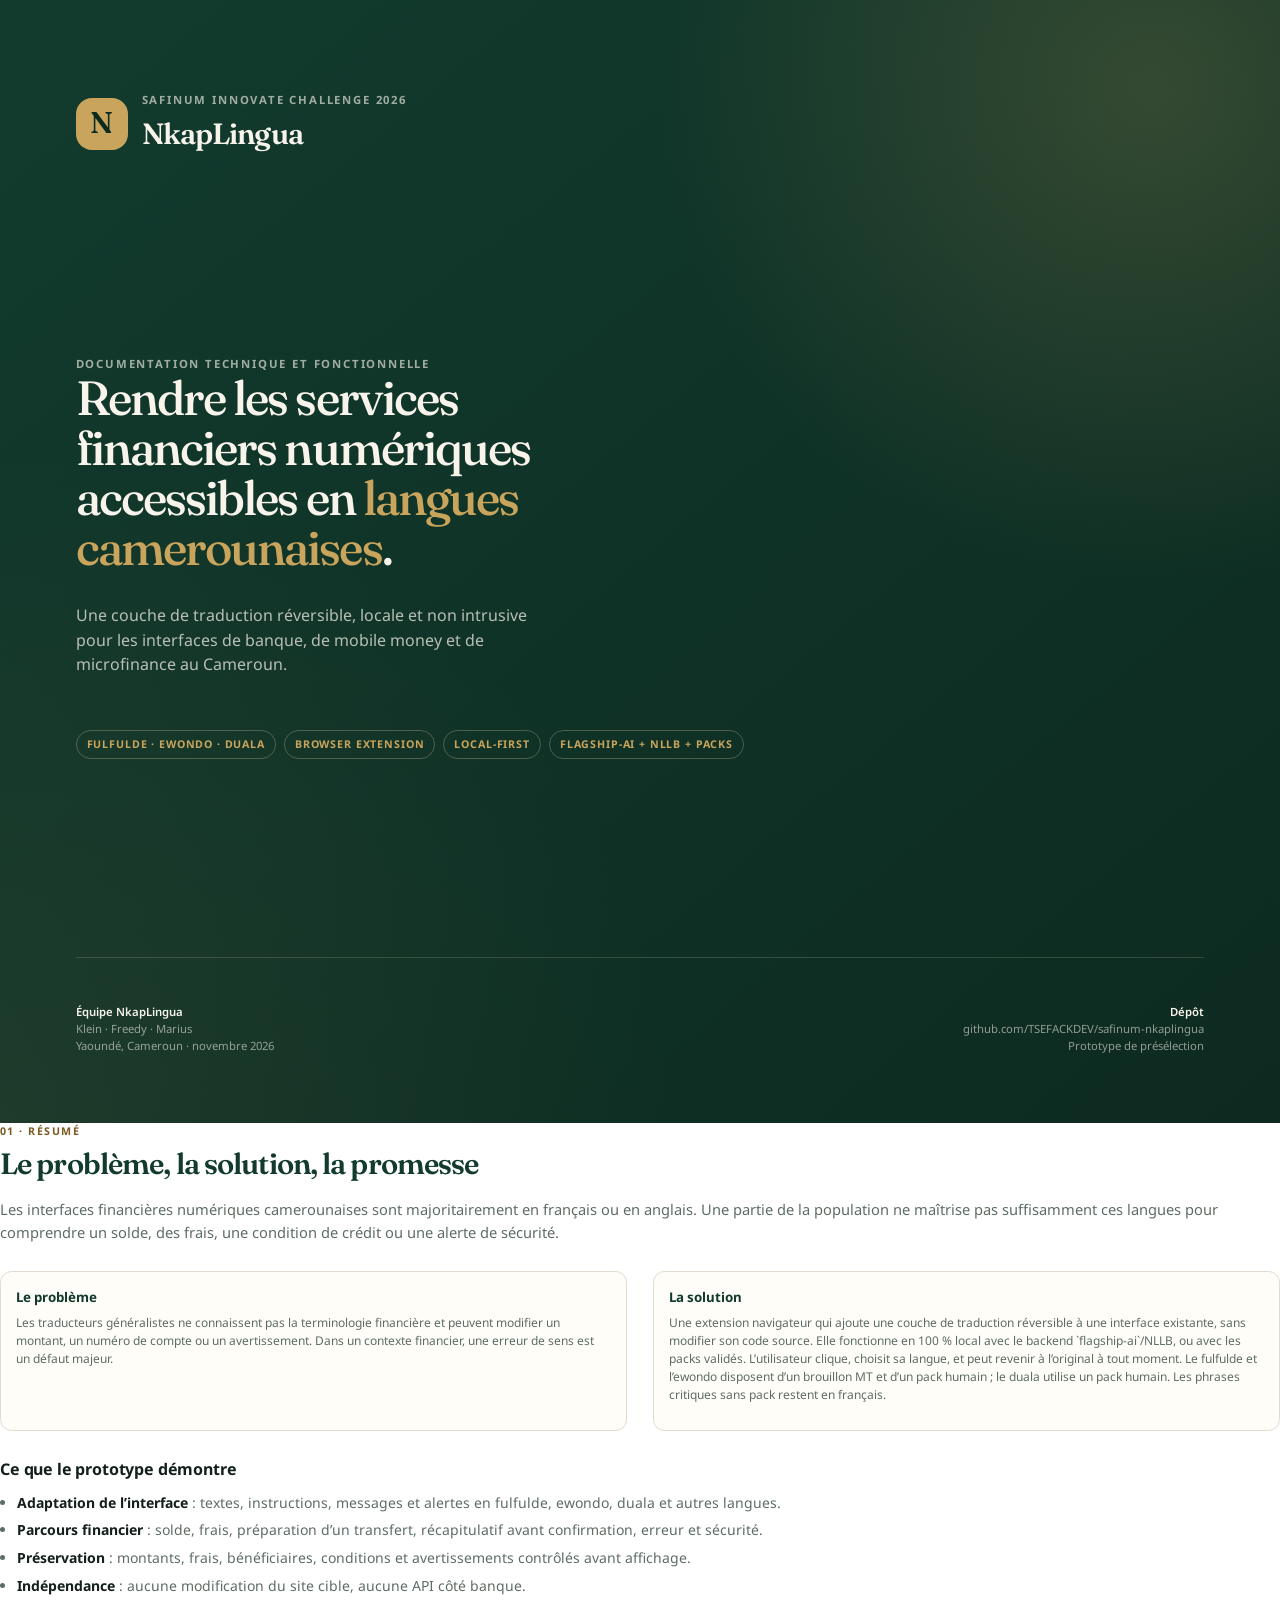
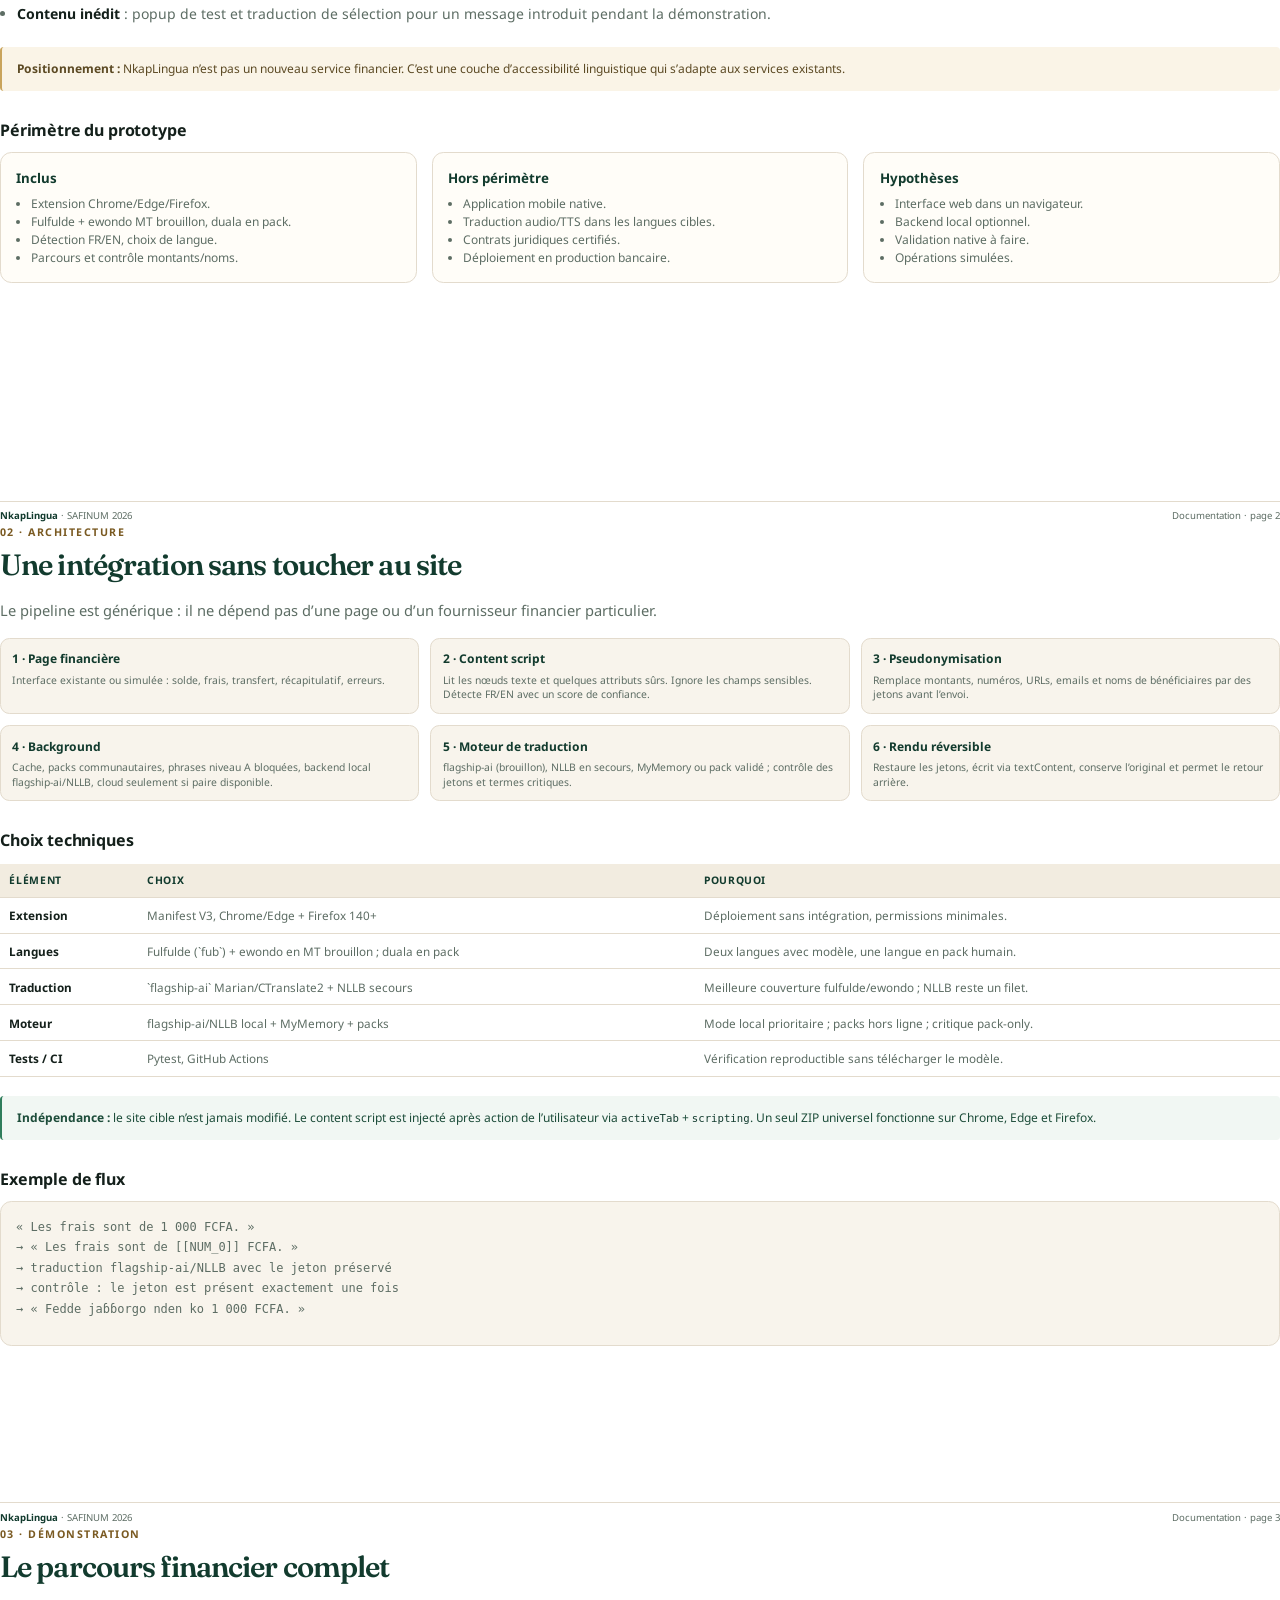
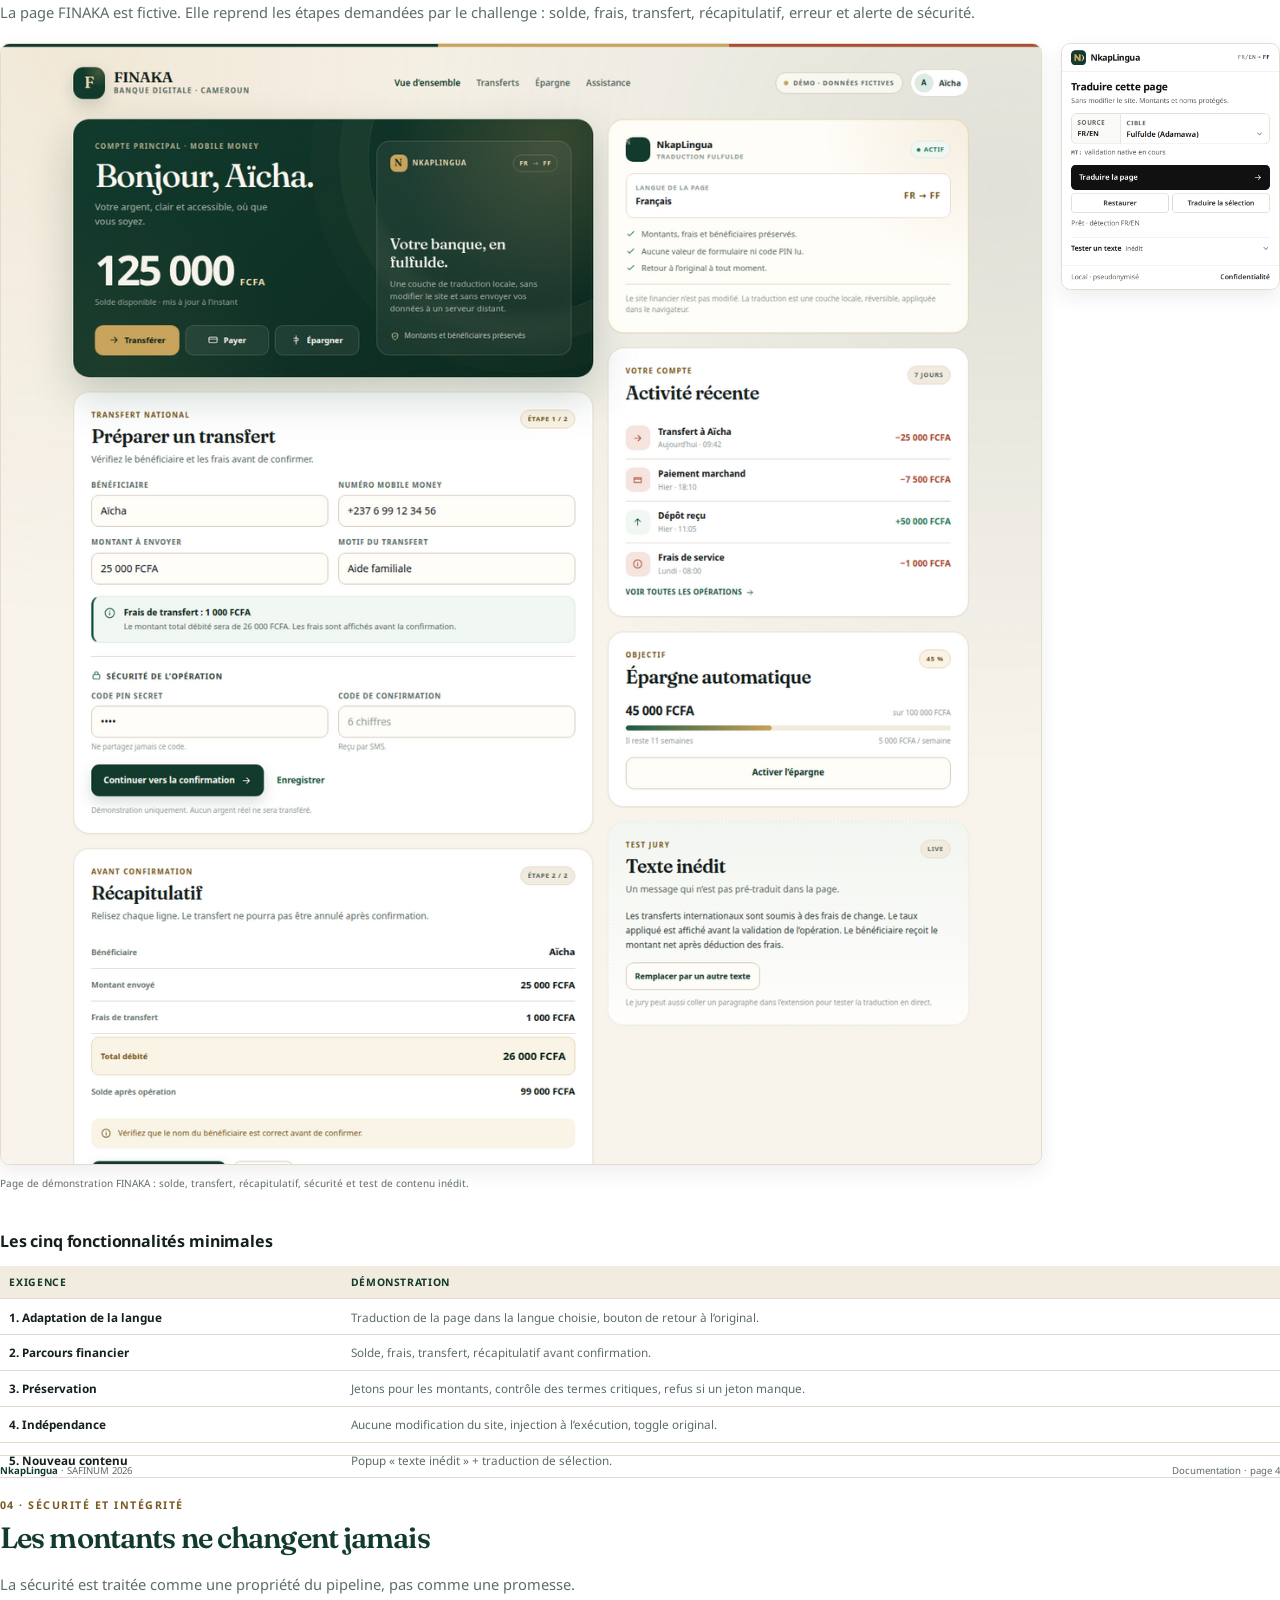
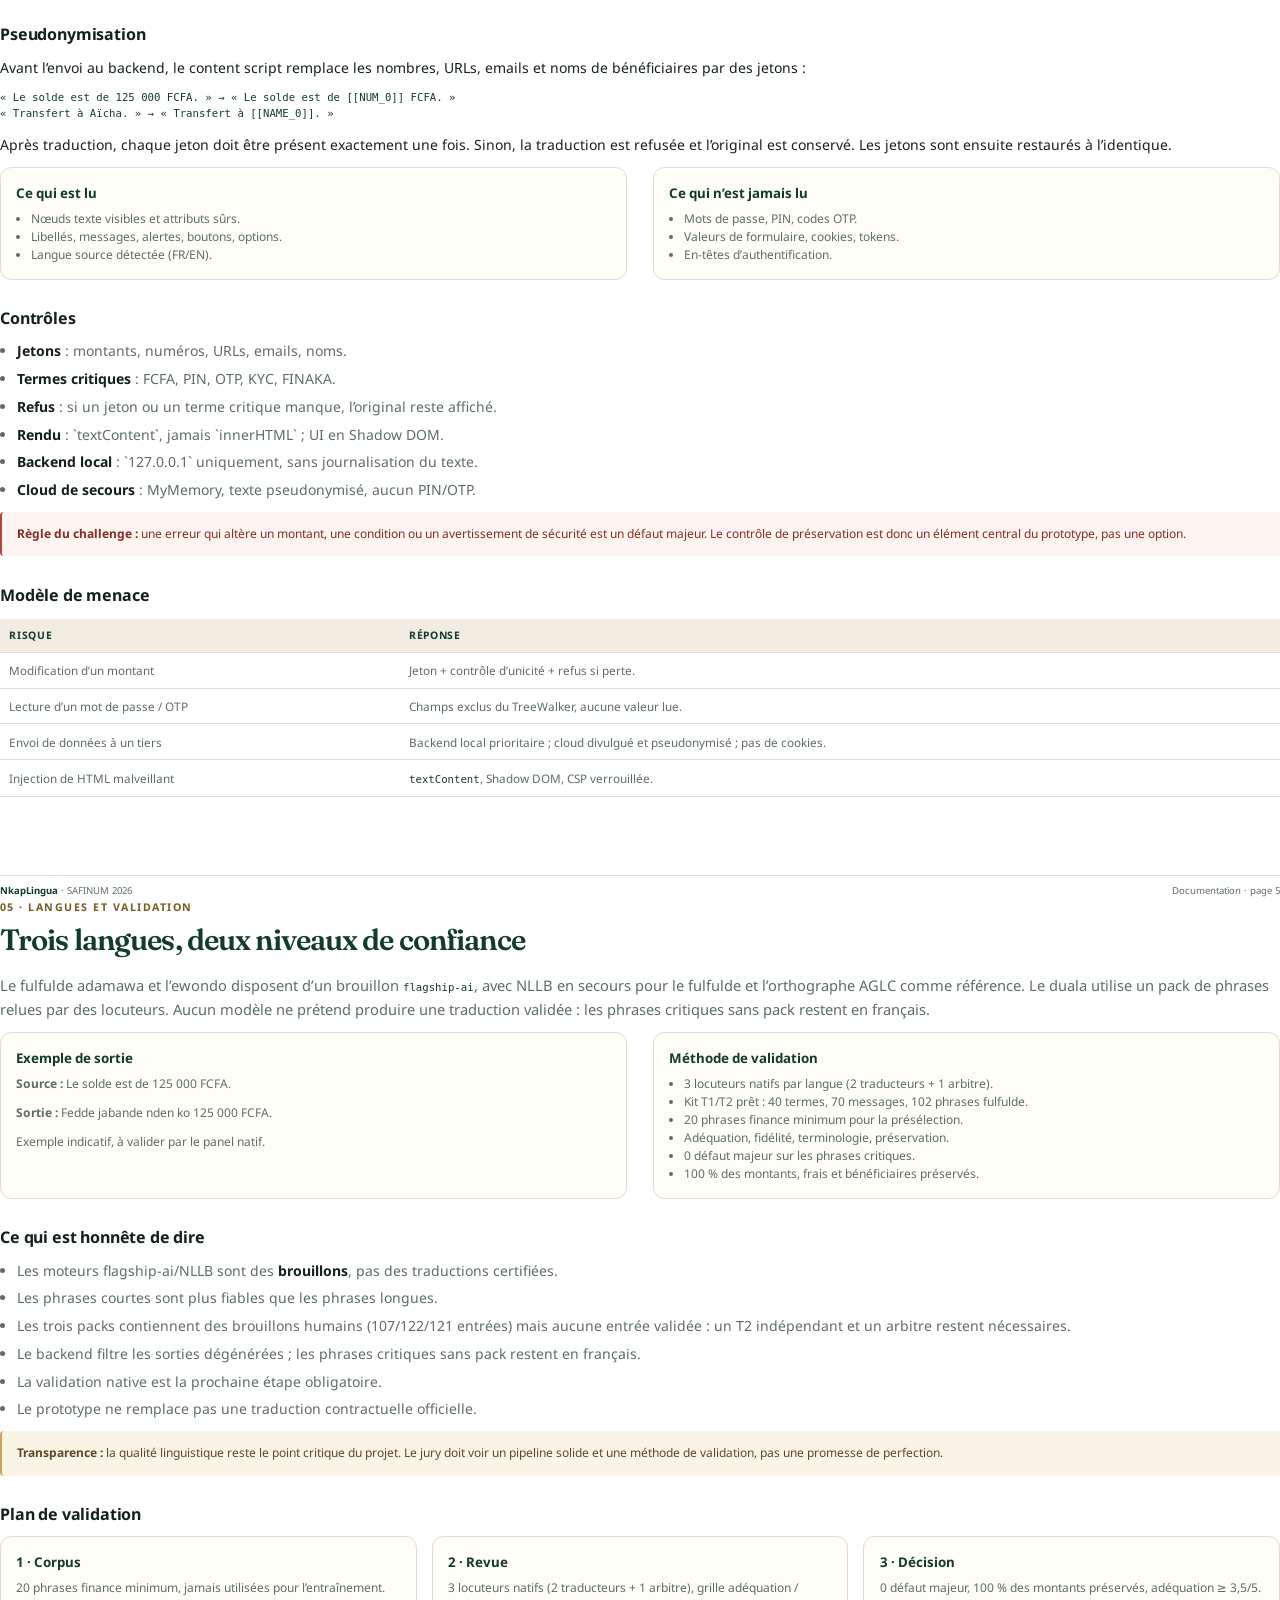
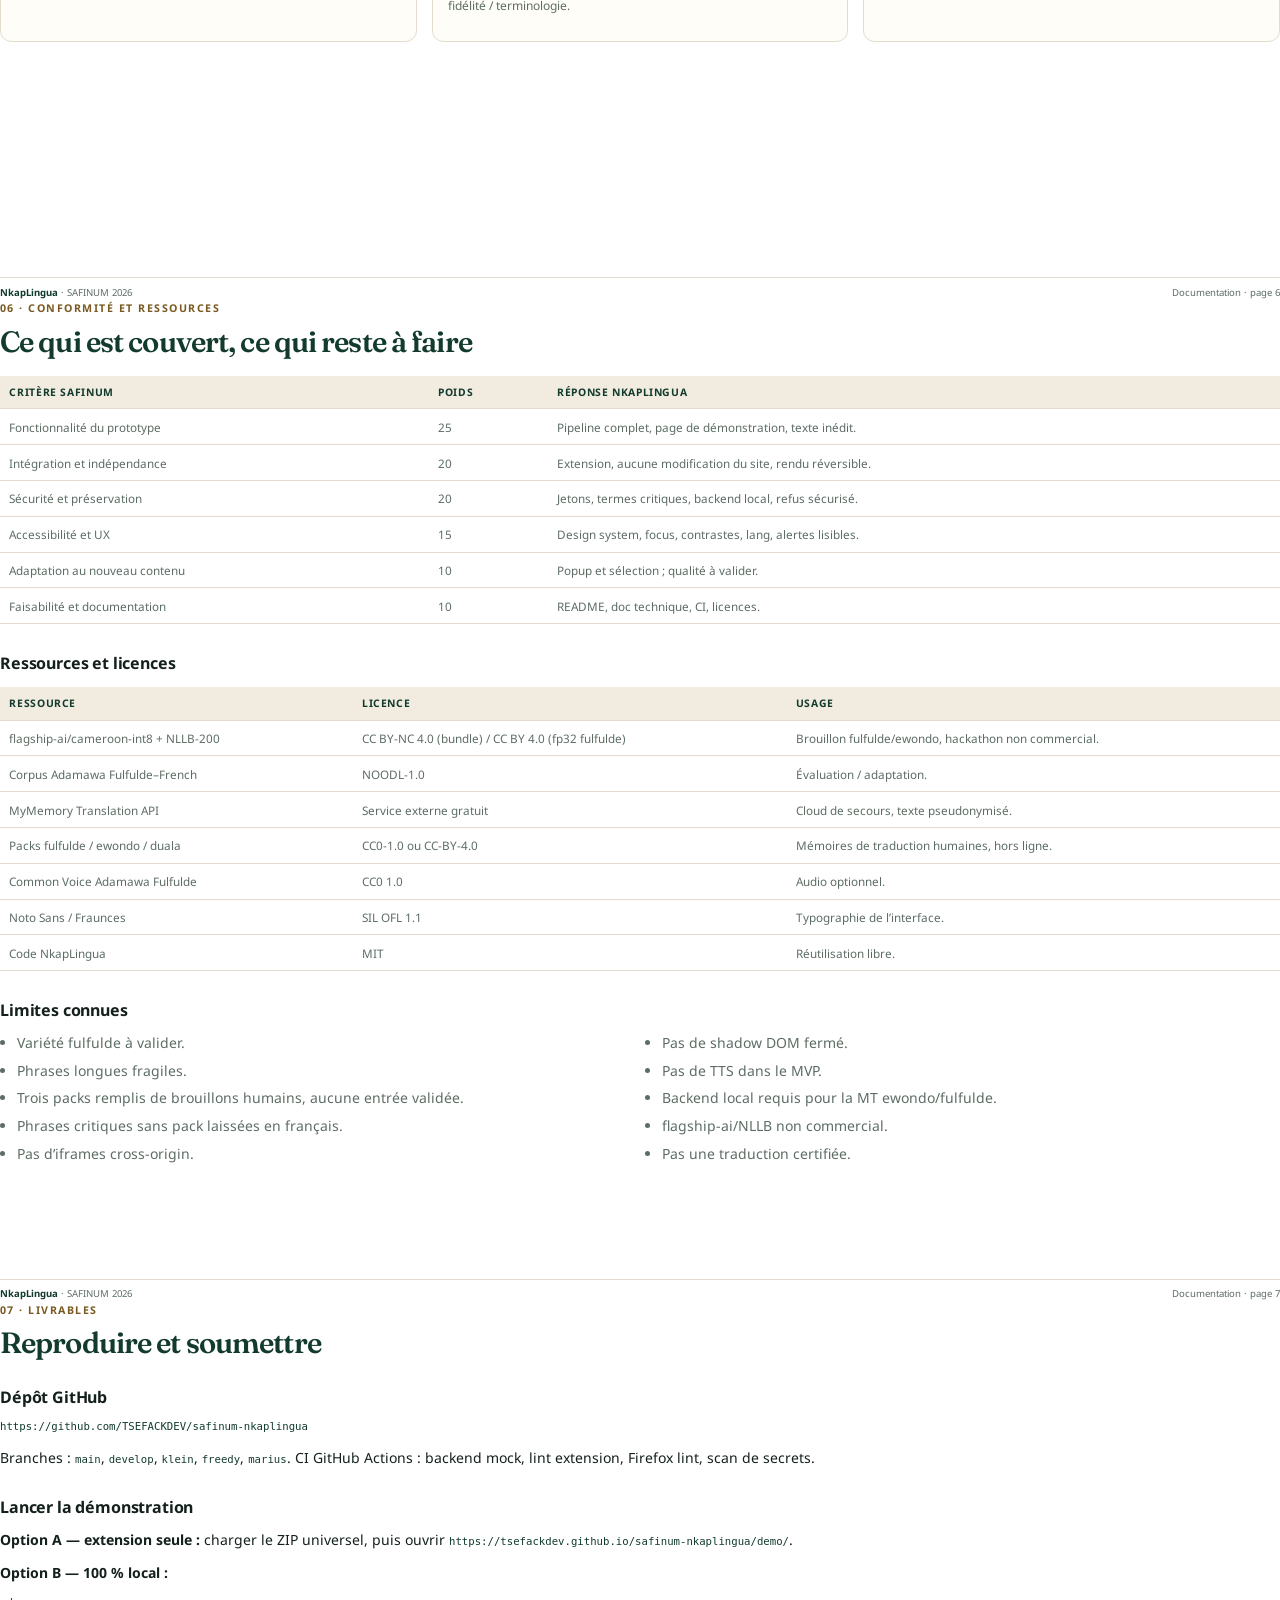
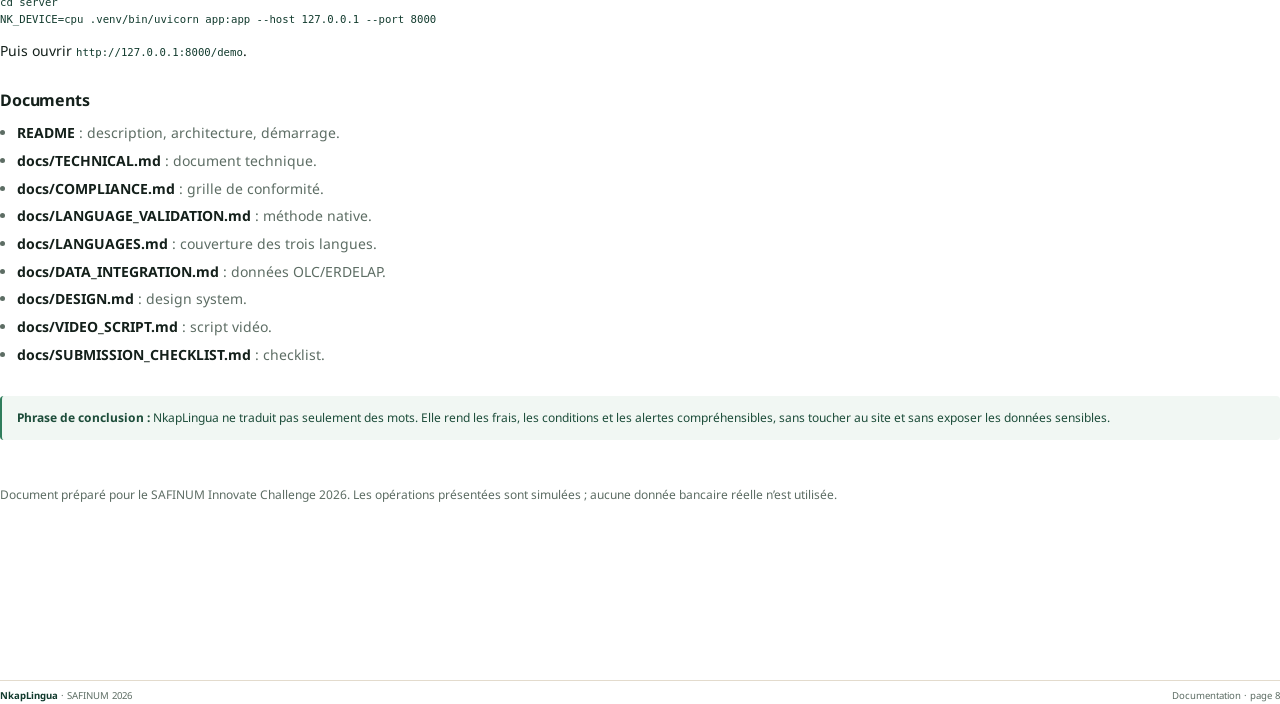
==== docs/SUBMISSION_DOCUMENT.html @ d0e52dbc "feat(K2): audit des relectures natives et packs humains non validés" ====
<!doctype html>
<html lang="fr">
  <head>
    <meta charset="utf-8" />
    <title>NkapLingua — Documentation SAFINUM 2026</title>
    <style>
      @font-face {
        font-family: "Noto Sans";
        src: url("../demo/fonts/noto-sans-latin.woff2") format("woff2");
        font-weight: 400 700;
        font-style: normal;
      }
      @font-face {
        font-family: "Noto Sans";
        src: url("../demo/fonts/noto-sans-latin-ext.woff2") format("woff2");
        font-weight: 400 700;
        font-style: normal;
        unicode-range: U+0100-02BA, U+02BD-02C5, U+02C7-02CC, U+02CE-02D7,
          U+02DD-02FF, U+0304, U+0308, U+0329, U+1D00-1DBF, U+1E00-1E9F,
          U+1EF2-1EFF, U+2020, U+20A0-20AB, U+20AD-20C4, U+2113, U+2C60-2C7F,
          U+A720-A7FF;
      }
      @font-face {
        font-family: "Fraunces";
        src: url("../demo/fonts/fraunces-latin.woff2") format("woff2");
        font-weight: 500 600;
        font-style: normal;
      }

      :root {
        --forest: #123b2e;
        --forest-deep: #0d2a20;
        --gold: #c9a45c;
        --gold-dark: #7a5a22;
        --ink: #14201b;
        --muted: #5d6d64;
        --line: #e3dbcd;
        --canvas: #f8f4ec;
        --sand: #f2ece0;
        --danger: #b4453a;
        --success: #2f7d5b;
      }

      * {
        box-sizing: border-box;
      }

      html {
        -webkit-print-color-adjust: exact;
        print-color-adjust: exact;
      }

      body {
        margin: 0;
        background: #fff;
        color: var(--ink);
        font: 10.5pt/1.55 "Noto Sans", "DejaVu Sans", sans-serif;
      }

      @page {
        size: A4;
        margin: 15mm 14mm 16mm;
      }

      @page :first {
        margin: 0;
      }

      .page {
        position: relative;
        min-height: 265mm;
        break-after: page;
      }

      .page:last-child {
        break-after: auto;
      }

      .cover {
        display: flex;
        flex-direction: column;
        justify-content: space-between;
        min-height: 297mm;
        margin: 0;
        padding: 24mm 20mm 18mm;
        background:
          radial-gradient(circle at 90% 8%, rgba(201, 164, 92, 0.2), transparent 32%),
          radial-gradient(circle at 0% 100%, rgba(201, 164, 92, 0.08), transparent 40%),
          linear-gradient(140deg, var(--forest) 0%, var(--forest-deep) 100%);
        color: #f8f4ec;
      }

      .cover-top {
        display: flex;
        align-items: center;
        gap: 14px;
      }

      .mark {
        display: grid;
        place-items: center;
        width: 52px;
        height: 52px;
        border-radius: 16px;
        background: var(--gold);
        color: var(--forest-deep);
        font-family: "Fraunces", Georgia, serif;
        font-size: 30px;
        font-weight: 600;
      }

      .cover-kicker {
        margin: 0;
        color: rgba(248, 244, 236, 0.62);
        font-size: 8.5pt;
        font-weight: 700;
        letter-spacing: 0.16em;
        text-transform: uppercase;
      }

      .cover-brand {
        margin: 3px 0 0;
        font-family: "Fraunces", Georgia, serif;
        font-size: 22pt;
        font-weight: 600;
        letter-spacing: -0.03em;
      }

      .cover h1 {
        max-width: 150mm;
        margin: 0;
        font-family: "Fraunces", Georgia, serif;
        font-size: 36pt;
        font-weight: 500;
        letter-spacing: -0.04em;
        line-height: 1.04;
      }

      .cover h1 span {
        color: var(--gold);
      }

      .cover-lede {
        max-width: 125mm;
        margin: 8mm 0 0;
        color: rgba(248, 244, 236, 0.72);
        font-size: 12pt;
        line-height: 1.55;
      }

      .cover-meta {
        display: flex;
        flex-wrap: wrap;
        gap: 8px;
        margin-top: 14mm;
      }

      .cover-pill {
        border: 1px solid rgba(232, 213, 173, 0.28);
        border-radius: 999px;
        padding: 5px 10px;
        color: var(--gold);
        font-size: 8pt;
        font-weight: 700;
        letter-spacing: 0.08em;
        text-transform: uppercase;
      }

      .cover-bottom {
        display: flex;
        align-items: flex-end;
        justify-content: space-between;
        gap: 20px;
        padding-top: 12mm;
        border-top: 1px solid rgba(232, 213, 173, 0.18);
      }

      .cover-bottom p {
        margin: 0;
        color: rgba(248, 244, 236, 0.56);
        font-size: 8.5pt;
        line-height: 1.5;
      }

      .cover-bottom strong {
        color: #f8f4ec;
        font-weight: 600;
      }

      h2 {
        margin: 0 0 5mm;
        color: var(--forest);
        font-family: "Fraunces", Georgia, serif;
        font-size: 22pt;
        font-weight: 600;
        letter-spacing: -0.03em;
        line-height: 1.1;
      }

      h3 {
        margin: 7mm 0 2.5mm;
        color: var(--ink);
        font-size: 12pt;
        font-weight: 700;
        letter-spacing: -0.01em;
      }

      h3:first-child {
        margin-top: 0;
      }

      p {
        margin: 0 0 3mm;
      }

      .lede {
        color: var(--muted);
        font-size: 11pt;
        line-height: 1.6;
      }

      .eyebrow {
        margin: 0 0 2mm;
        color: var(--gold-dark);
        font-size: 8pt;
        font-weight: 800;
        letter-spacing: 0.14em;
        text-transform: uppercase;
      }

      .rule {
        height: 1px;
        margin: 5mm 0;
        background: var(--line);
      }

      .grid-2 {
        display: grid;
        grid-template-columns: 1fr 1fr;
        gap: 7mm;
      }

      .grid-3 {
        display: grid;
        grid-template-columns: repeat(3, 1fr);
        gap: 4mm;
      }

      .card {
        border: 1px solid var(--line);
        border-radius: 3mm;
        padding: 4mm;
        background: #fffdf8;
      }

      .card-soft {
        background: var(--canvas);
      }

      .card h4 {
        margin: 0 0 1.5mm;
        color: var(--forest);
        font-size: 10pt;
        font-weight: 700;
      }

      .card p,
      .card li {
        color: var(--muted);
        font-size: 9pt;
        line-height: 1.5;
      }

      .card ul {
        margin: 0;
        padding-left: 4mm;
      }

      .stat {
        border-left: 2px solid var(--gold);
        padding-left: 3mm;
      }

      .stat strong {
        display: block;
        color: var(--forest);
        font-size: 18pt;
        letter-spacing: -0.03em;
        line-height: 1.1;
      }

      .stat span {
        color: var(--muted);
        font-size: 8.5pt;
      }

      ul.clean {
        margin: 0 0 3mm;
        padding-left: 4.5mm;
      }

      ul.clean li {
        margin-bottom: 1.6mm;
        color: var(--muted);
      }

      ul.clean li strong {
        color: var(--ink);
      }

      table {
        width: 100%;
        border-collapse: collapse;
        margin: 3mm 0 5mm;
        font-size: 8.8pt;
      }

      th,
      td {
        padding: 2.2mm 2.5mm;
        border-bottom: 1px solid var(--line);
        text-align: left;
        vertical-align: top;
      }

      th {
        color: var(--forest);
        font-size: 7.8pt;
        font-weight: 800;
        letter-spacing: 0.06em;
        text-transform: uppercase;
        background: var(--sand);
      }

      td {
        color: var(--muted);
      }

      td strong {
        color: var(--ink);
      }

      .tag {
        display: inline-block;
        border: 1px solid var(--line);
        border-radius: 999px;
        padding: 1mm 2.5mm;
        background: var(--canvas);
        color: var(--muted);
        font-size: 7.5pt;
        font-weight: 700;
        letter-spacing: 0.05em;
        text-transform: uppercase;
      }

      .callout {
        border-left: 2.5px solid var(--gold);
        border-radius: 1mm;
        padding: 3.5mm 4mm;
        background: #faf4e7;
        color: #5c4a24;
        font-size: 9pt;
        line-height: 1.5;
      }

      .callout-danger {
        border-left-color: var(--danger);
        background: #fdf3f1;
        color: #7f2e24;
      }

      .callout-success {
        border-left-color: var(--success);
        background: #f1f7f3;
        color: #1d4d3a;
      }

      .screenshot {
        width: 100%;
        border: 1px solid var(--line);
        border-radius: 2.5mm;
        box-shadow: 0 2mm 5mm rgba(20, 32, 27, 0.08);
      }

      .screenshot-small {
        width: 58mm;
        border: 1px solid var(--line);
        border-radius: 2.5mm;
        box-shadow: 0 2mm 5mm rgba(20, 32, 27, 0.08);
      }

      .figure-row {
        display: flex;
        align-items: flex-start;
        gap: 5mm;
      }

      .figure-caption {
        margin-top: 1.5mm;
        color: var(--muted);
        font-size: 7.5pt;
      }

      .diagram {
        display: grid;
        grid-template-columns: 1fr 1fr 1fr;
        gap: 3mm;
        margin: 4mm 0;
      }

      .diagram-box {
        border: 1px solid var(--line);
        border-radius: 2.5mm;
        padding: 3mm;
        background: var(--canvas);
      }

      .diagram-box strong {
        display: block;
        color: var(--forest);
        font-size: 9pt;
      }

      .diagram-box span {
        display: block;
        margin-top: 1mm;
        color: var(--muted);
        font-size: 7.8pt;
        line-height: 1.4;
      }

      .page-footer {
        position: absolute;
        right: 0;
        bottom: 0;
        left: 0;
        display: flex;
        justify-content: space-between;
        gap: 10mm;
        border-top: 1px solid var(--line);
        padding-top: 2mm;
        color: var(--muted);
        font-size: 7.2pt;
      }

      .page-footer strong {
        color: var(--forest);
      }

      .mono {
        font-family: "DejaVu Sans Mono", monospace;
        font-size: 8pt;
        color: var(--forest);
      }

      .no-break {
        break-inside: avoid;
      }

      .two-col-list {
        columns: 2;
        column-gap: 7mm;
      }

      .two-col-list li {
        break-inside: avoid;
      }

      @media print {
        a {
          color: inherit;
          text-decoration: none;
        }
      }
    </style>
  </head>
  <body>
    <!-- Cover -->
    <section class="page cover">
      <div>
        <div class="cover-top">
          <span class="mark">N</span>
          <div>
            <p class="cover-kicker">SAFINUM Innovate Challenge 2026</p>
            <p class="cover-brand">NkapLingua</p>
          </div>
        </div>
      </div>

      <div>
        <p class="cover-kicker">Documentation technique et fonctionnelle</p>
        <h1>
          Rendre les services financiers numériques accessibles en
          <span>langues camerounaises</span>.
        </h1>
        <p class="cover-lede">
          Une couche de traduction réversible, locale et non intrusive pour les
          interfaces de banque, de mobile money et de microfinance au Cameroun.
        </p>
        <div class="cover-meta">
          <span class="cover-pill">Fulfulde · ewondo · duala</span>
          <span class="cover-pill">Browser extension</span>
          <span class="cover-pill">Local-first</span>
          <span class="cover-pill">flagship-ai + NLLB + packs</span>
        </div>
      </div>

      <div class="cover-bottom">
        <p>
          <strong>Équipe NkapLingua</strong><br />
          Klein · Freedy · Marius<br />
          Yaoundé, Cameroun · novembre 2026
        </p>
        <p style="text-align: right">
          <strong>Dépôt</strong><br />
          github.com/TSEFACKDEV/safinum-nkaplingua<br />
          Prototype de présélection
        </p>
      </div>
    </section>

    <!-- 1. Résumé -->
    <section class="page">
      <p class="eyebrow">01 · Résumé</p>
      <h2>Le problème, la solution, la promesse</h2>
      <p class="lede">
        Les interfaces financières numériques camerounaises sont majoritairement
        en français ou en anglais. Une partie de la population ne maîtrise pas
        suffisamment ces langues pour comprendre un solde, des frais, une
        condition de crédit ou une alerte de sécurité.
      </p>

      <div class="grid-2" style="margin-top: 7mm">
        <div class="card">
          <h4>Le problème</h4>
          <p>
            Les traducteurs généralistes ne connaissent pas la terminologie
            financière et peuvent modifier un montant, un numéro de compte ou un
            avertissement. Dans un contexte financier, une erreur de sens est un
            défaut majeur.
          </p>
        </div>
        <div class="card">
          <h4>La solution</h4>
          <p>
            Une extension navigateur qui ajoute une couche de traduction
            réversible à une interface existante, sans modifier son code source.
            Elle fonctionne en 100 % local avec le backend `flagship-ai`/NLLB,
            ou avec les packs validés. L’utilisateur clique, choisit sa langue,
            et peut revenir à l’original à tout moment. Le fulfulde et l’ewondo
            disposent d’un brouillon MT et d’un pack humain ; le duala utilise un pack humain.
            Les phrases critiques sans pack restent en français.
          </p>
        </div>
      </div>

      <h3>Ce que le prototype démontre</h3>
      <ul class="clean">
        <li>
          <strong>Adaptation de l’interface</strong> : textes, instructions,
          messages et alertes en fulfulde, ewondo, duala et autres langues.
        </li>
        <li>
          <strong>Parcours financier</strong> : solde, frais, préparation d’un
          transfert, récapitulatif avant confirmation, erreur et sécurité.
        </li>
        <li>
          <strong>Préservation</strong> : montants, frais, bénéficiaires,
          conditions et avertissements contrôlés avant affichage.
        </li>
        <li>
          <strong>Indépendance</strong> : aucune modification du site cible,
          aucune API côté banque.
        </li>
        <li>
          <strong>Contenu inédit</strong> : popup de test et traduction de
          sélection pour un message introduit pendant la démonstration.
        </li>
      </ul>

      <div class="callout" style="margin-top: 6mm">
        <strong>Positionnement :</strong> NkapLingua n’est pas un nouveau service
        financier. C’est une couche d’accessibilité linguistique qui s’adapte aux
        services existants.
      </div>

      <h3>Périmètre du prototype</h3>
      <div class="grid-3">
        <div class="card">
          <h4>Inclus</h4>
          <ul>
            <li>Extension Chrome/Edge/Firefox.</li>
            <li>Fulfulde + ewondo MT brouillon, duala en pack.</li>
            <li>Détection FR/EN, choix de langue.</li>
            <li>Parcours et contrôle montants/noms.</li>
          </ul>
        </div>
        <div class="card">
          <h4>Hors périmètre</h4>
          <ul>
            <li>Application mobile native.</li>
            <li>Traduction audio/TTS dans les langues cibles.</li>
            <li>Contrats juridiques certifiés.</li>
            <li>Déploiement en production bancaire.</li>
          </ul>
        </div>
        <div class="card">
          <h4>Hypothèses</h4>
          <ul>
            <li>Interface web dans un navigateur.</li>
            <li>Backend local optionnel.</li>
            <li>Validation native à faire.</li>
            <li>Opérations simulées.</li>
          </ul>
        </div>
      </div>

      <div class="page-footer">
        <span><strong>NkapLingua</strong> · SAFINUM 2026</span>
        <span>Documentation · page 2</span>
      </div>
    </section>

    <!-- 2. Architecture -->
    <section class="page">
      <p class="eyebrow">02 · Architecture</p>
      <h2>Une intégration sans toucher au site</h2>
      <p class="lede">
        Le pipeline est générique : il ne dépend pas d’une page ou d’un
        fournisseur financier particulier.
      </p>

      <div class="diagram">
        <div class="diagram-box">
          <strong>1 · Page financière</strong>
          <span>
            Interface existante ou simulée : solde, frais, transfert,
            récapitulatif, erreurs.
          </span>
        </div>
        <div class="diagram-box">
          <strong>2 · Content script</strong>
          <span>
            Lit les nœuds texte et quelques attributs sûrs. Ignore les champs
            sensibles. Détecte FR/EN avec un score de confiance.
          </span>
        </div>
        <div class="diagram-box">
          <strong>3 · Pseudonymisation</strong>
          <span>
            Remplace montants, numéros, URLs, emails et noms de bénéficiaires
            par des jetons avant l’envoi.
          </span>
        </div>
        <div class="diagram-box">
          <strong>4 · Background</strong>
          <span>
            Cache, packs communautaires, phrases niveau A bloquées, backend
            local flagship-ai/NLLB, cloud seulement si paire disponible.
          </span>
        </div>
        <div class="diagram-box">
          <strong>5 · Moteur de traduction</strong>
          <span>
            flagship-ai (brouillon), NLLB en secours, MyMemory ou pack validé ;
            contrôle des jetons et termes critiques.
          </span>
        </div>
        <div class="diagram-box">
          <strong>6 · Rendu réversible</strong>
          <span>
            Restaure les jetons, écrit via textContent, conserve l’original et
            permet le retour arrière.
          </span>
        </div>
      </div>

      <h3>Choix techniques</h3>
      <table>
        <tr>
          <th>Élément</th>
          <th>Choix</th>
          <th>Pourquoi</th>
        </tr>
        <tr>
          <td><strong>Extension</strong></td>
          <td>Manifest V3, Chrome/Edge + Firefox 140+</td>
          <td>Déploiement sans intégration, permissions minimales.</td>
        </tr>
        <tr>
          <td><strong>Langues</strong></td>
          <td>Fulfulde (`fub`) + ewondo en MT brouillon ; duala en pack</td>
          <td>Deux langues avec modèle, une langue en pack humain.</td>
        </tr>
        <tr>
          <td><strong>Traduction</strong></td>
          <td>`flagship-ai` Marian/CTranslate2 + NLLB secours</td>
          <td>Meilleure couverture fulfulde/ewondo ; NLLB reste un filet.</td>
        </tr>
        <tr>
          <td><strong>Moteur</strong></td>
          <td>flagship-ai/NLLB local + MyMemory + packs</td>
          <td>Mode local prioritaire ; packs hors ligne ; critique pack-only.</td>
        </tr>
        <tr>
          <td><strong>Tests / CI</strong></td>
          <td>Pytest, GitHub Actions</td>
          <td>Vérification reproductible sans télécharger le modèle.</td>
        </tr>
      </table>

      <div class="callout callout-success">
        <strong>Indépendance :</strong> le site cible n’est jamais modifié. Le
        content script est injecté après action de l’utilisateur via
        <span class="mono">activeTab</span> + <span class="mono">scripting</span>.
        Un seul ZIP universel fonctionne sur Chrome, Edge et Firefox.
      </div>

      <h3>Exemple de flux</h3>
      <div class="card card-soft">
        <p class="mono" style="line-height: 1.7">
          « Les frais sont de 1 000 FCFA. »<br />
          → « Les frais sont de [[NUM_0]] FCFA. »<br />
          → traduction flagship-ai/NLLB avec le jeton préservé<br />
          → contrôle : le jeton est présent exactement une fois<br />
          → « Fedde jaɓɓorgo nden ko 1 000 FCFA. »
        </p>
      </div>


      <div class="page-footer">
        <span><strong>NkapLingua</strong> · SAFINUM 2026</span>
        <span>Documentation · page 3</span>
      </div>
    </section>

    <!-- 3. Démonstration -->
    <section class="page">
      <p class="eyebrow">03 · Démonstration</p>
      <h2>Le parcours financier complet</h2>
      <p class="lede">
        La page FINAKA est fictive. Elle reprend les étapes demandées par le
        challenge : solde, frais, transfert, récapitulatif, erreur et alerte de
        sécurité.
      </p>

      <div class="figure-row" style="margin-top: 5mm">
        <div style="flex: 1">
          <img class="screenshot" src="assets/demo-overview.png" alt="Aperçu de la page FINAKA" />
          <p class="figure-caption">
            Page de démonstration FINAKA : solde, transfert, récapitulatif,
            sécurité et test de contenu inédit.
          </p>
        </div>
        <img class="screenshot-small" src="assets/popup.png" alt="Popup NkapLingua" />
      </div>

      <h3>Les cinq fonctionnalités minimales</h3>
      <table>
        <tr>
          <th>Exigence</th>
          <th>Démonstration</th>
        </tr>
        <tr>
          <td><strong>1. Adaptation de la langue</strong></td>
          <td>Traduction de la page dans la langue choisie, bouton de retour à l’original.</td>
        </tr>
        <tr>
          <td><strong>2. Parcours financier</strong></td>
          <td>Solde, frais, transfert, récapitulatif avant confirmation.</td>
        </tr>
        <tr>
          <td><strong>3. Préservation</strong></td>
          <td>Jetons pour les montants, contrôle des termes critiques, refus si un jeton manque.</td>
        </tr>
        <tr>
          <td><strong>4. Indépendance</strong></td>
          <td>Aucune modification du site, injection à l’exécution, toggle original.</td>
        </tr>
        <tr>
          <td><strong>5. Nouveau contenu</strong></td>
          <td>Popup « texte inédit » + traduction de sélection.</td>
        </tr>
      </table>


      <div class="page-footer">
        <span><strong>NkapLingua</strong> · SAFINUM 2026</span>
        <span>Documentation · page 4</span>
      </div>
    </section>

    <!-- 4. Sécurité -->
    <section class="page">
      <p class="eyebrow">04 · Sécurité et intégrité</p>
      <h2>Les montants ne changent jamais</h2>
      <p class="lede">
        La sécurité est traitée comme une propriété du pipeline, pas comme une
        promesse.
      </p>

      <h3>Pseudonymisation</h3>
      <p>
        Avant l’envoi au backend, le content script remplace les nombres, URLs,
        emails et noms de bénéficiaires par des jetons :
      </p>
      <p class="mono">
        « Le solde est de 125 000 FCFA. » → « Le solde est de [[NUM_0]] FCFA. »<br />
        « Transfert à Aïcha. » → « Transfert à [[NAME_0]]. »
      </p>
      <p>
        Après traduction, chaque jeton doit être présent exactement une fois.
        Sinon, la traduction est refusée et l’original est conservé. Les jetons
        sont ensuite restaurés à l’identique.
      </p>

      <div class="grid-2">
        <div class="card">
          <h4>Ce qui est lu</h4>
          <ul>
            <li>Nœuds texte visibles et attributs sûrs.</li>
            <li>Libellés, messages, alertes, boutons, options.</li>
            <li>Langue source détectée (FR/EN).</li>
          </ul>
        </div>
        <div class="card">
          <h4>Ce qui n’est jamais lu</h4>
          <ul>
            <li>Mots de passe, PIN, codes OTP.</li>
            <li>Valeurs de formulaire, cookies, tokens.</li>
            <li>En-têtes d’authentification.</li>
          </ul>
        </div>
      </div>

      <h3>Contrôles</h3>
      <ul class="clean">
        <li><strong>Jetons</strong> : montants, numéros, URLs, emails, noms.</li>
        <li><strong>Termes critiques</strong> : FCFA, PIN, OTP, KYC, FINAKA.</li>
        <li><strong>Refus</strong> : si un jeton ou un terme critique manque, l’original reste affiché.</li>
        <li><strong>Rendu</strong> : `textContent`, jamais `innerHTML` ; UI en Shadow DOM.</li>
        <li><strong>Backend local</strong> : `127.0.0.1` uniquement, sans journalisation du texte.</li>
        <li><strong>Cloud de secours</strong> : MyMemory, texte pseudonymisé, aucun PIN/OTP.</li>
      </ul>

      <div class="callout callout-danger">
        <strong>Règle du challenge :</strong> une erreur qui altère un montant,
        une condition ou un avertissement de sécurité est un défaut majeur. Le
        contrôle de préservation est donc un élément central du prototype, pas
        une option.
      </div>

      <h3>Modèle de menace</h3>
      <table>
        <tr>
          <th>Risque</th>
          <th>Réponse</th>
        </tr>
        <tr>
          <td>Modification d’un montant</td>
          <td>Jeton + contrôle d’unicité + refus si perte.</td>
        </tr>
        <tr>
          <td>Lecture d’un mot de passe / OTP</td>
          <td>Champs exclus du TreeWalker, aucune valeur lue.</td>
        </tr>
        <tr>
          <td>Envoi de données à un tiers</td>
          <td>Backend local prioritaire ; cloud divulgué et pseudonymisé ; pas de cookies.</td>
        </tr>
        <tr>
          <td>Injection de HTML malveillant</td>
          <td><span class="mono">textContent</span>, Shadow DOM, CSP verrouillée.</td>
        </tr>
      </table>

      <div class="page-footer">
        <span><strong>NkapLingua</strong> · SAFINUM 2026</span>
        <span>Documentation · page 5</span>
      </div>
    </section>

    <!-- 5. Langue -->
    <section class="page">
      <p class="eyebrow">05 · Langues et validation</p>
      <h2>Trois langues, deux niveaux de confiance</h2>
      <p class="lede">
        Le fulfulde adamawa et l’ewondo disposent d’un brouillon
        <span class="mono">flagship-ai</span>, avec NLLB en secours pour le
        fulfulde et l’orthographe AGLC comme référence. Le duala utilise un pack
        de phrases relues par des locuteurs. Aucun modèle ne prétend produire une
        traduction validée : les phrases critiques sans pack
        restent en français.
      </p>

      <div class="grid-2">
        <div class="card">
          <h4>Exemple de sortie</h4>
          <p><strong>Source :</strong> Le solde est de 125 000 FCFA.</p>
          <p><strong>Sortie :</strong> Fedde jaɓande nden ko 125 000 FCFA.</p>
          <p class="figure-caption">
            Exemple indicatif, à valider par le panel natif.
          </p>
        </div>
        <div class="card">
          <h4>Méthode de validation</h4>
          <ul>
            <li>3 locuteurs natifs par langue (2 traducteurs + 1 arbitre).</li>
            <li>Kit T1/T2 prêt : 40 termes, 70 messages, 102 phrases fulfulde.</li>
            <li>20 phrases finance minimum pour la présélection.</li>
            <li>Adéquation, fidélité, terminologie, préservation.</li>
            <li>0 défaut majeur sur les phrases critiques.</li>
            <li>100 % des montants, frais et bénéficiaires préservés.</li>
          </ul>
        </div>
      </div>

      <h3>Ce qui est honnête de dire</h3>
      <ul class="clean">
        <li>Les moteurs flagship-ai/NLLB sont des <strong>brouillons</strong>, pas des traductions certifiées.</li>
        <li>Les phrases courtes sont plus fiables que les phrases longues.</li>
        <li>Les trois packs contiennent des brouillons humains (107/122/121 entrées) mais aucune entrée validée : un T2 indépendant et un arbitre restent nécessaires.</li>
        <li>Le backend filtre les sorties dégénérées ; les phrases critiques sans pack restent en français.</li>
        <li>La validation native est la prochaine étape obligatoire.</li>
        <li>Le prototype ne remplace pas une traduction contractuelle officielle.</li>
      </ul>

      <div class="callout">
        <strong>Transparence :</strong> la qualité linguistique reste le point
        critique du projet. Le jury doit voir un pipeline solide et une méthode
        de validation, pas une promesse de perfection.
      </div>

      <h3>Plan de validation</h3>
      <div class="grid-3">
        <div class="card">
          <h4>1 · Corpus</h4>
          <p>20 phrases finance minimum, jamais utilisées pour l’entraînement.</p>
        </div>
        <div class="card">
          <h4>2 · Revue</h4>
          <p>3 locuteurs natifs (2 traducteurs + 1 arbitre), grille adéquation / fidélité / terminologie.</p>
        </div>
        <div class="card">
          <h4>3 · Décision</h4>
          <p>0 défaut majeur, 100 % des montants préservés, adéquation ≥ 3,5/5.</p>
        </div>
      </div>

      <div class="page-footer">
        <span><strong>NkapLingua</strong> · SAFINUM 2026</span>
        <span>Documentation · page 6</span>
      </div>
    </section>

    <!-- 6. Conformité / licences -->
    <section class="page">
      <p class="eyebrow">06 · Conformité et ressources</p>
      <h2>Ce qui est couvert, ce qui reste à faire</h2>

      <table>
        <tr>
          <th>Critère SAFINUM</th>
          <th>Poids</th>
          <th>Réponse NkapLingua</th>
        </tr>
        <tr>
          <td>Fonctionnalité du prototype</td>
          <td>25</td>
          <td>Pipeline complet, page de démonstration, texte inédit.</td>
        </tr>
        <tr>
          <td>Intégration et indépendance</td>
          <td>20</td>
          <td>Extension, aucune modification du site, rendu réversible.</td>
        </tr>
        <tr>
          <td>Sécurité et préservation</td>
          <td>20</td>
          <td>Jetons, termes critiques, backend local, refus sécurisé.</td>
        </tr>
        <tr>
          <td>Accessibilité et UX</td>
          <td>15</td>
          <td>Design system, focus, contrastes, lang, alertes lisibles.</td>
        </tr>
        <tr>
          <td>Adaptation au nouveau contenu</td>
          <td>10</td>
          <td>Popup et sélection ; qualité à valider.</td>
        </tr>
        <tr>
          <td>Faisabilité et documentation</td>
          <td>10</td>
          <td>README, doc technique, CI, licences.</td>
        </tr>
      </table>

      <h3>Ressources et licences</h3>
      <table>
        <tr>
          <th>Ressource</th>
          <th>Licence</th>
          <th>Usage</th>
        </tr>
        <tr>
          <td>flagship-ai/cameroon-int8 + NLLB-200</td>
          <td>CC BY-NC 4.0 (bundle) / CC BY 4.0 (fp32 fulfulde)</td>
          <td>Brouillon fulfulde/ewondo, hackathon non commercial.</td>
        </tr>
        <tr>
          <td>Corpus Adamawa Fulfulde–French</td>
          <td>NOODL-1.0</td>
          <td>Évaluation / adaptation.</td>
        </tr>
        <tr>
          <td>MyMemory Translation API</td>
          <td>Service externe gratuit</td>
          <td>Cloud de secours, texte pseudonymisé.</td>
        </tr>
        <tr>
          <td>Packs fulfulde / ewondo / duala</td>
          <td>CC0-1.0 ou CC-BY-4.0</td>
          <td>Mémoires de traduction humaines, hors ligne.</td>
        </tr>
        <tr>
          <td>Common Voice Adamawa Fulfulde</td>
          <td>CC0 1.0</td>
          <td>Audio optionnel.</td>
        </tr>
        <tr>
          <td>Noto Sans / Fraunces</td>
          <td>SIL OFL 1.1</td>
          <td>Typographie de l’interface.</td>
        </tr>
        <tr>
          <td>Code NkapLingua</td>
          <td>MIT</td>
          <td>Réutilisation libre.</td>
        </tr>
      </table>

      <h3>Limites connues</h3>
      <ul class="clean two-col-list">
        <li>Variété fulfulde à valider.</li>
        <li>Phrases longues fragiles.</li>
        <li>Trois packs remplis de brouillons humains, aucune entrée validée.</li>
        <li>Phrases critiques sans pack laissées en français.</li>
        <li>Pas d’iframes cross-origin.</li>
        <li>Pas de shadow DOM fermé.</li>
        <li>Pas de TTS dans le MVP.</li>
        <li>Backend local requis pour la MT ewondo/fulfulde.</li>
        <li>flagship-ai/NLLB non commercial.</li>
        <li>Pas une traduction certifiée.</li>
      </ul>

      <div class="page-footer">
        <span><strong>NkapLingua</strong> · SAFINUM 2026</span>
        <span>Documentation · page 7</span>
      </div>
    </section>

    <!-- 7. Livrables -->
    <section class="page">
      <p class="eyebrow">07 · Livrables</p>
      <h2>Reproduire et soumettre</h2>

      <h3>Dépôt GitHub</h3>
      <p class="mono">https://github.com/TSEFACKDEV/safinum-nkaplingua</p>
      <p>
        Branches : <span class="mono">main</span>,
        <span class="mono">develop</span>, <span class="mono">klein</span>,
        <span class="mono">freedy</span>, <span class="mono">marius</span>.
        CI GitHub Actions : backend mock, lint extension, Firefox lint, scan de
        secrets.
      </p>

      <h3>Lancer la démonstration</h3>
      <p>
        <strong>Option A — extension seule :</strong> charger le ZIP universel,
        puis ouvrir
        <span class="mono">https://tsefackdev.github.io/safinum-nkaplingua/demo/</span>.
      </p>
      <p>
        <strong>Option B — 100 % local :</strong>
      </p>
      <p class="mono">
        cd server<br />
        NK_DEVICE=cpu .venv/bin/uvicorn app:app --host 127.0.0.1 --port 8000
      </p>
      <p>
        Puis ouvrir <span class="mono">http://127.0.0.1:8000/demo</span>.
      </p>

      <h3>Documents</h3>
      <ul class="clean">
        <li><strong>README</strong> : description, architecture, démarrage.</li>
        <li><strong>docs/TECHNICAL.md</strong> : document technique.</li>
        <li><strong>docs/COMPLIANCE.md</strong> : grille de conformité.</li>
        <li><strong>docs/LANGUAGE_VALIDATION.md</strong> : méthode native.</li>
        <li><strong>docs/LANGUAGES.md</strong> : couverture des trois langues.</li>
        <li><strong>docs/DATA_INTEGRATION.md</strong> : données OLC/ERDELAP.</li>
        <li><strong>docs/DESIGN.md</strong> : design system.</li>
        <li><strong>docs/VIDEO_SCRIPT.md</strong> : script vidéo.</li>
        <li><strong>docs/SUBMISSION_CHECKLIST.md</strong> : checklist.</li>
      </ul>

      <div class="callout callout-success" style="margin-top: 8mm">
        <strong>Phrase de conclusion :</strong> NkapLingua ne traduit pas
        seulement des mots. Elle rend les frais, les conditions et les alertes
        compréhensibles, sans toucher au site et sans exposer les données
        sensibles.
      </div>

      <p style="margin-top: 12mm; color: var(--muted); font-size: 9pt">
        Document préparé pour le SAFINUM Innovate Challenge 2026. Les opérations
        présentées sont simulées ; aucune donnée bancaire réelle n’est utilisée.
      </p>

      <div class="page-footer">
        <span><strong>NkapLingua</strong> · SAFINUM 2026</span>
        <span>Documentation · page 8</span>
      </div>
    </section>
  </body>
</html>
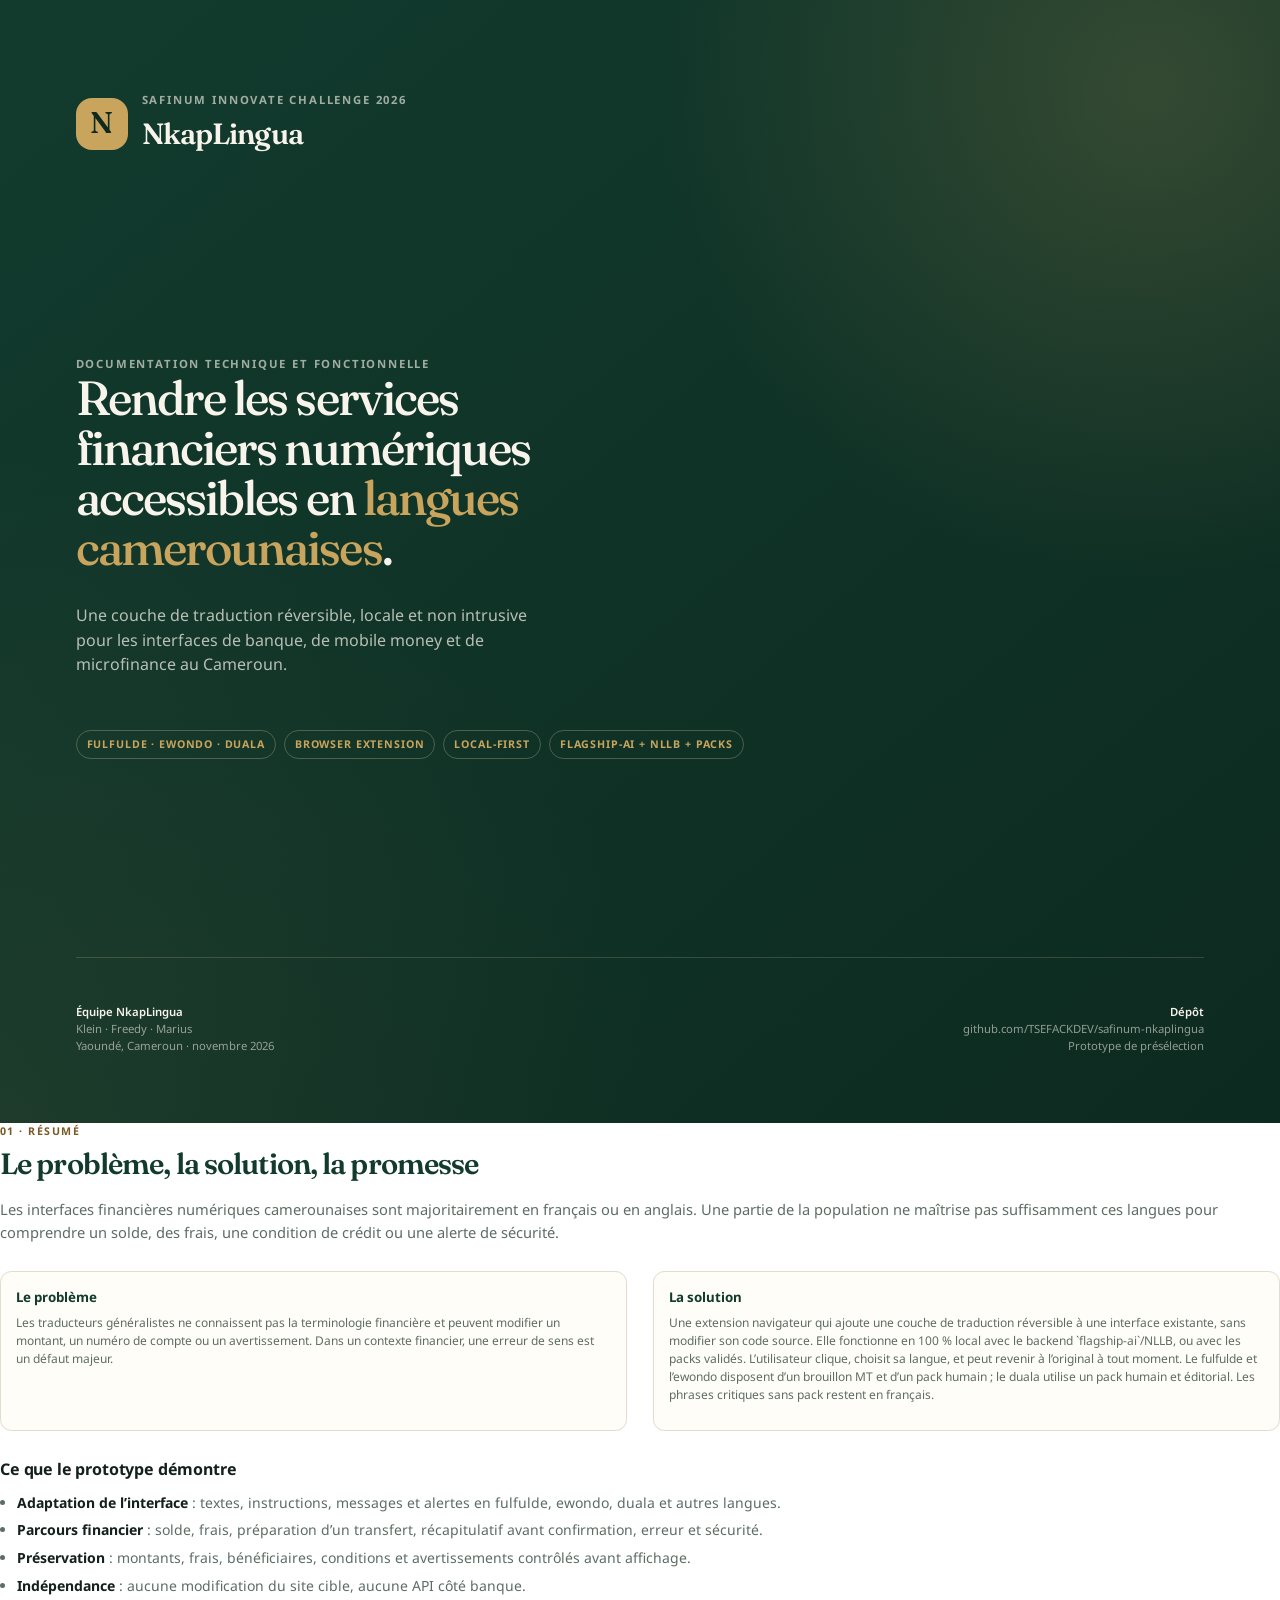
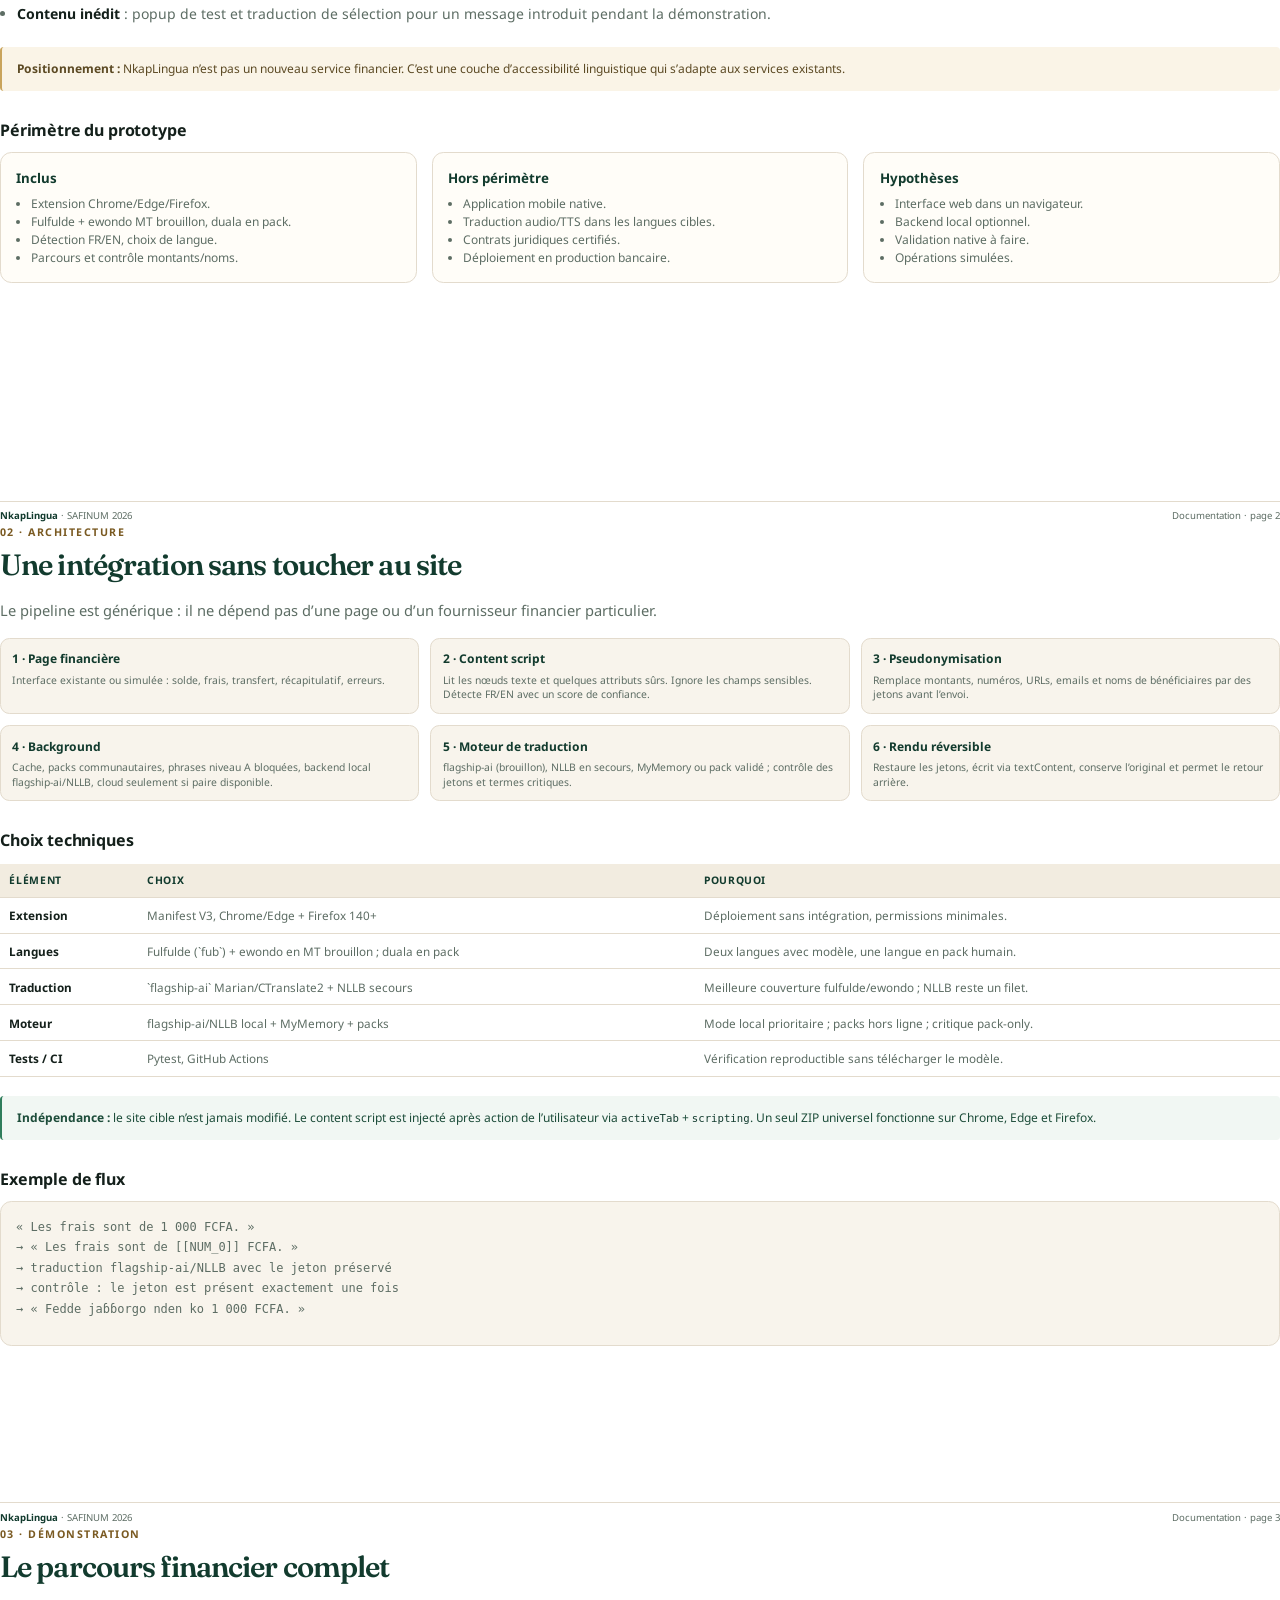
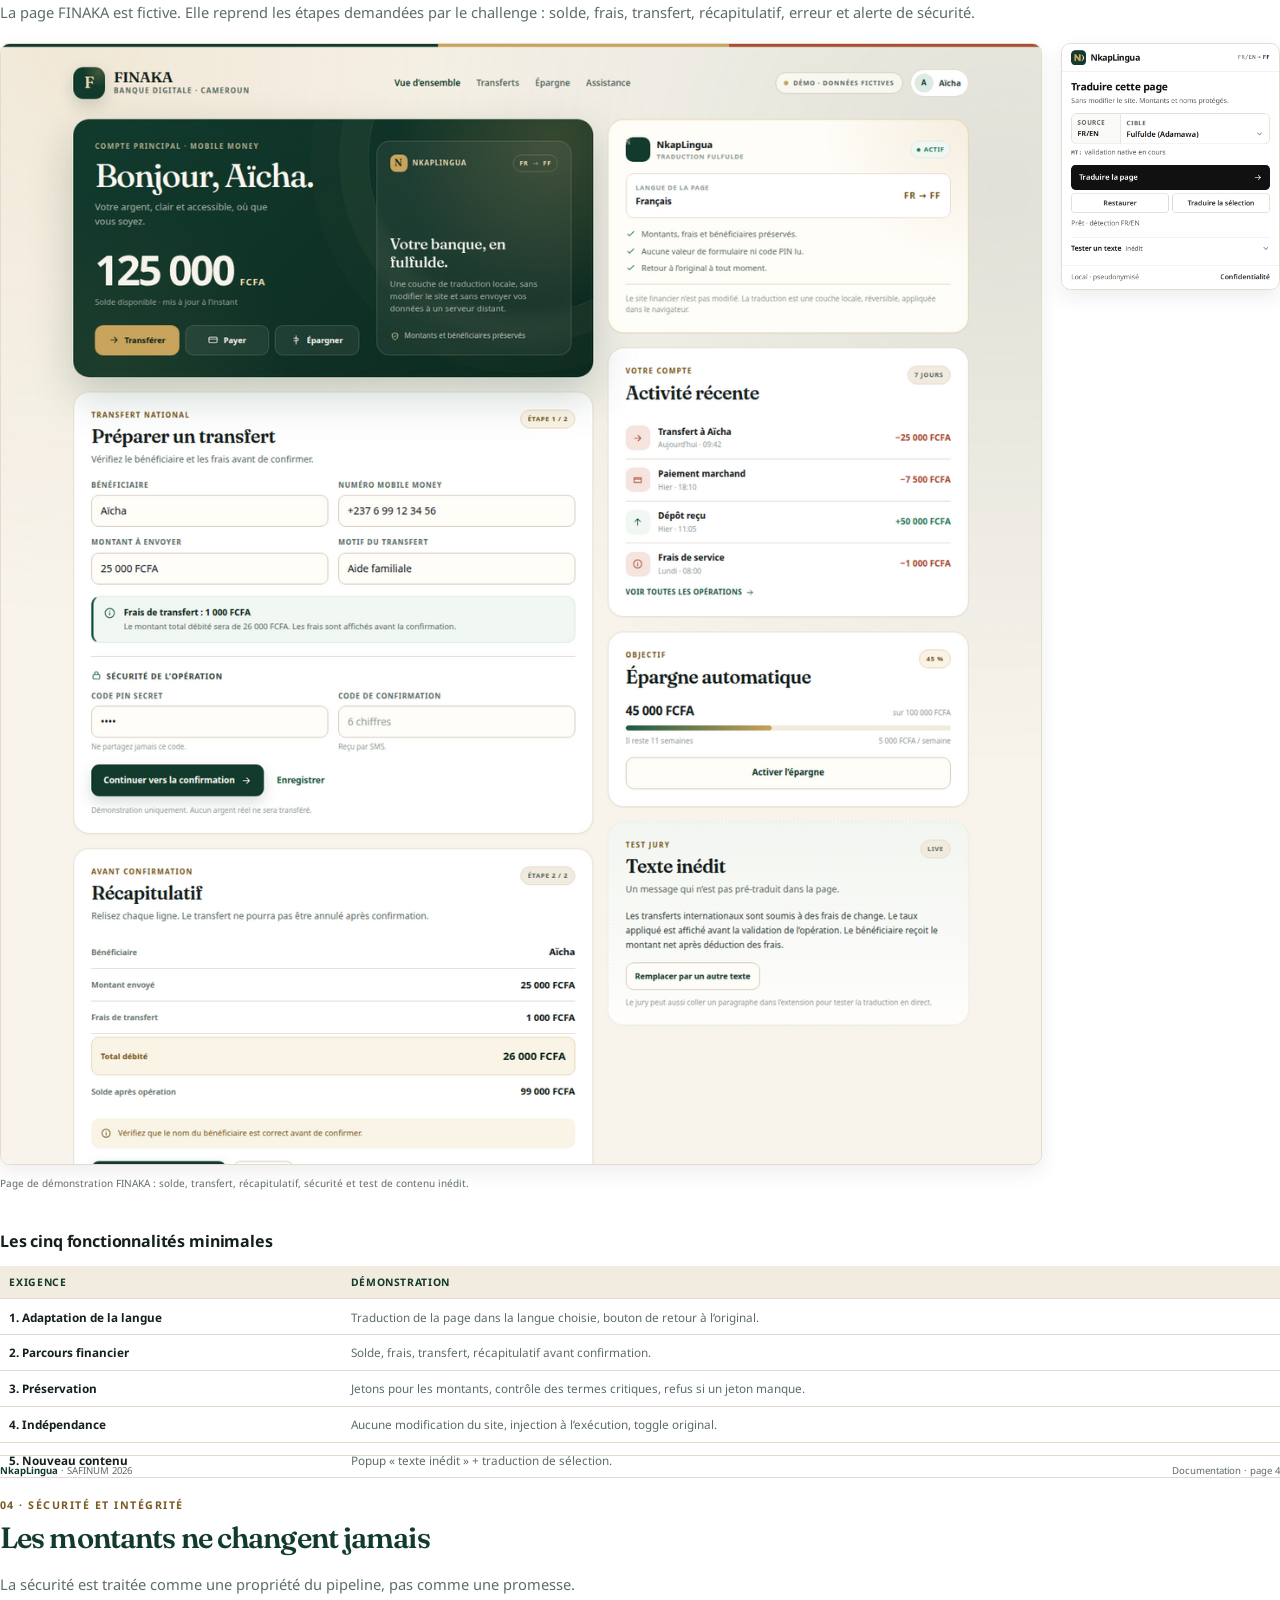
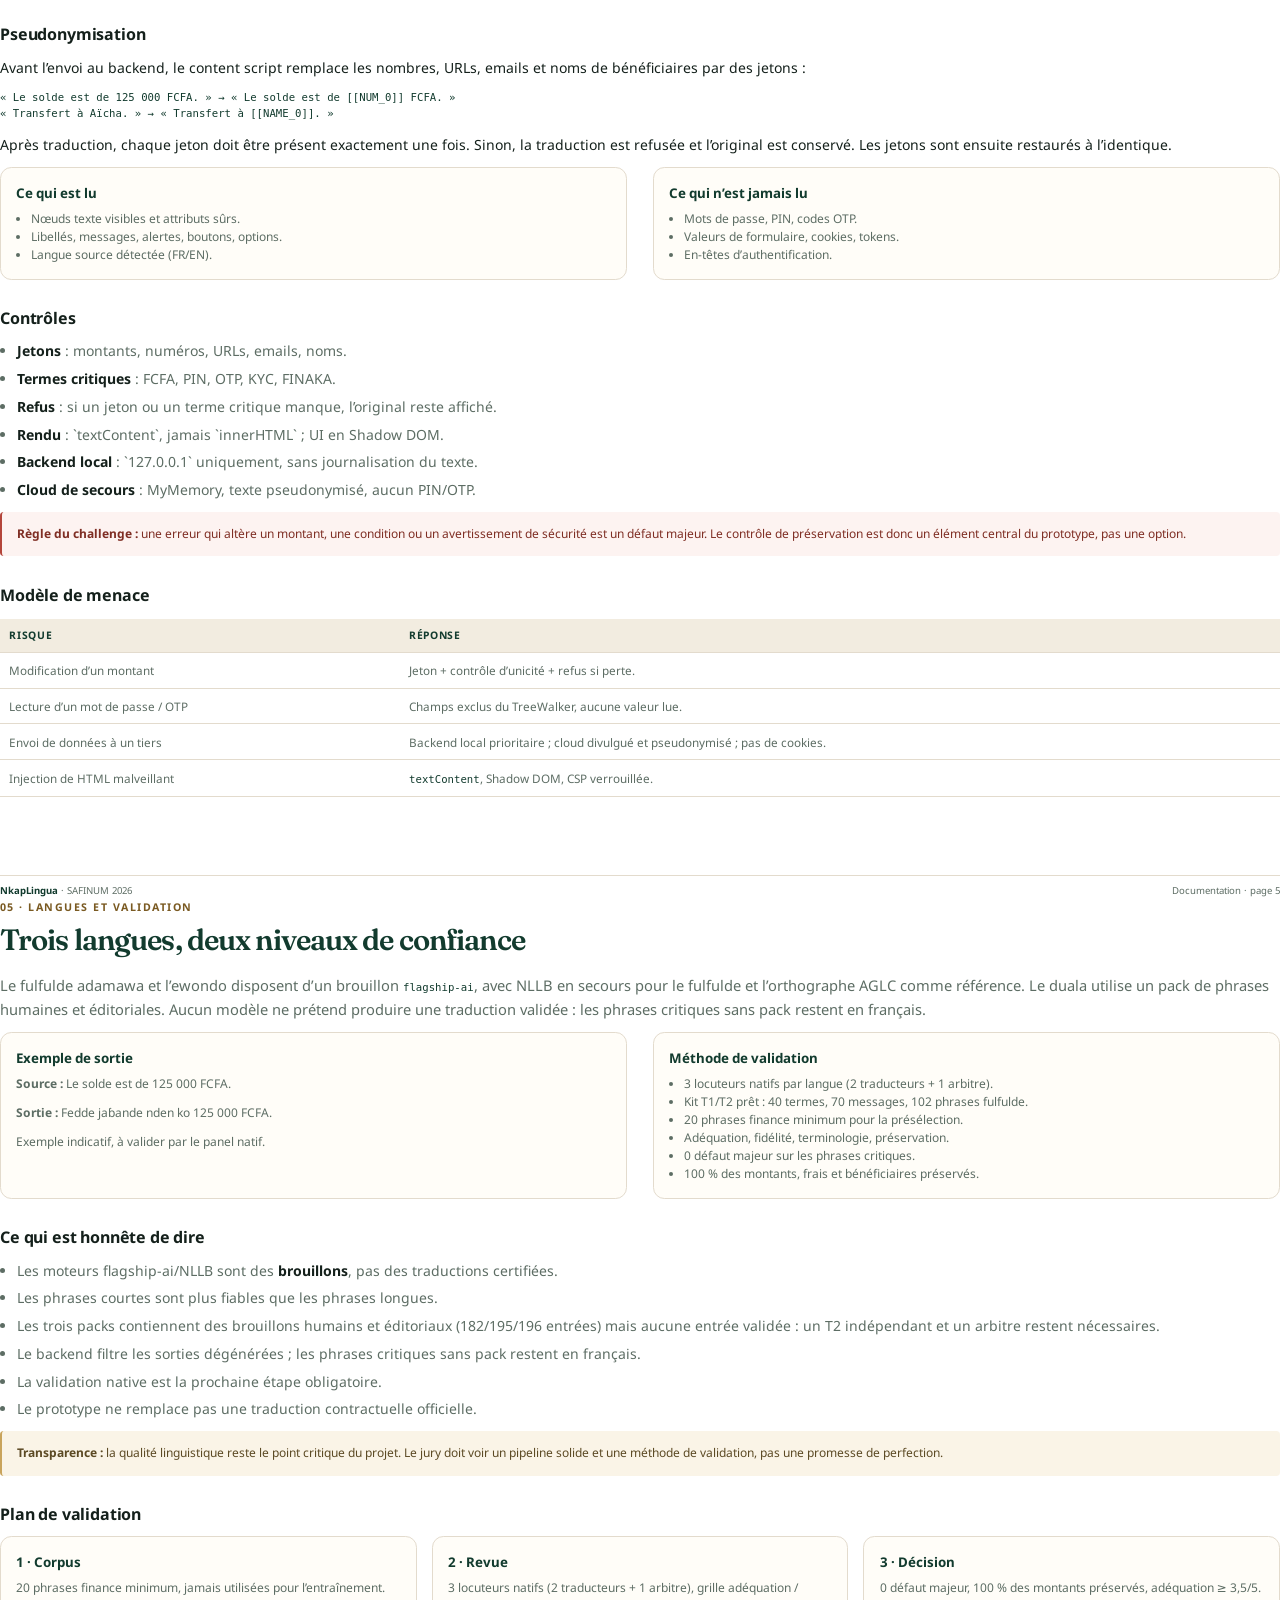
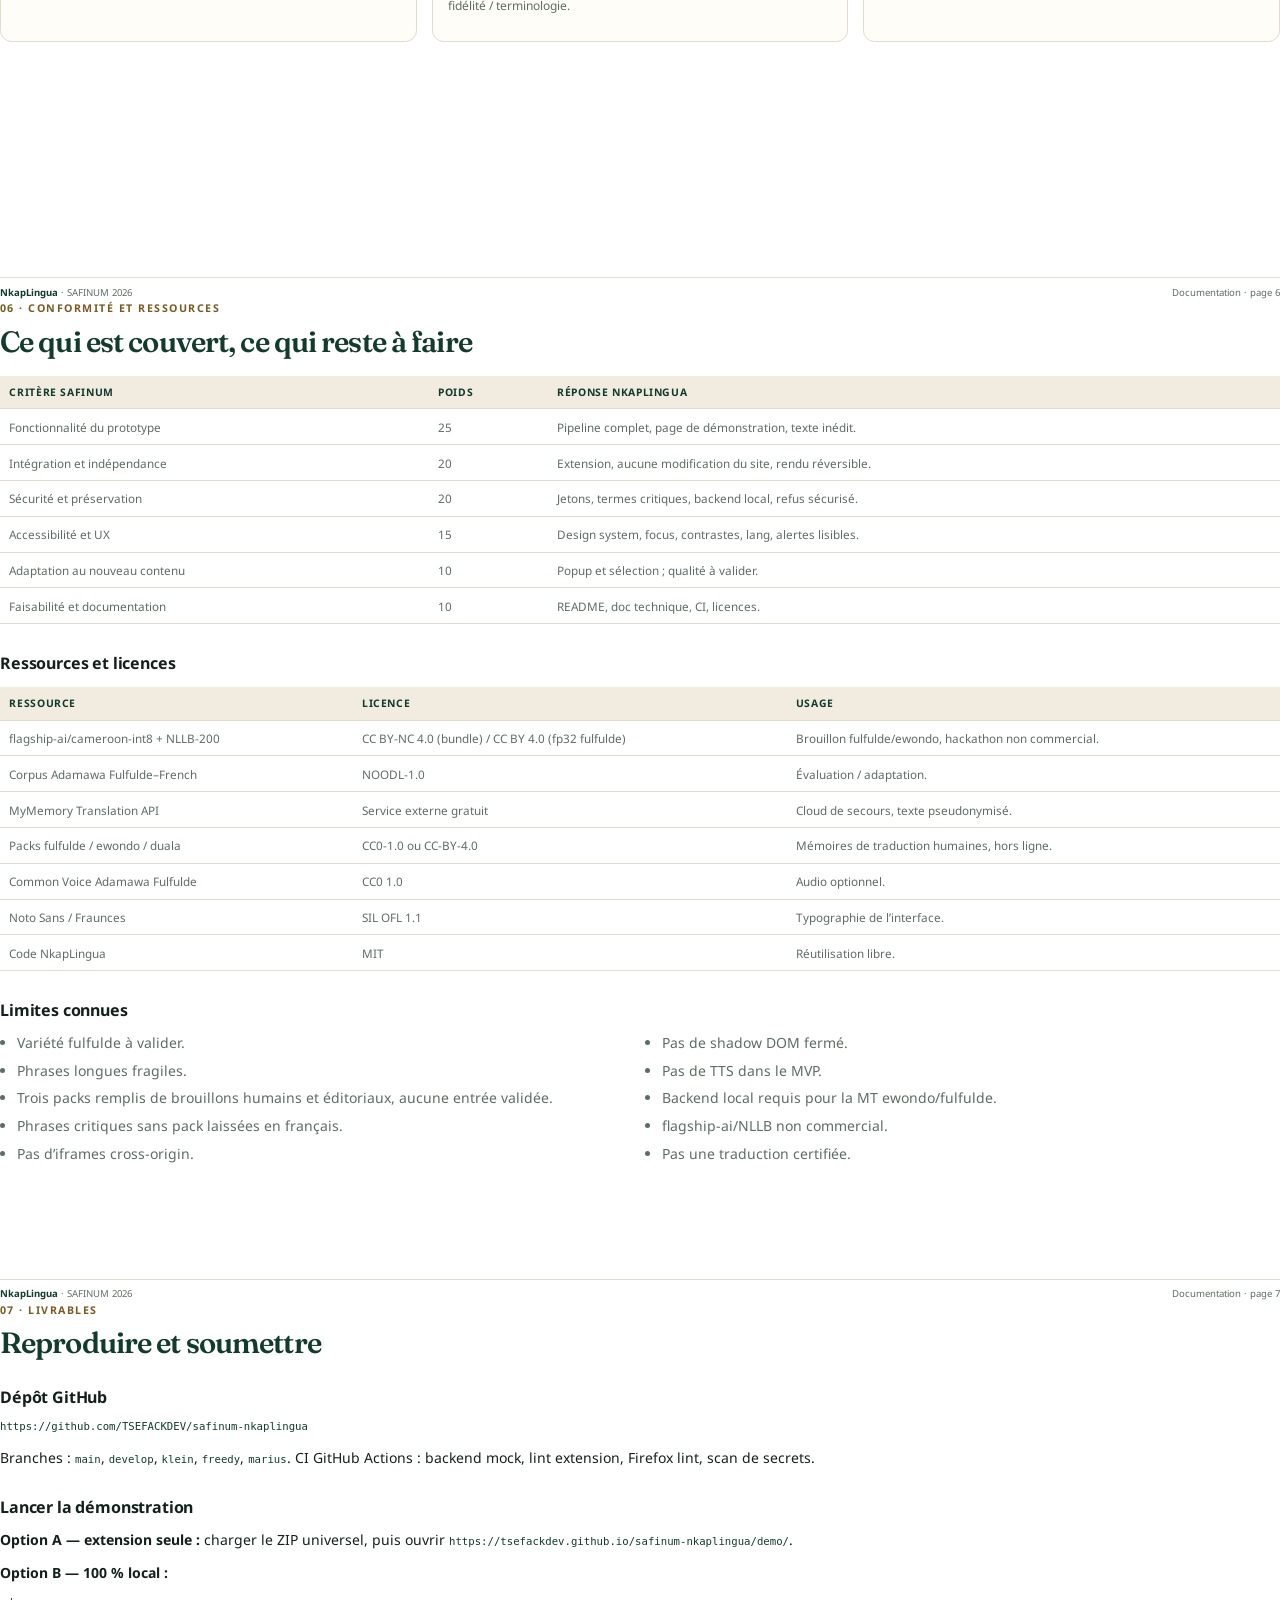
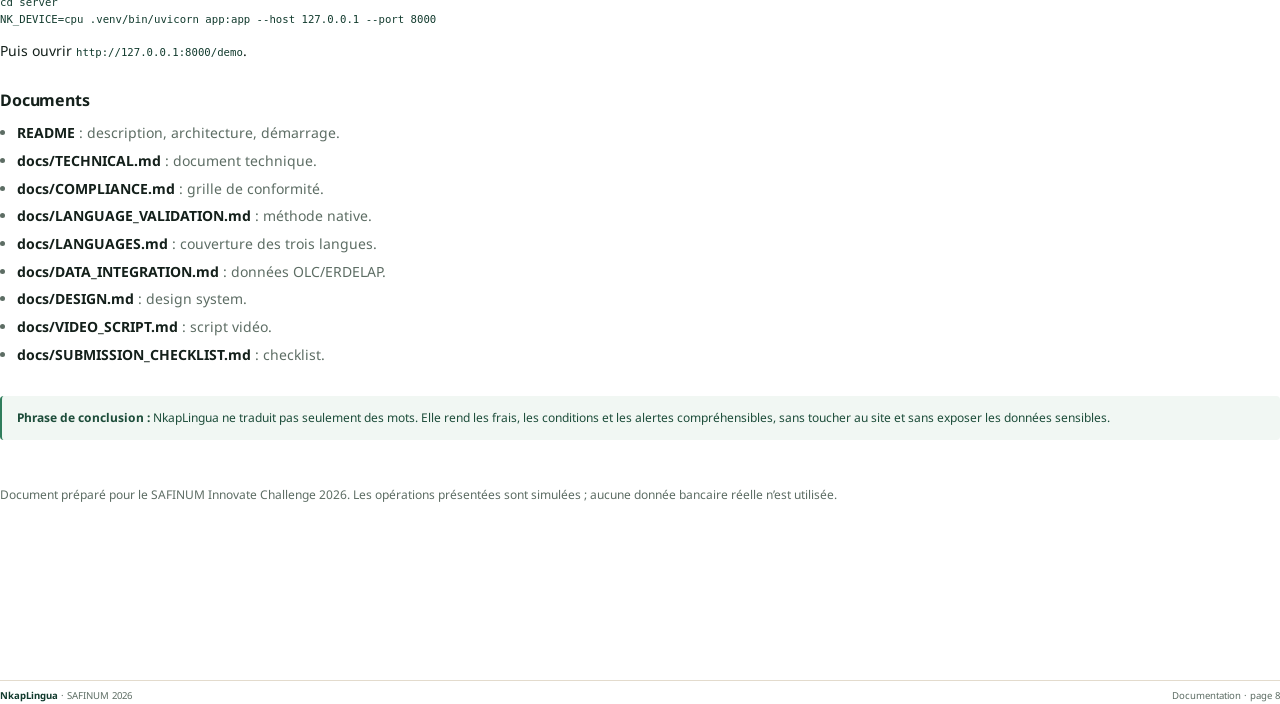
==== commit afdbf39a: "fix(K2): préservation, titre FR/EN, taxonomie et mémoire bilingue" ====
--- a/docs/SUBMISSION_DOCUMENT.html
+++ b/docs/SUBMISSION_DOCUMENT.html
@@ -548,7 +548,7 @@
             Elle fonctionne en 100 % local avec le backend `flagship-ai`/NLLB,
             ou avec les packs validés. L’utilisateur clique, choisit sa langue,
             et peut revenir à l’original à tout moment. Le fulfulde et l’ewondo
-            disposent d’un brouillon MT et d’un pack humain ; le duala utilise un pack humain.
+            disposent d’un brouillon MT et d’un pack humain ; le duala utilise un pack humain et éditorial.
             Les phrases critiques sans pack restent en français.
           </p>
         </div>
@@ -888,7 +888,7 @@
         Le fulfulde adamawa et l’ewondo disposent d’un brouillon
         <span class="mono">flagship-ai</span>, avec NLLB en secours pour le
         fulfulde et l’orthographe AGLC comme référence. Le duala utilise un pack
-        de phrases relues par des locuteurs. Aucun modèle ne prétend produire une
+        de phrases humaines et éditoriales. Aucun modèle ne prétend produire une
         traduction validée : les phrases critiques sans pack
         restent en français.
       </p>
@@ -919,7 +919,7 @@
       <ul class="clean">
         <li>Les moteurs flagship-ai/NLLB sont des <strong>brouillons</strong>, pas des traductions certifiées.</li>
         <li>Les phrases courtes sont plus fiables que les phrases longues.</li>
-        <li>Les trois packs contiennent des brouillons humains (107/122/121 entrées) mais aucune entrée validée : un T2 indépendant et un arbitre restent nécessaires.</li>
+        <li>Les trois packs contiennent des brouillons humains et éditoriaux (182/195/196 entrées) mais aucune entrée validée : un T2 indépendant et un arbitre restent nécessaires.</li>
         <li>Le backend filtre les sorties dégénérées ; les phrases critiques sans pack restent en français.</li>
         <li>La validation native est la prochaine étape obligatoire.</li>
         <li>Le prototype ne remplace pas une traduction contractuelle officielle.</li>
@@ -1044,7 +1044,7 @@
       <ul class="clean two-col-list">
         <li>Variété fulfulde à valider.</li>
         <li>Phrases longues fragiles.</li>
-        <li>Trois packs remplis de brouillons humains, aucune entrée validée.</li>
+        <li>Trois packs remplis de brouillons humains et éditoriaux, aucune entrée validée.</li>
         <li>Phrases critiques sans pack laissées en français.</li>
         <li>Pas d’iframes cross-origin.</li>
         <li>Pas de shadow DOM fermé.</li>
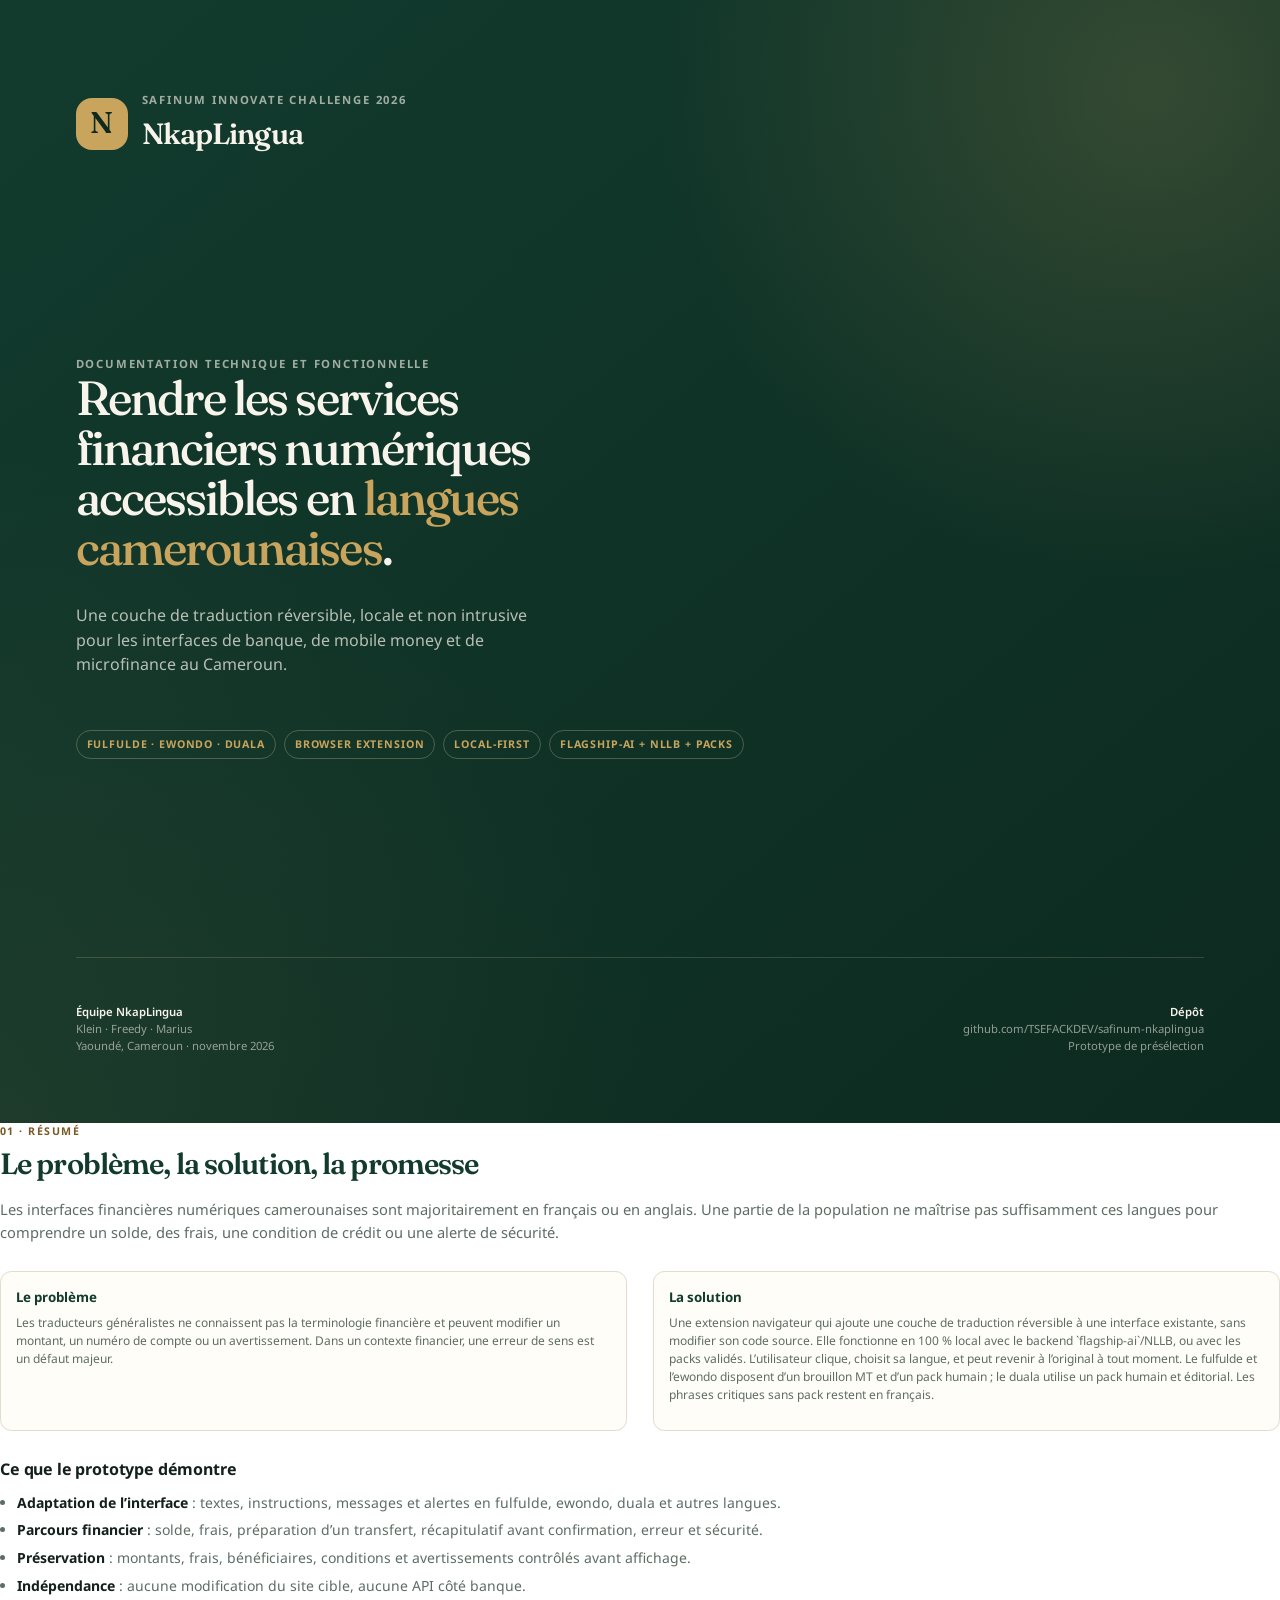
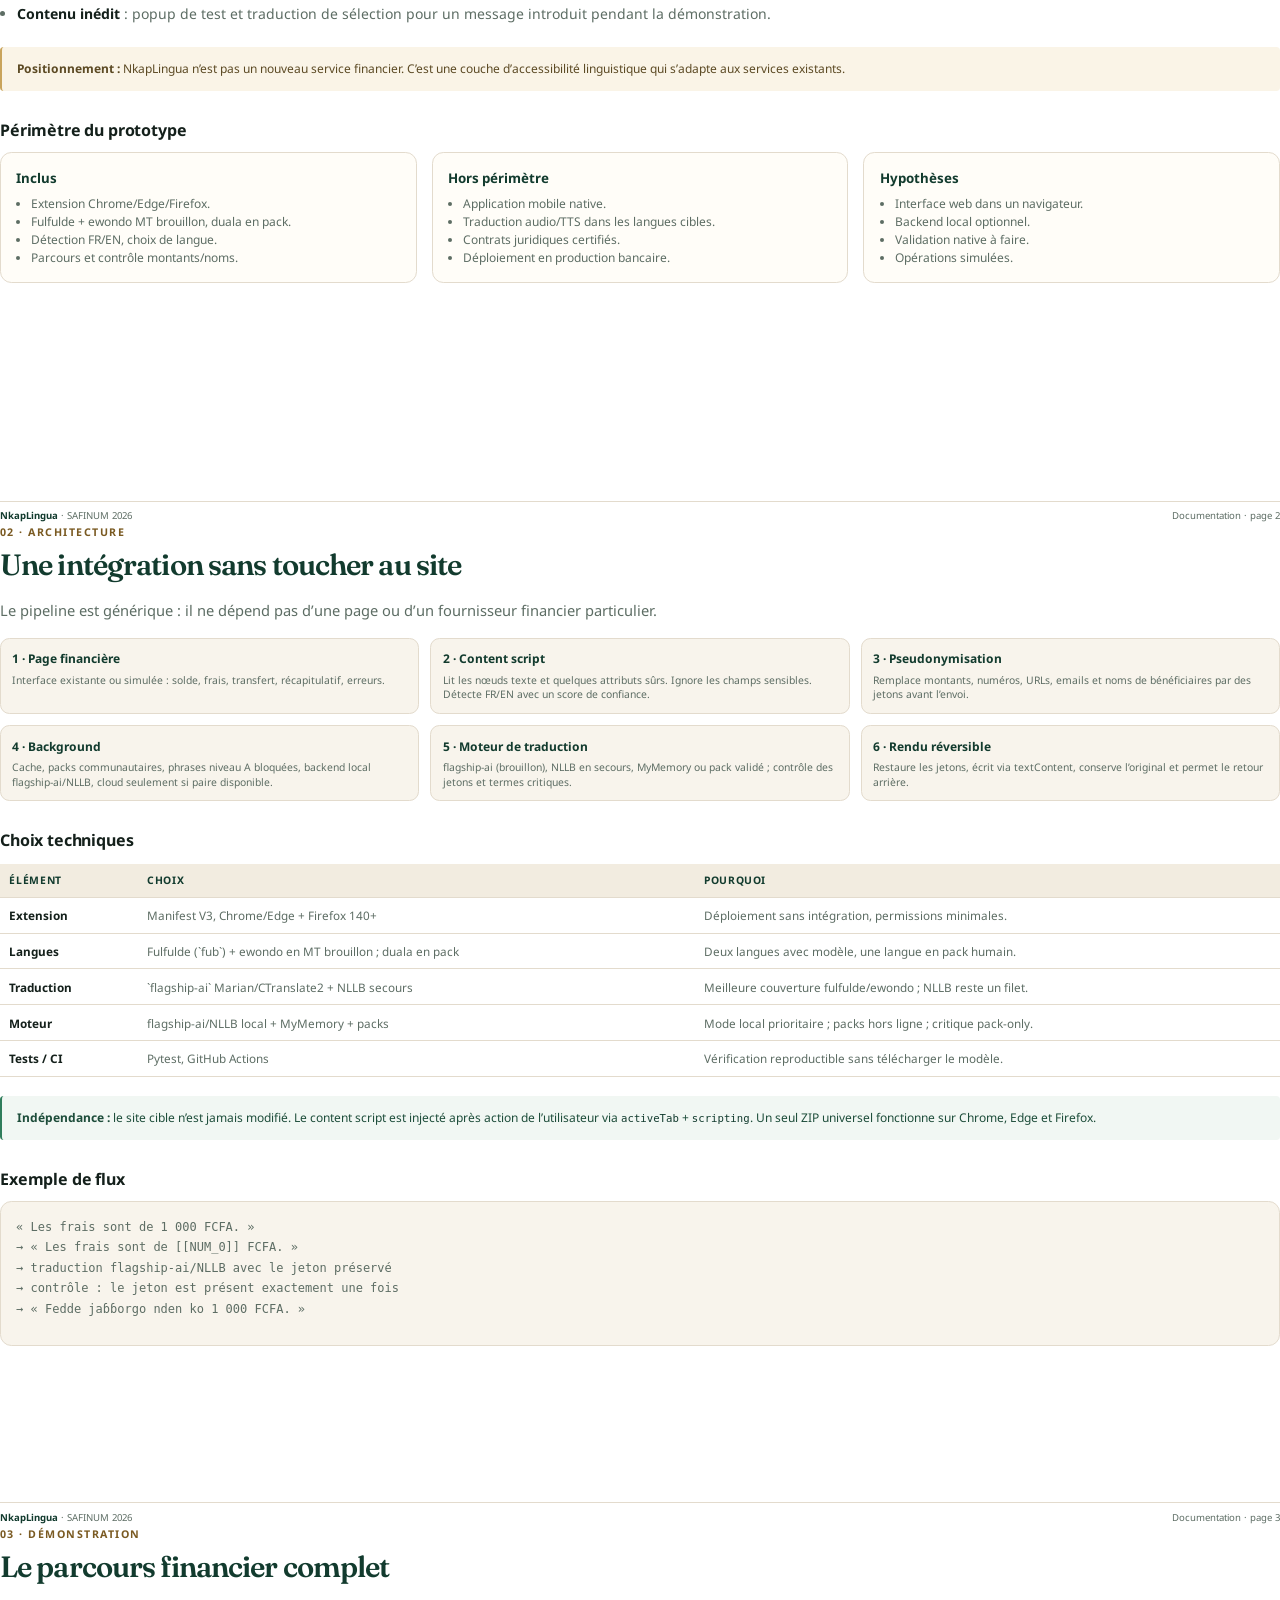
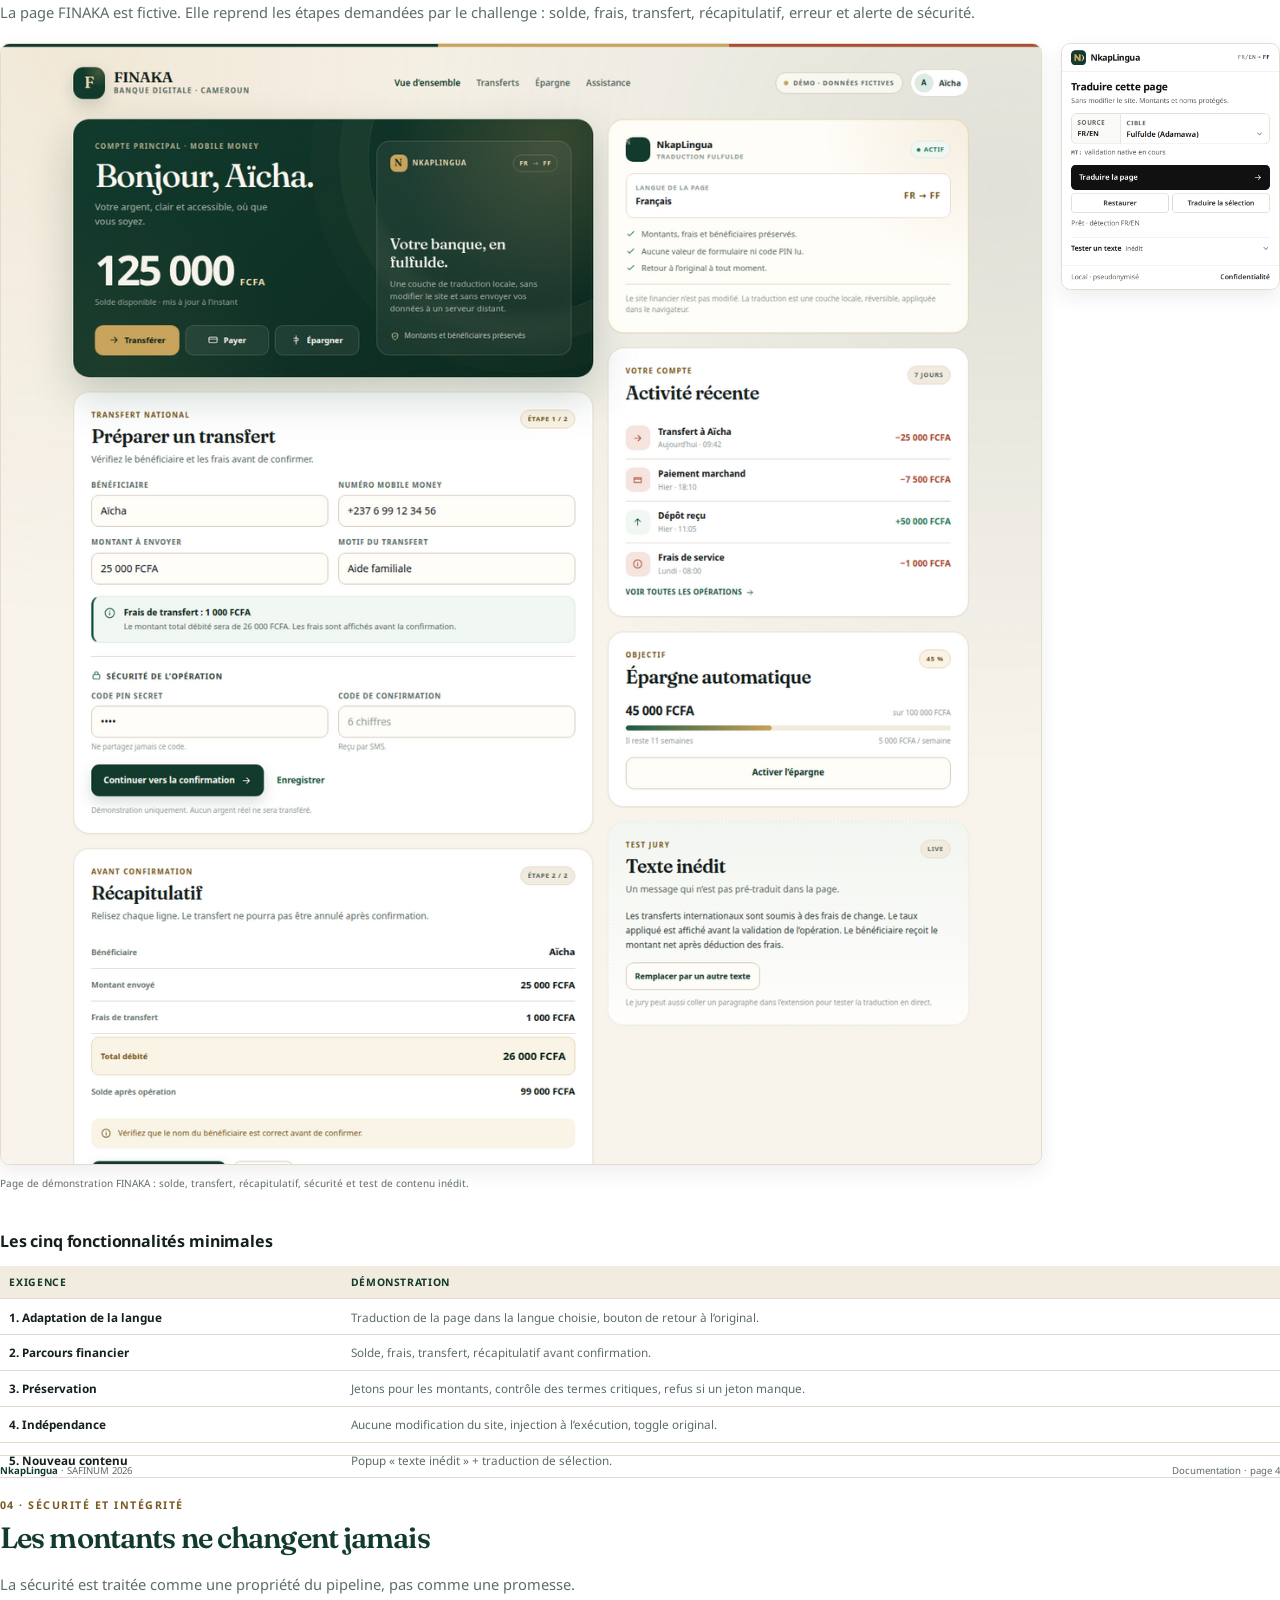
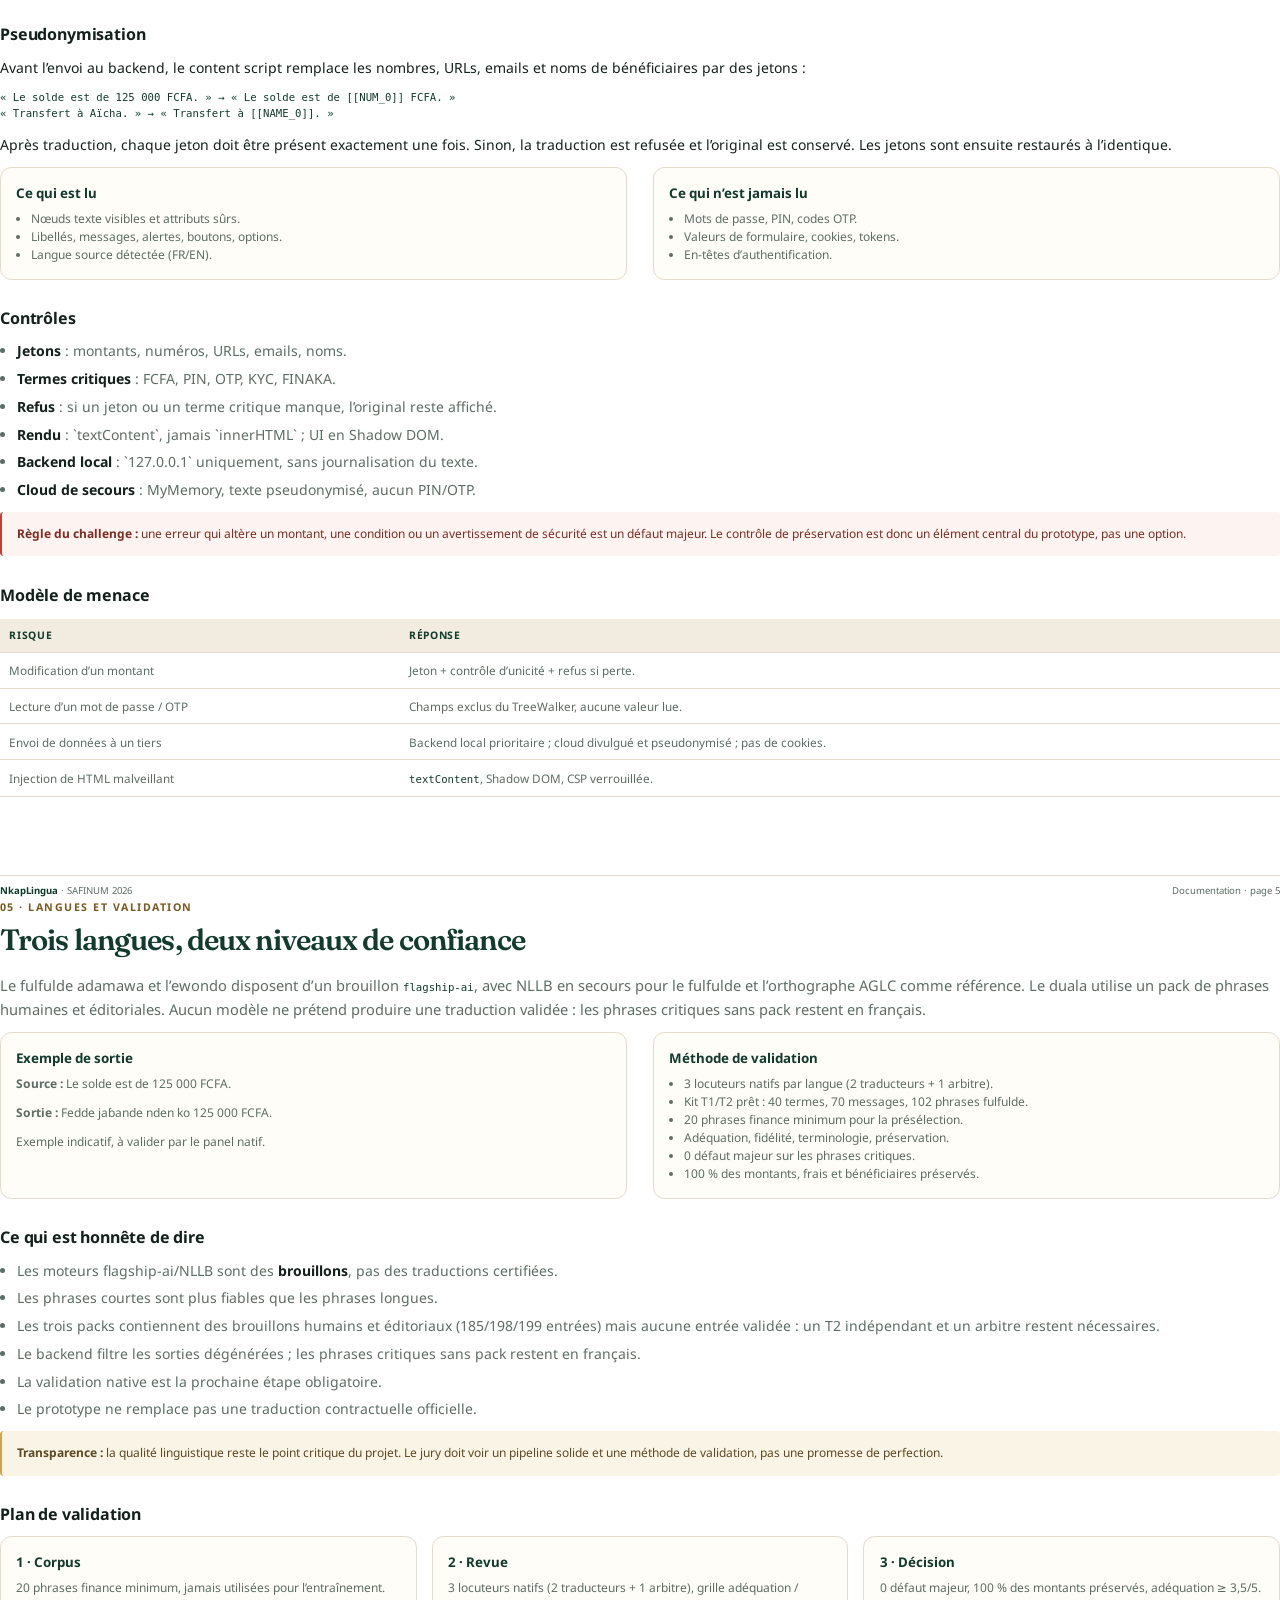
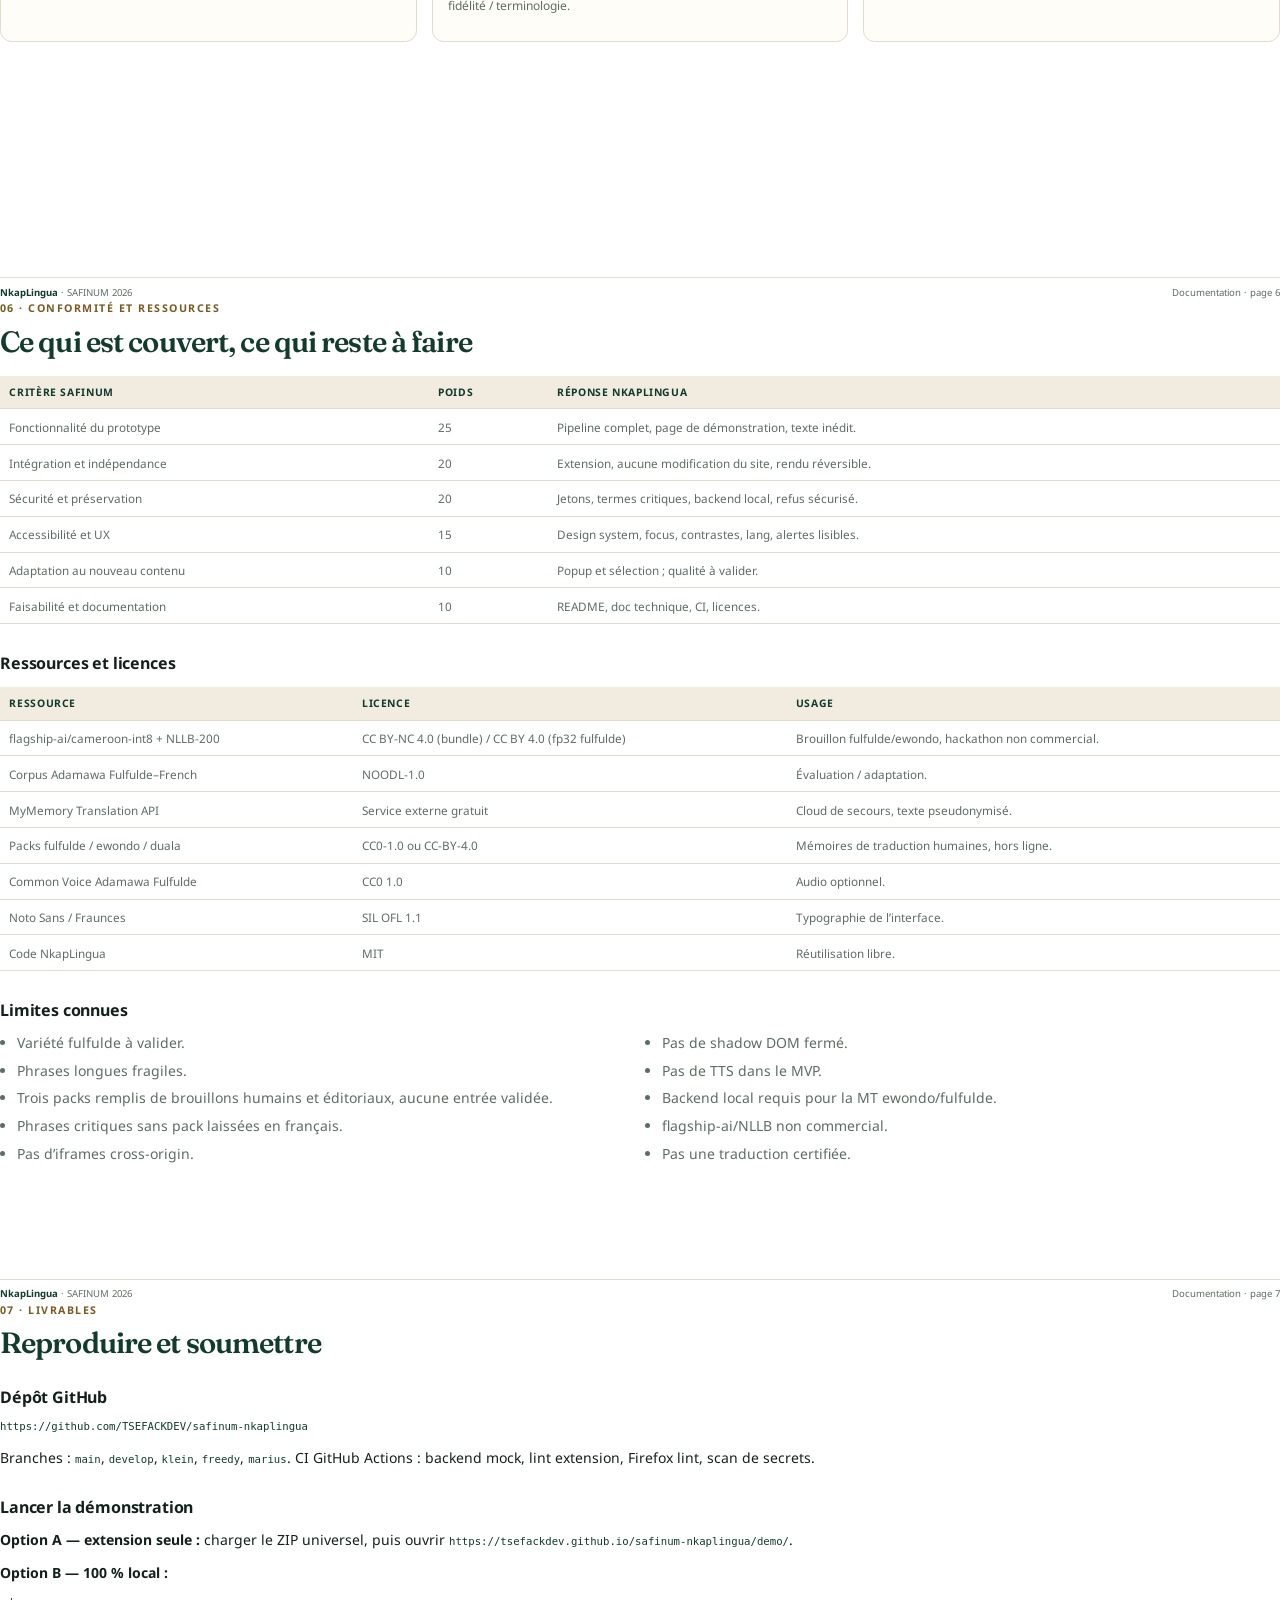
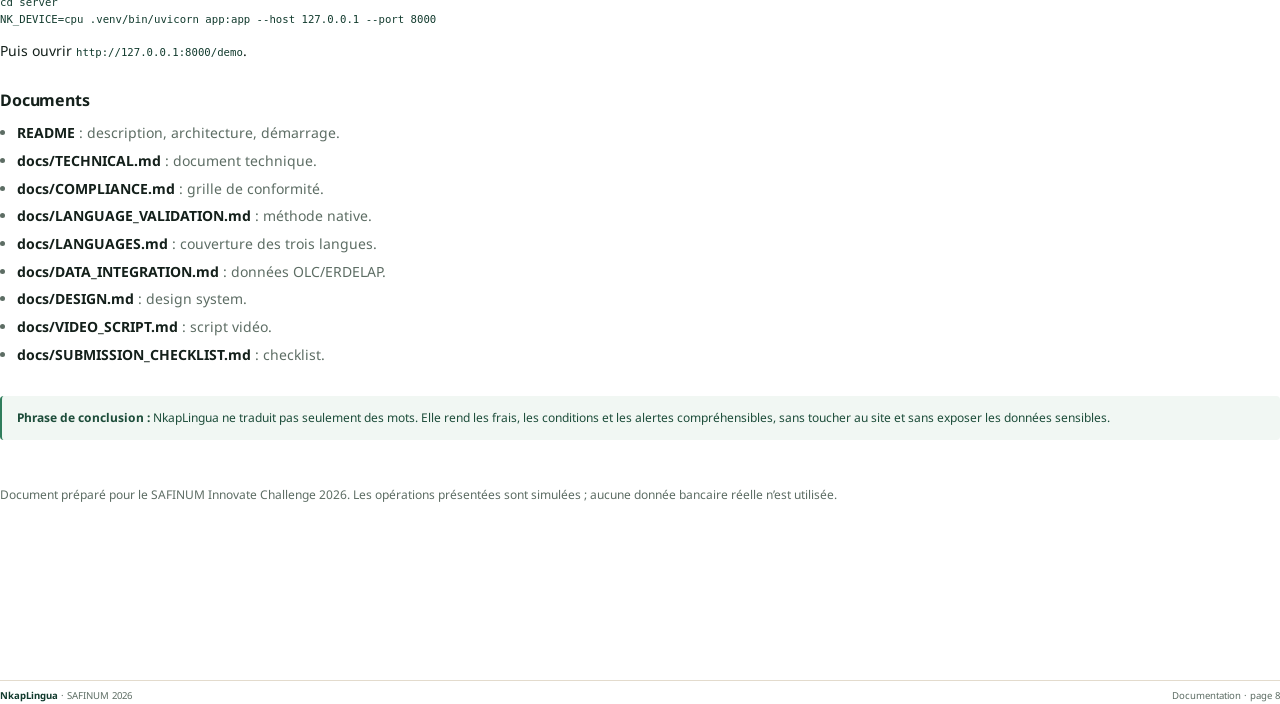
==== commit eb030aea: "feat(packs): utiliser les brouillons B/C et compléter l'anglais - hors démo : draft/reviewed pour B/" ====
--- a/docs/SUBMISSION_DOCUMENT.html
+++ b/docs/SUBMISSION_DOCUMENT.html
@@ -919,7 +919,7 @@
       <ul class="clean">
         <li>Les moteurs flagship-ai/NLLB sont des <strong>brouillons</strong>, pas des traductions certifiées.</li>
         <li>Les phrases courtes sont plus fiables que les phrases longues.</li>
-        <li>Les trois packs contiennent des brouillons humains et éditoriaux (182/195/196 entrées) mais aucune entrée validée : un T2 indépendant et un arbitre restent nécessaires.</li>
+        <li>Les trois packs contiennent des brouillons humains et éditoriaux (185/198/199 entrées) mais aucune entrée validée : un T2 indépendant et un arbitre restent nécessaires.</li>
         <li>Le backend filtre les sorties dégénérées ; les phrases critiques sans pack restent en français.</li>
         <li>La validation native est la prochaine étape obligatoire.</li>
         <li>Le prototype ne remplace pas une traduction contractuelle officielle.</li>
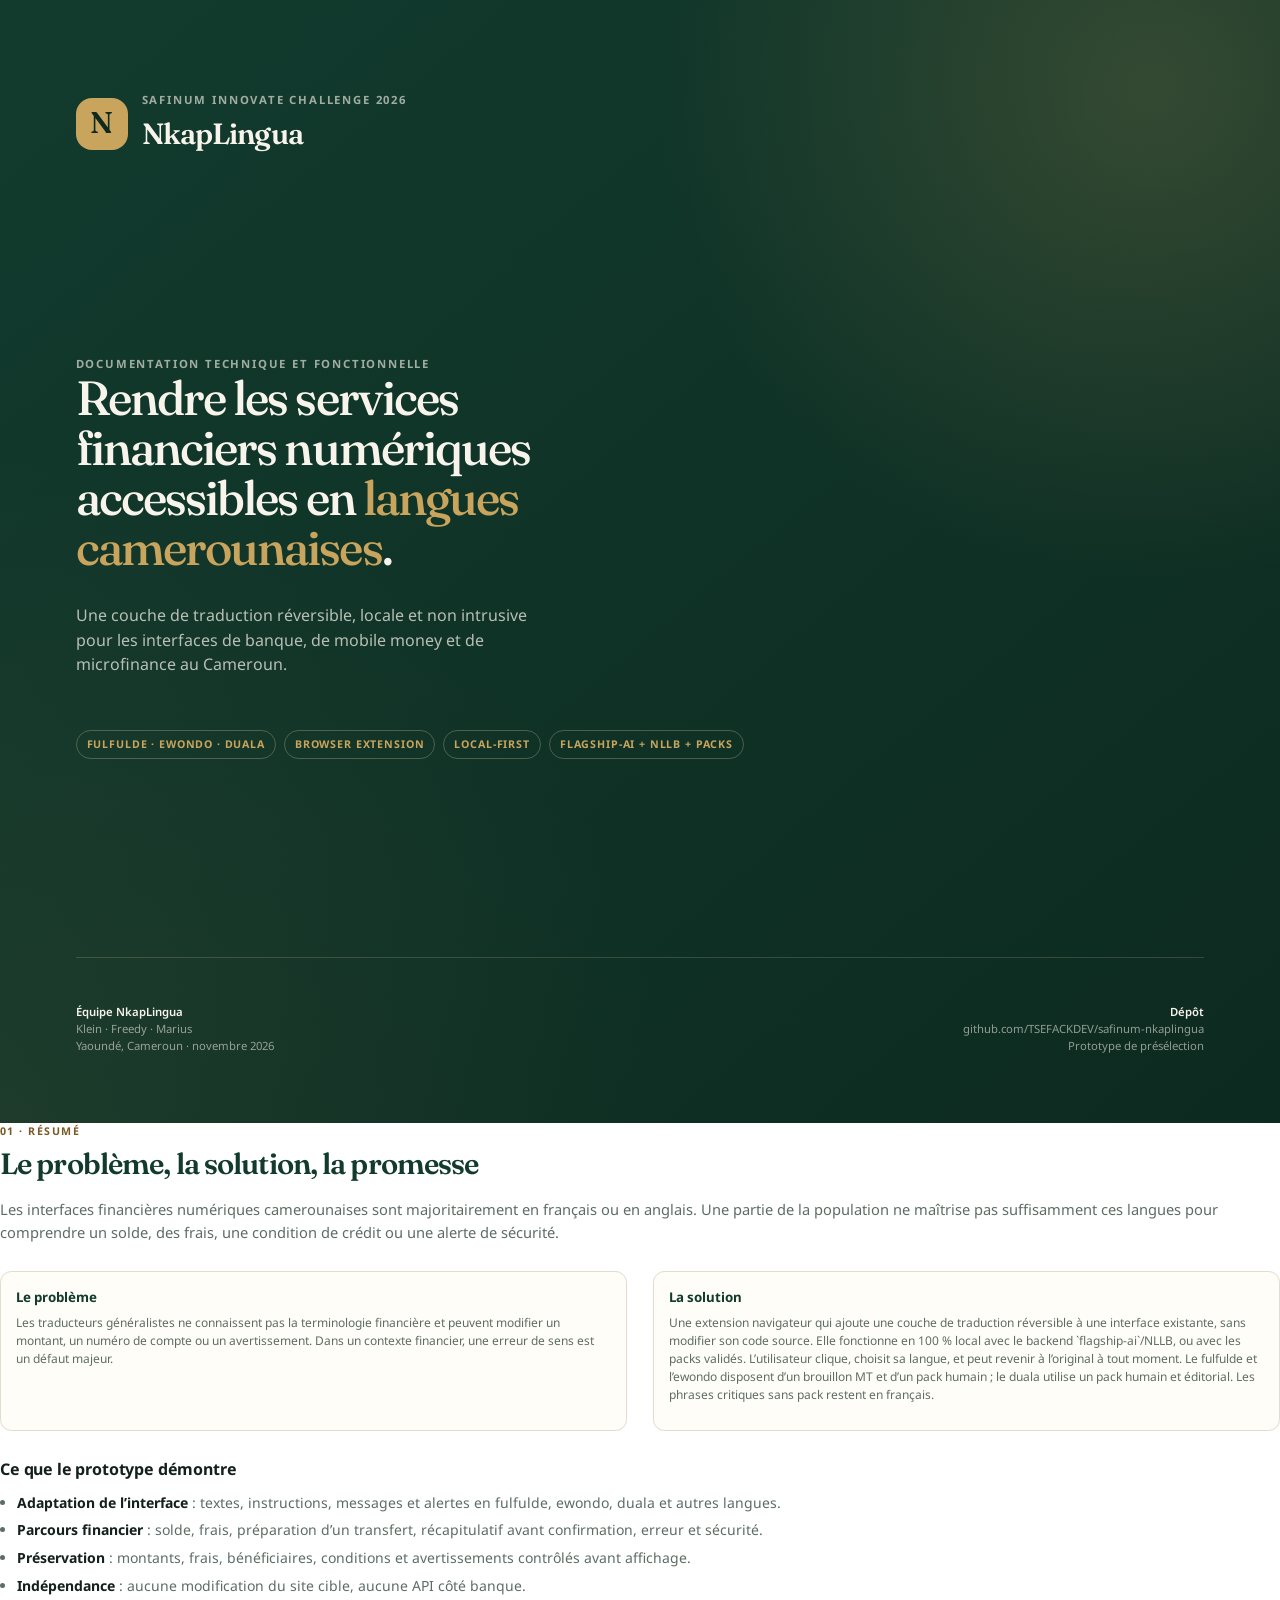
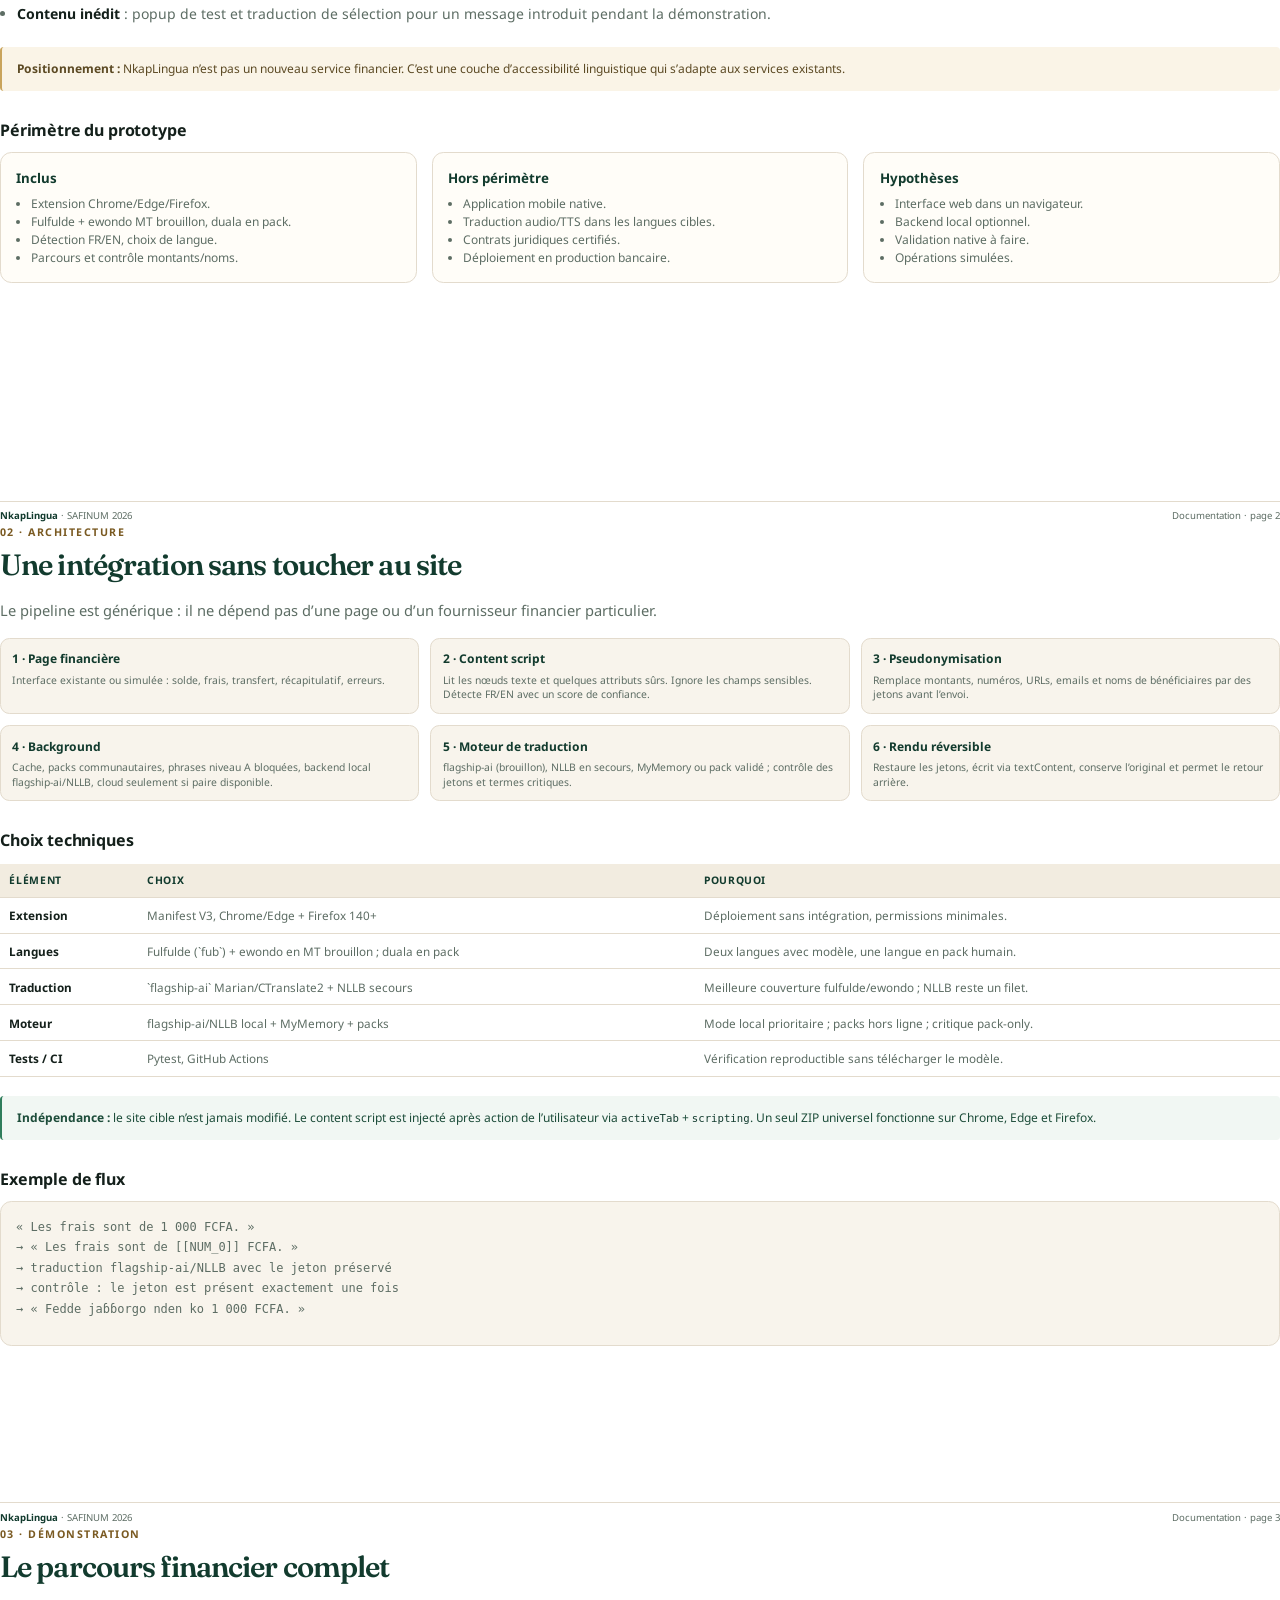
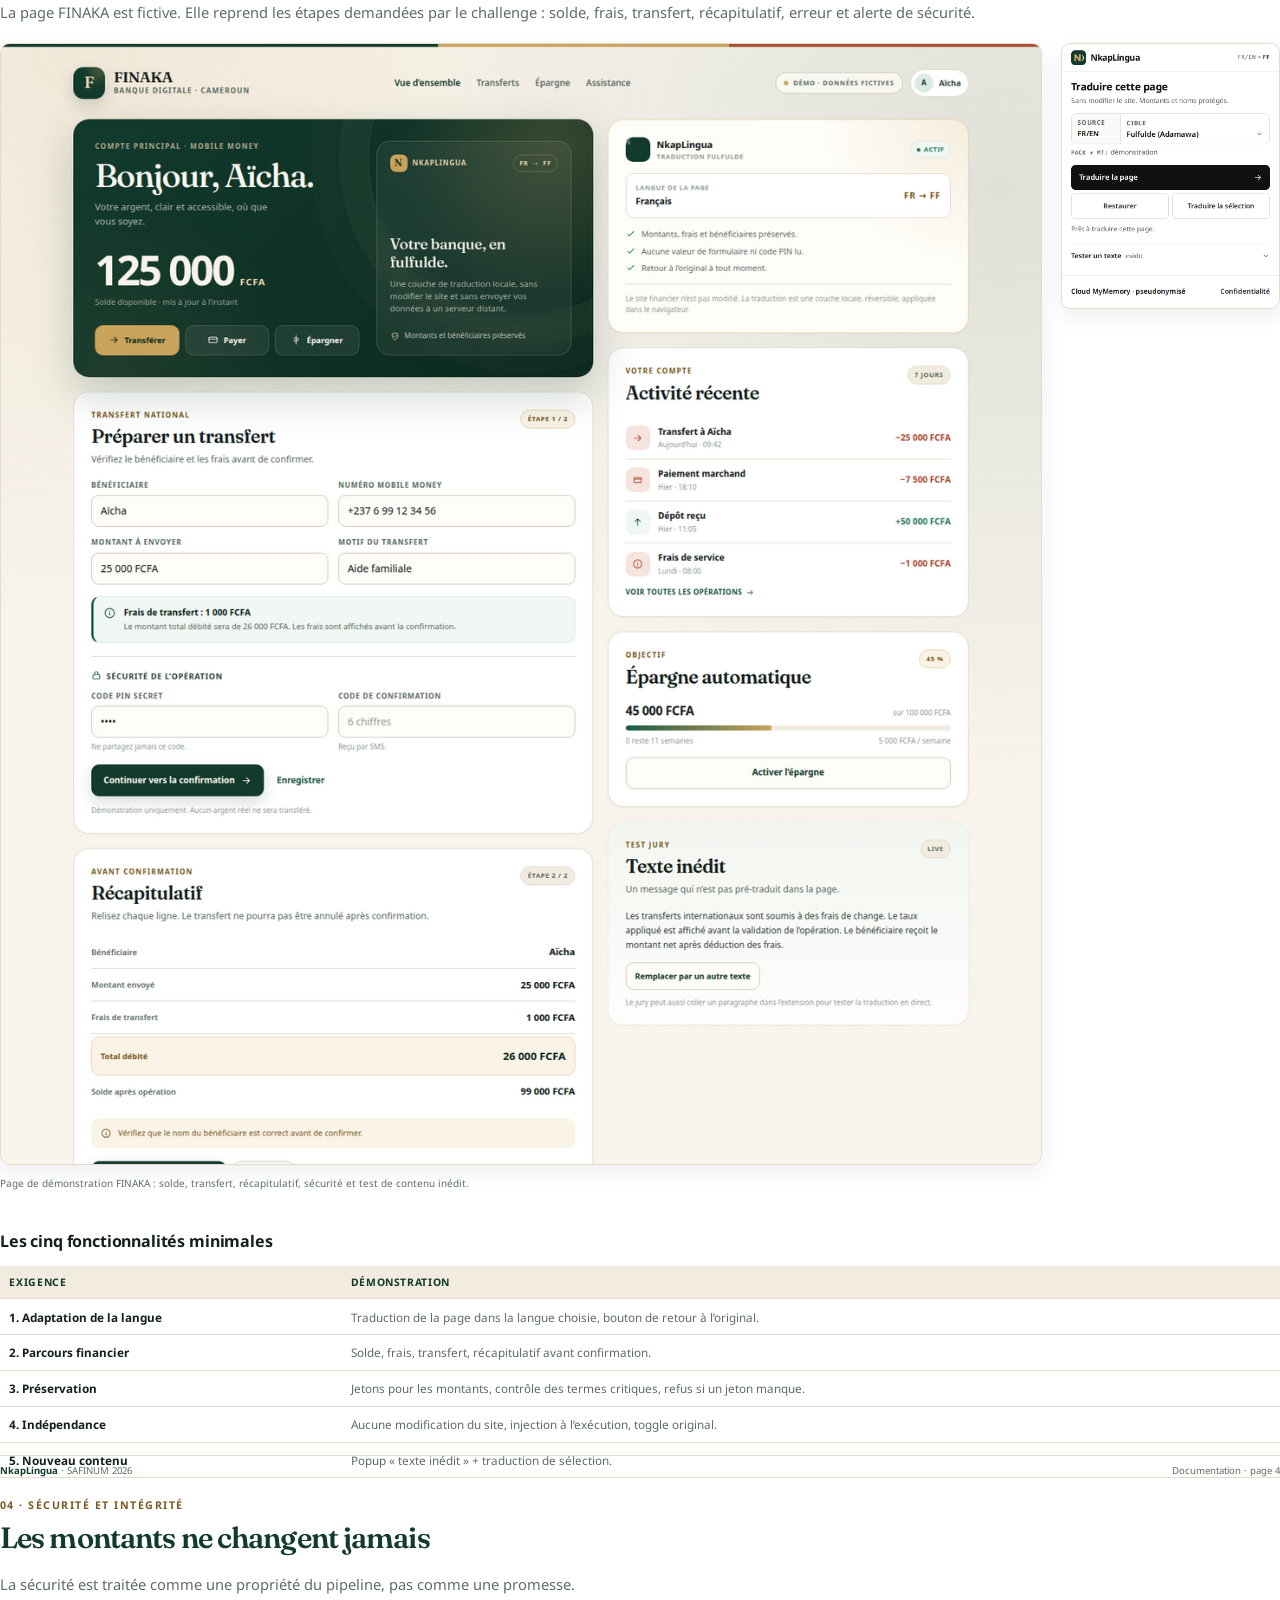
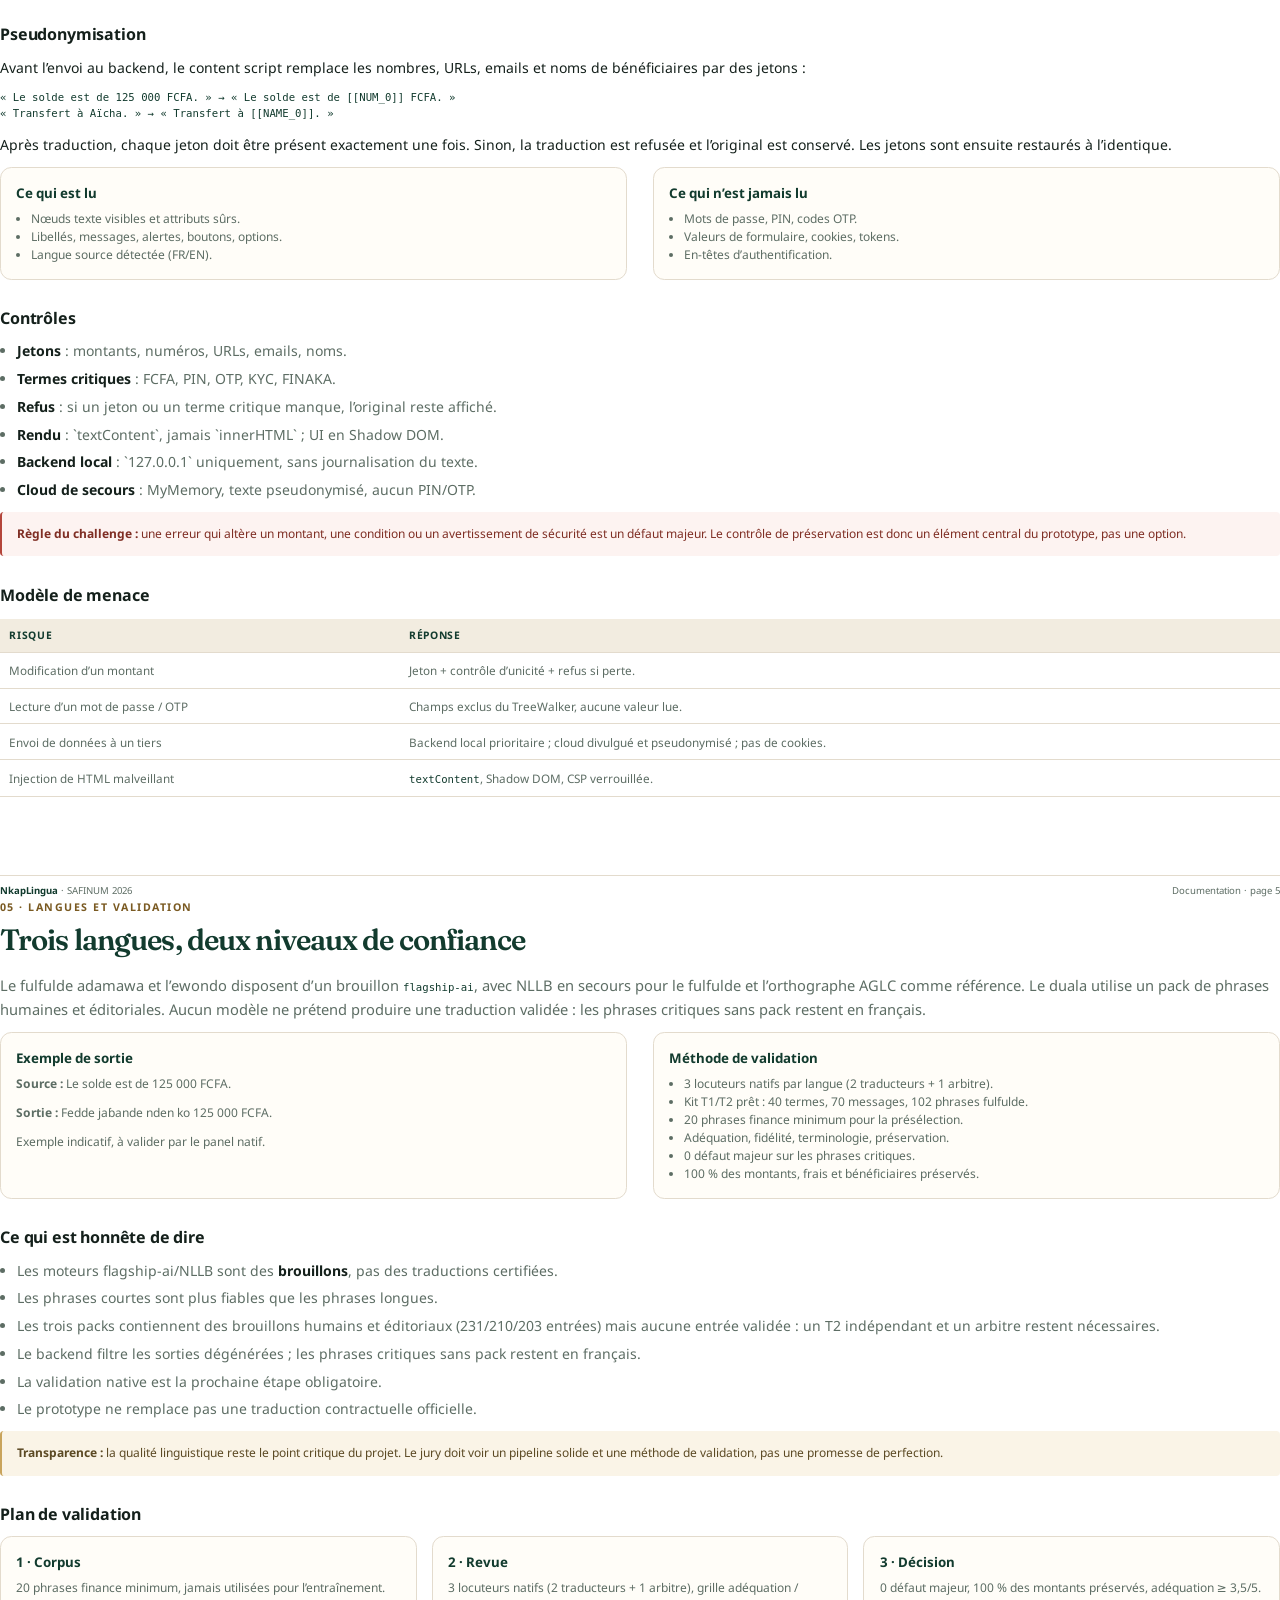
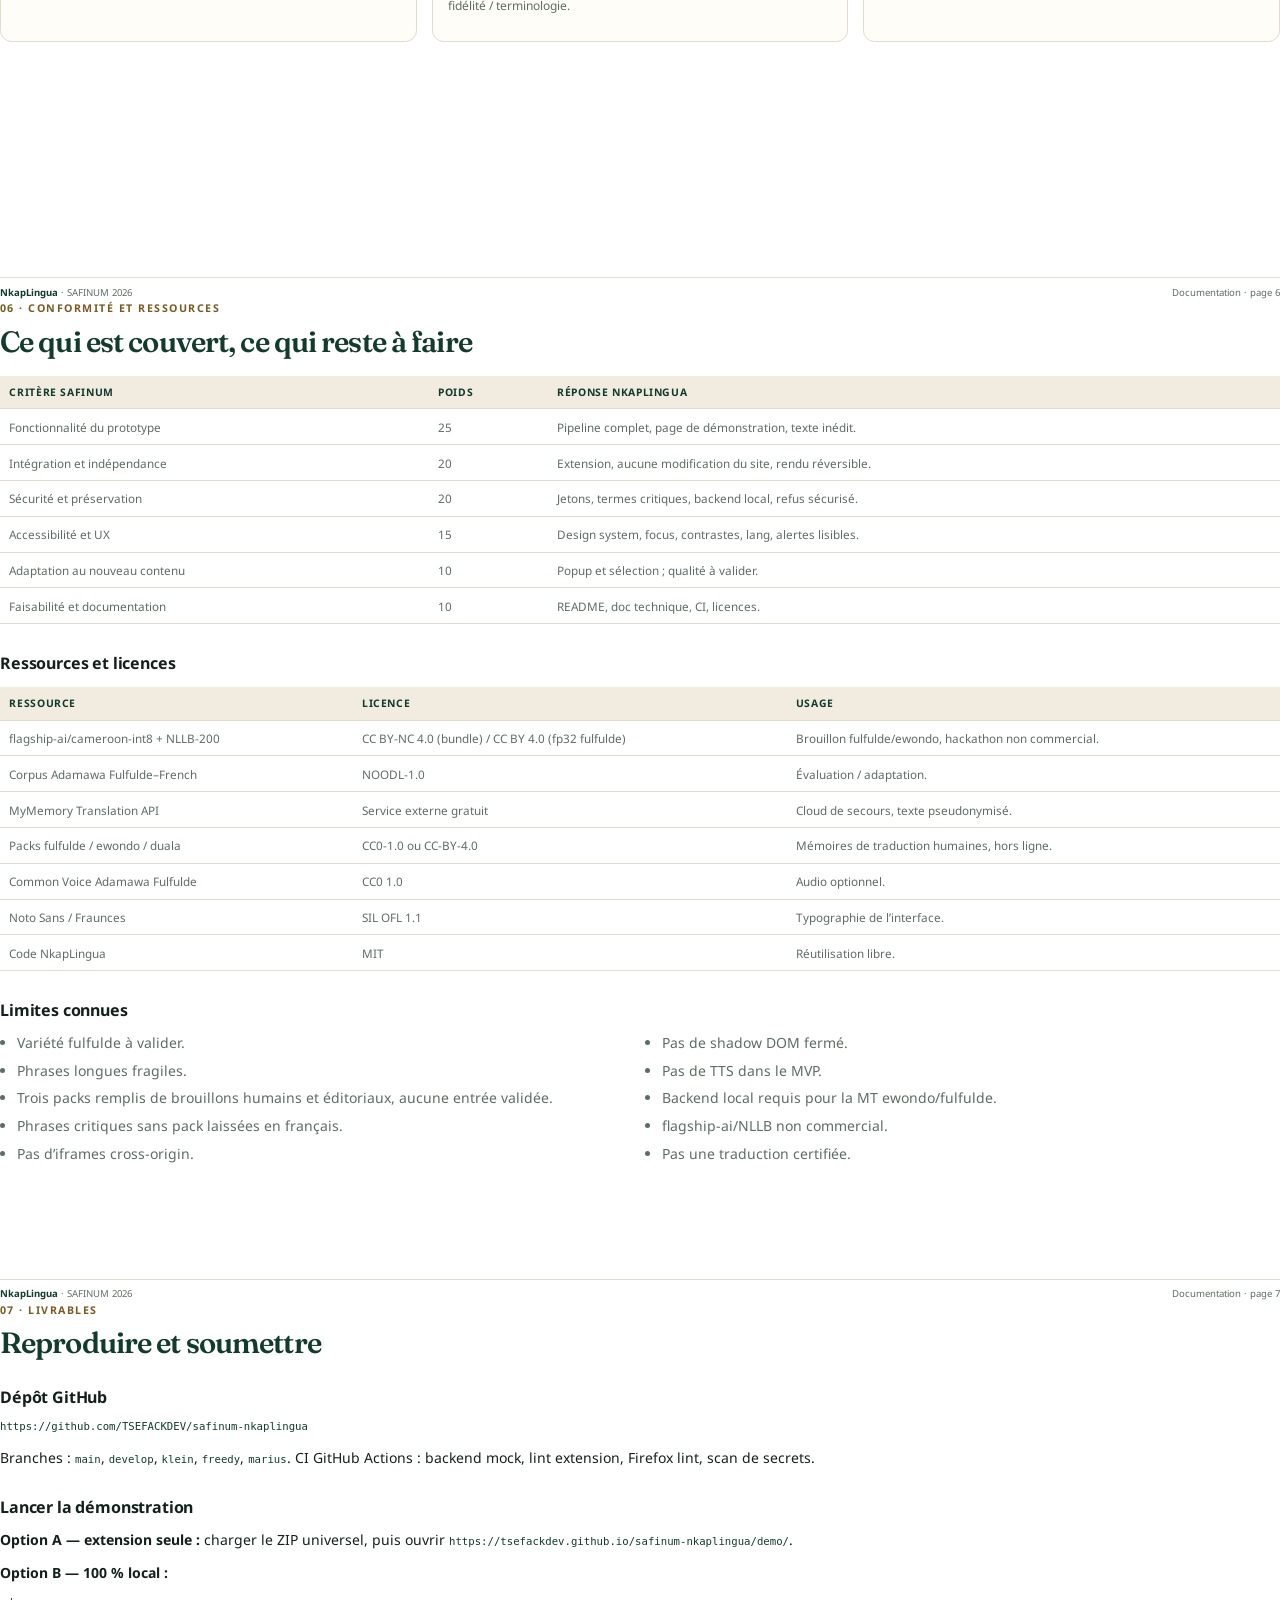
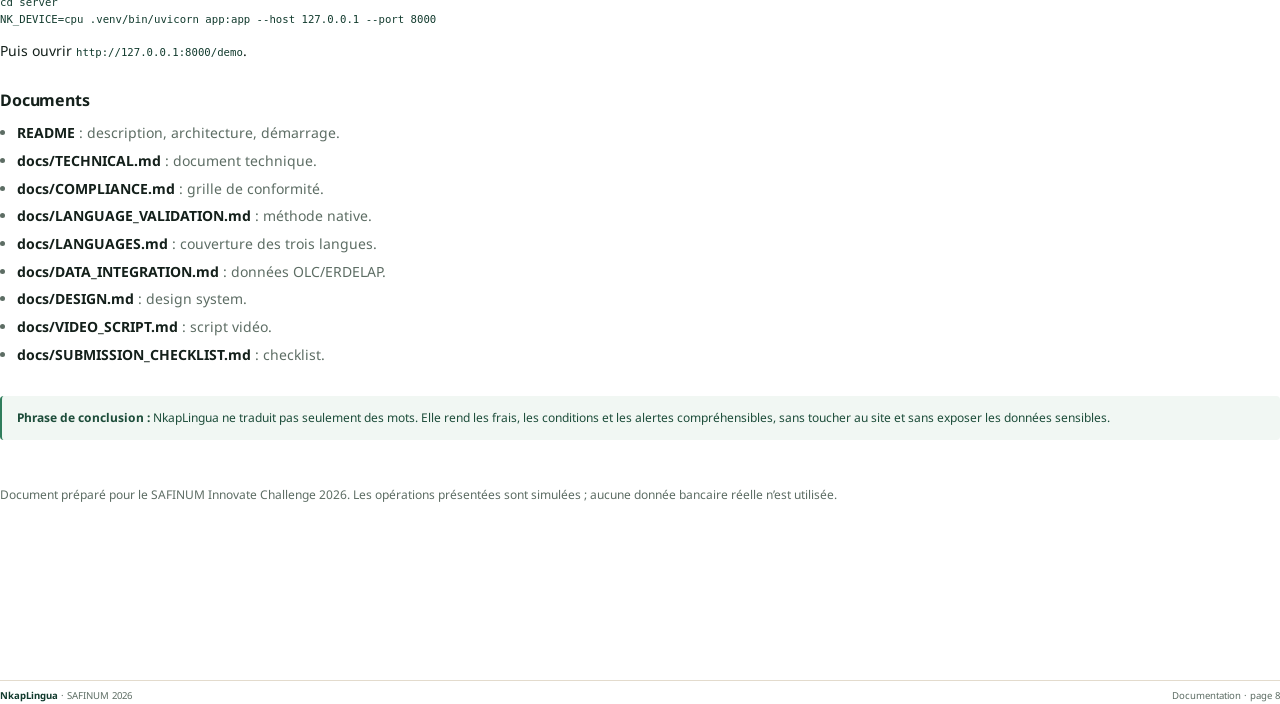
==== commit 4e286edc: "feat(ui): ajouter le reçu de traduction et fiabiliser la recette - data-nk-summary publié par le con" ====
--- a/docs/SUBMISSION_DOCUMENT.html
+++ b/docs/SUBMISSION_DOCUMENT.html
@@ -919,7 +919,7 @@
       <ul class="clean">
         <li>Les moteurs flagship-ai/NLLB sont des <strong>brouillons</strong>, pas des traductions certifiées.</li>
         <li>Les phrases courtes sont plus fiables que les phrases longues.</li>
-        <li>Les trois packs contiennent des brouillons humains et éditoriaux (185/198/199 entrées) mais aucune entrée validée : un T2 indépendant et un arbitre restent nécessaires.</li>
+        <li>Les trois packs contiennent des brouillons humains et éditoriaux (231/210/203 entrées) mais aucune entrée validée : un T2 indépendant et un arbitre restent nécessaires.</li>
         <li>Le backend filtre les sorties dégénérées ; les phrases critiques sans pack restent en français.</li>
         <li>La validation native est la prochaine étape obligatoire.</li>
         <li>Le prototype ne remplace pas une traduction contractuelle officielle.</li>
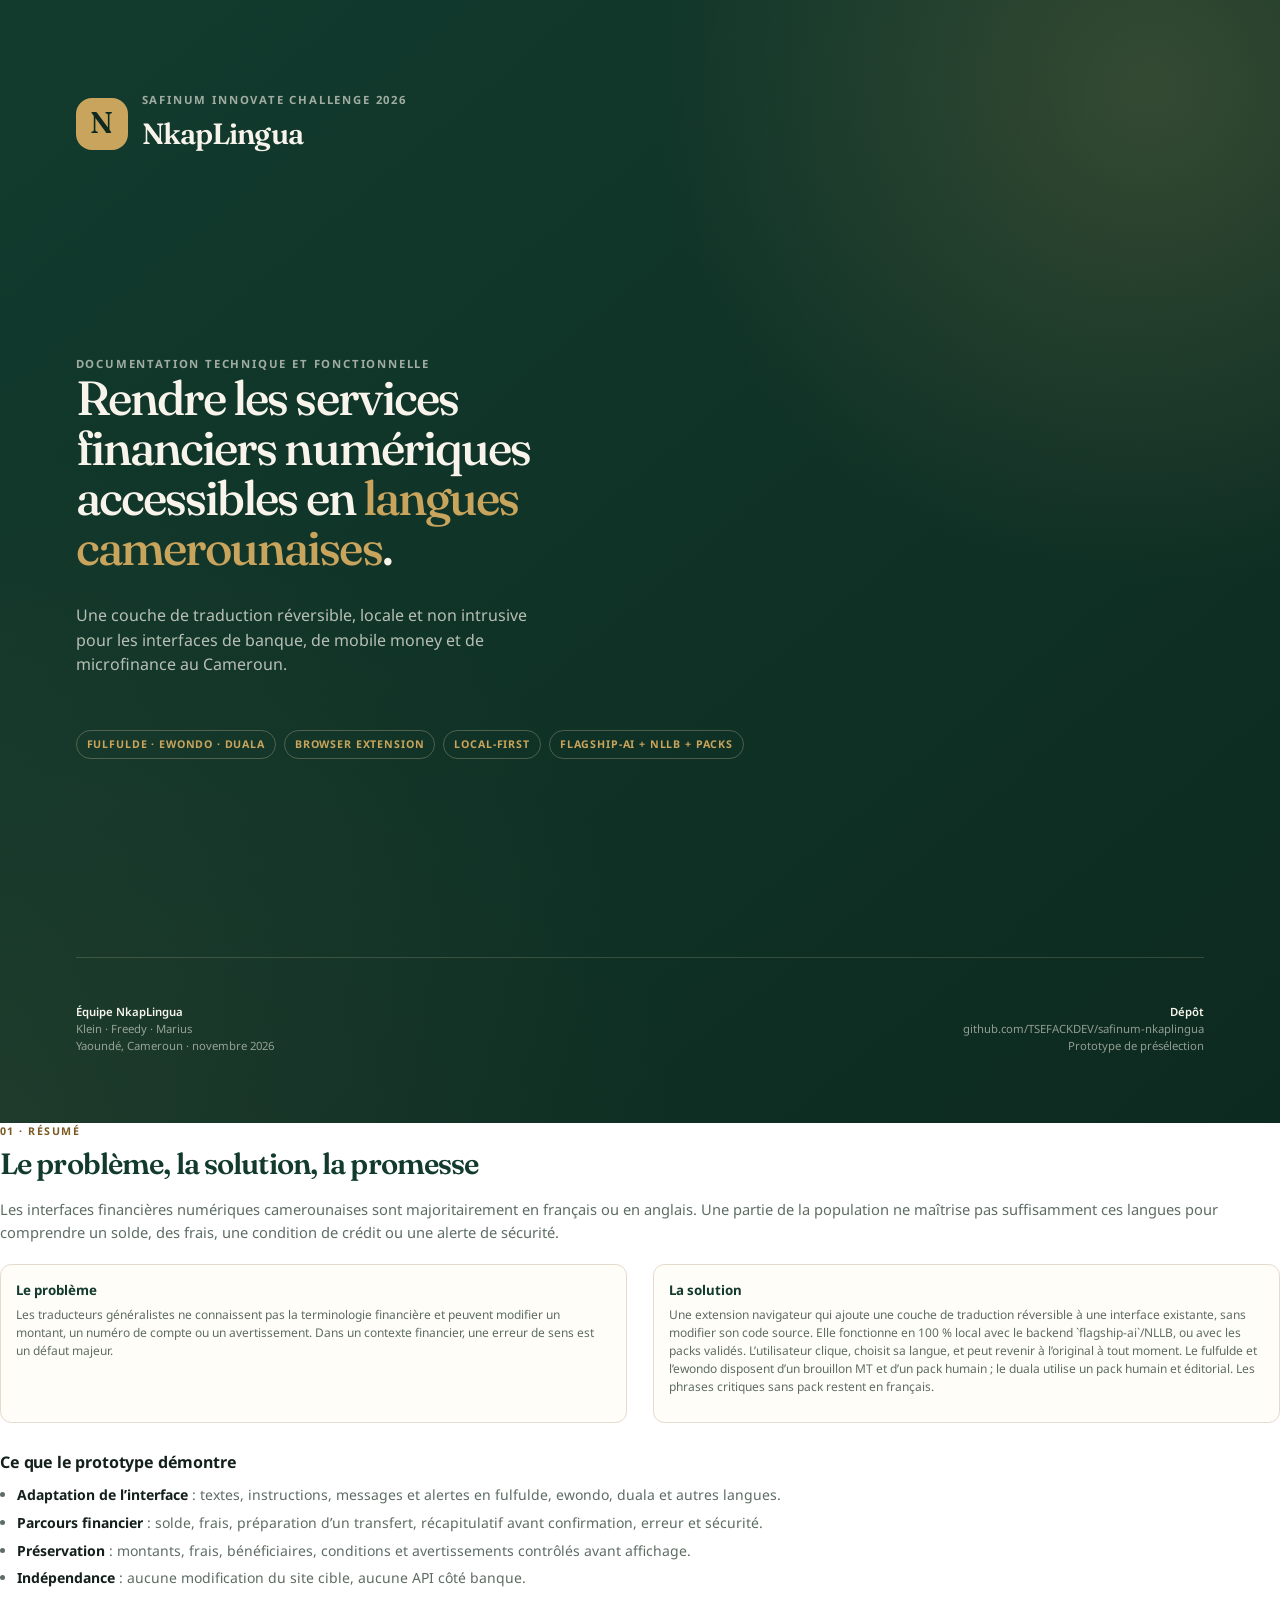
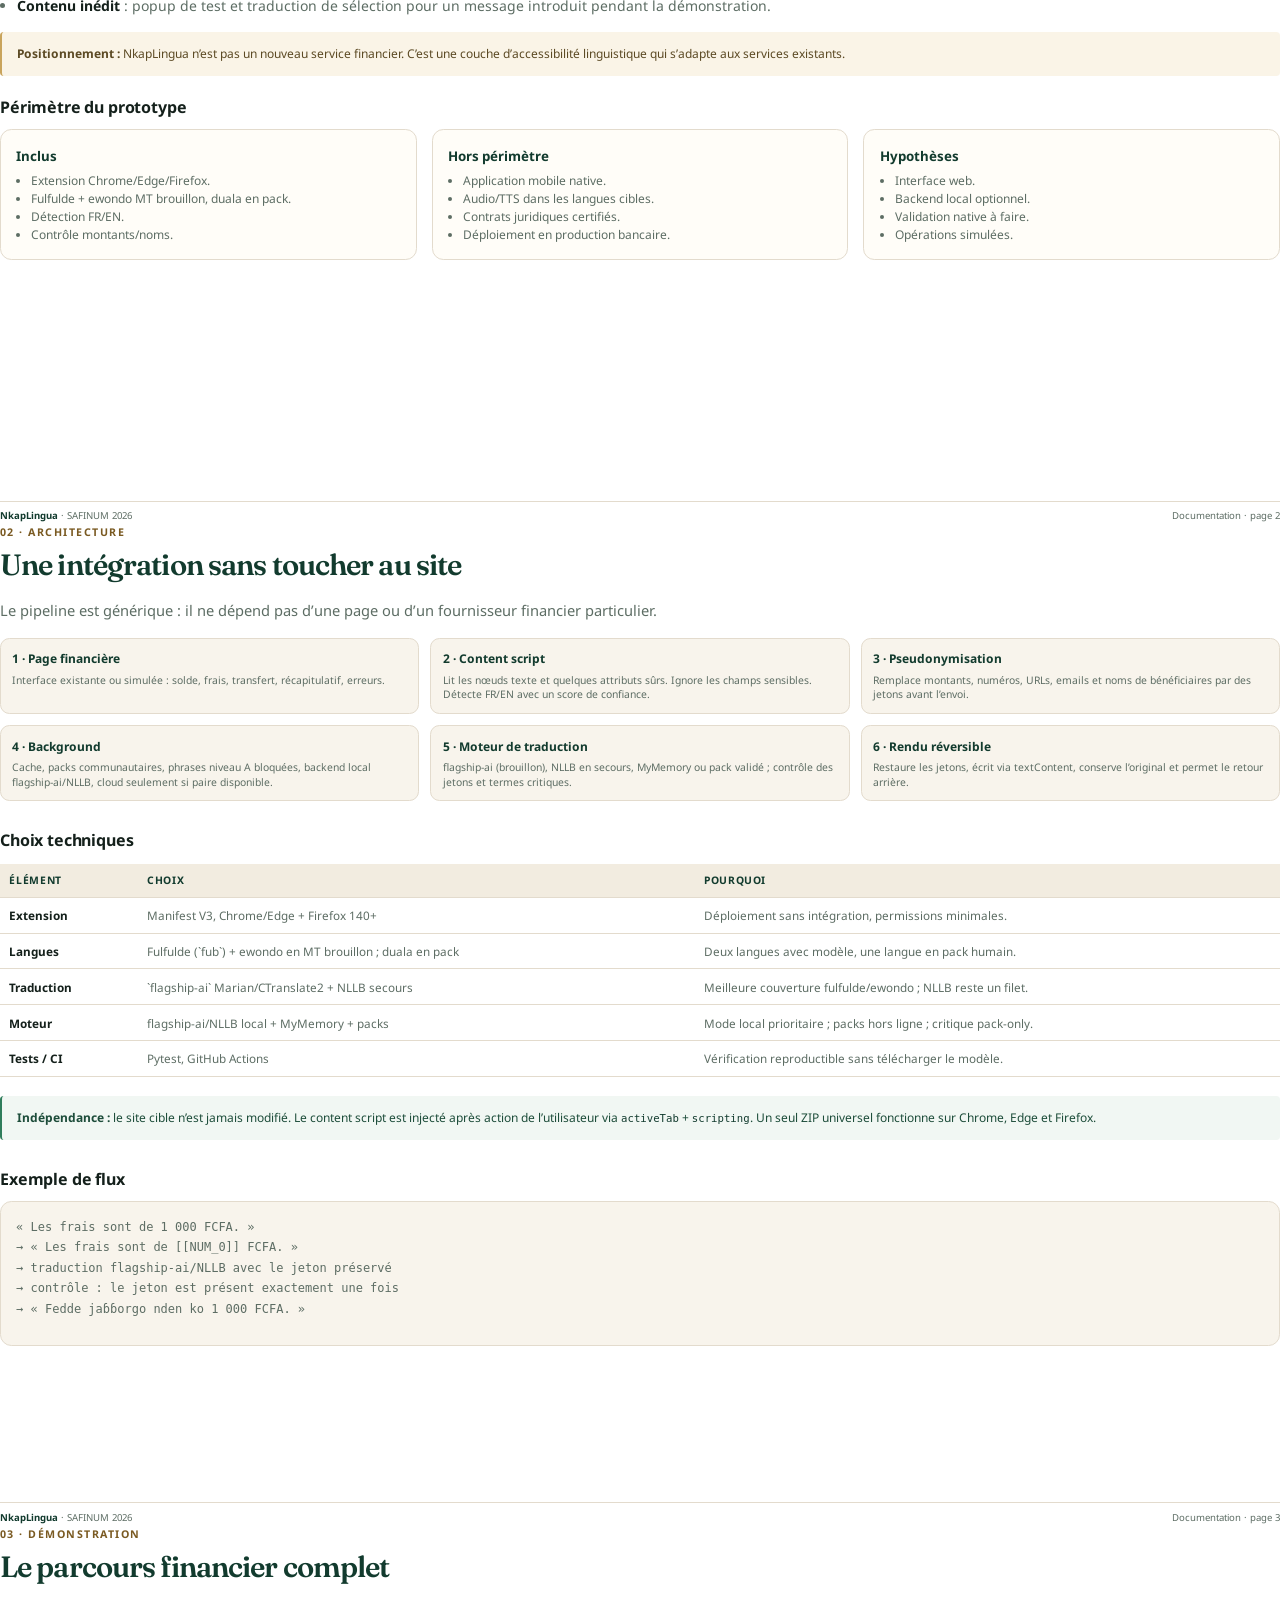
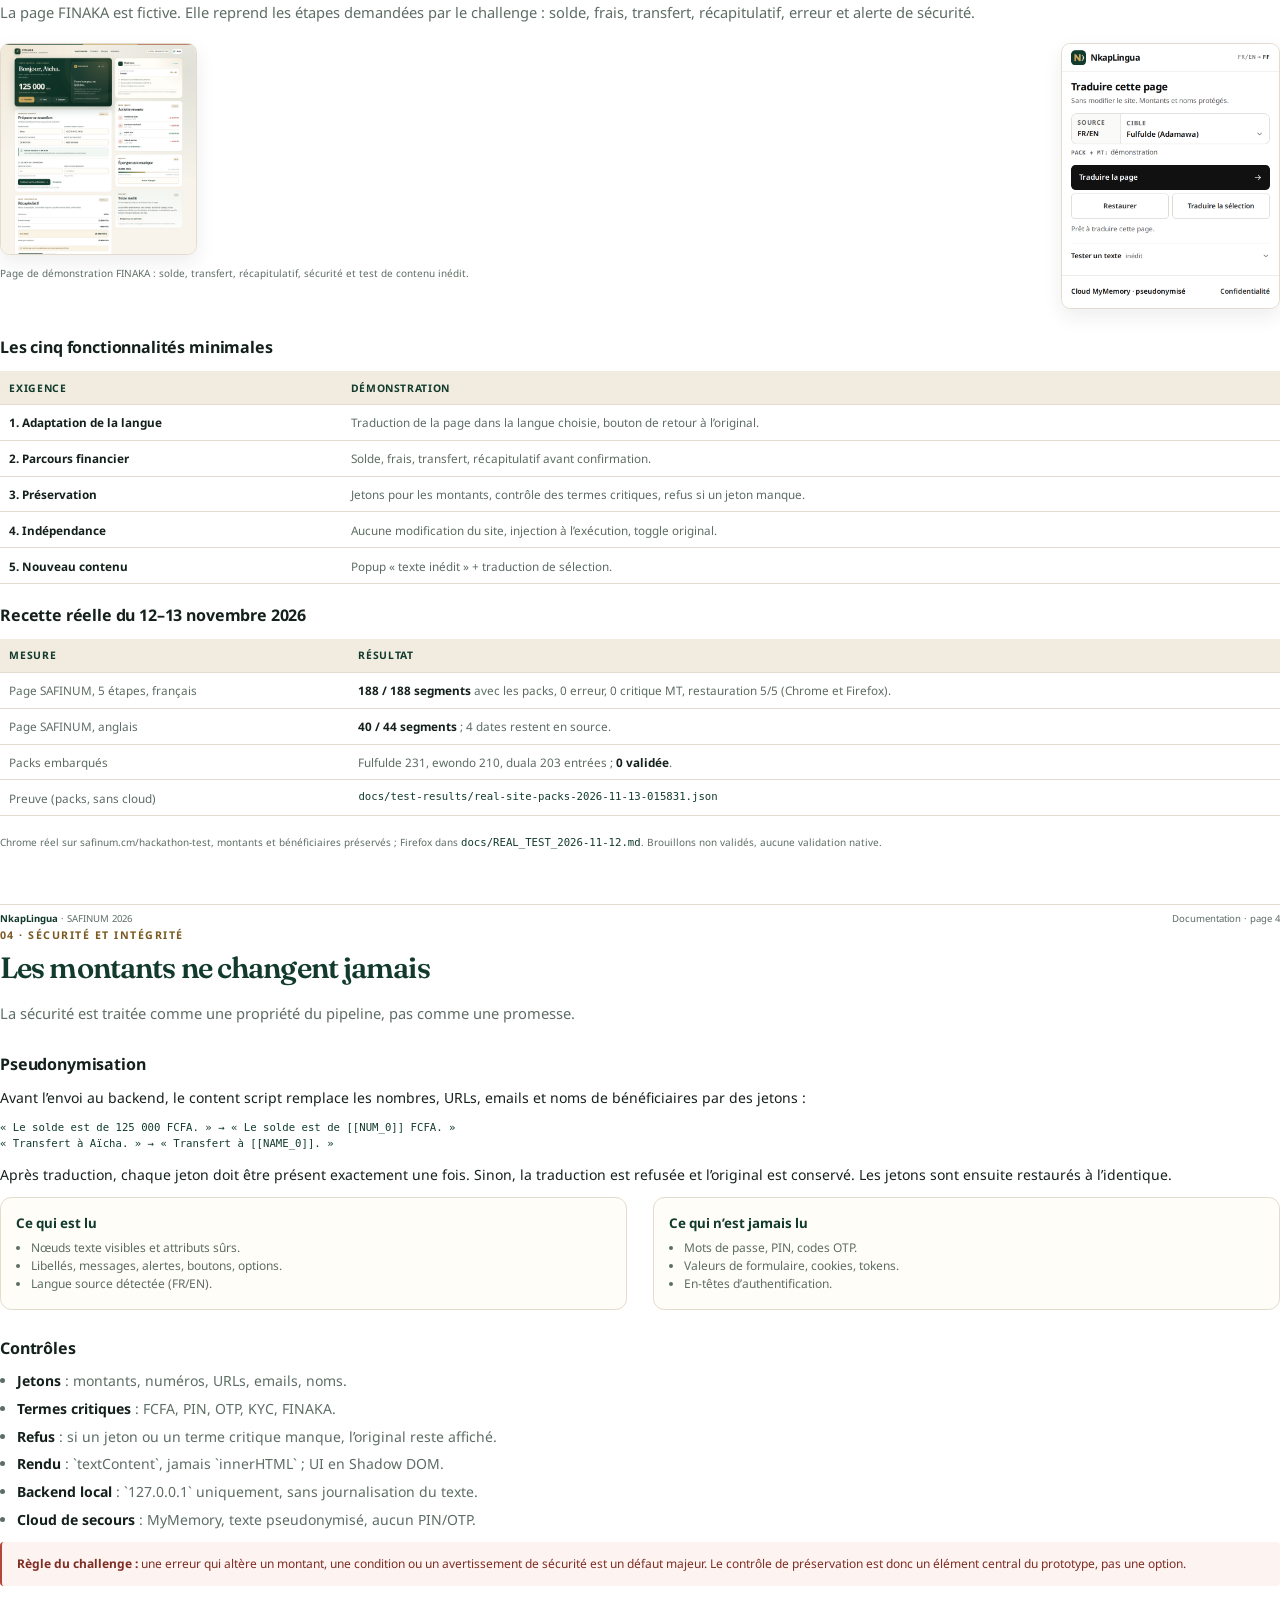
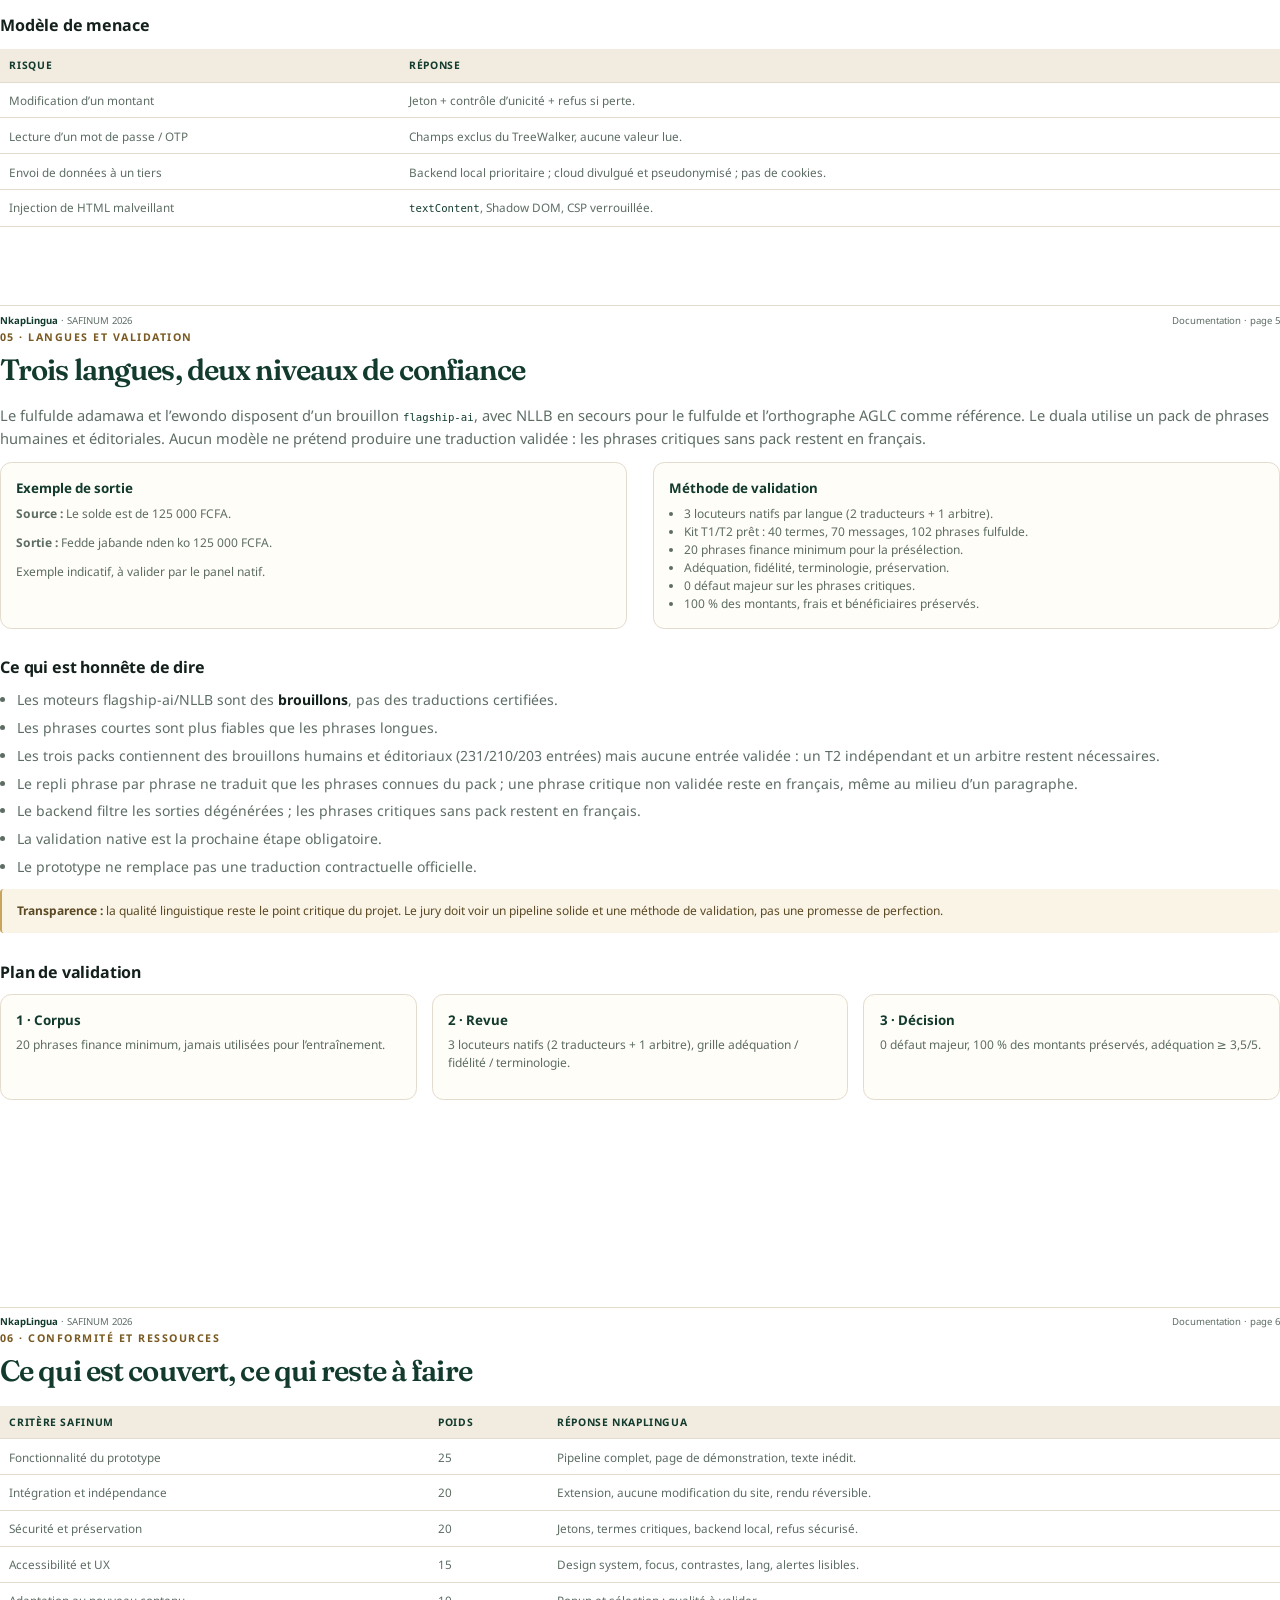
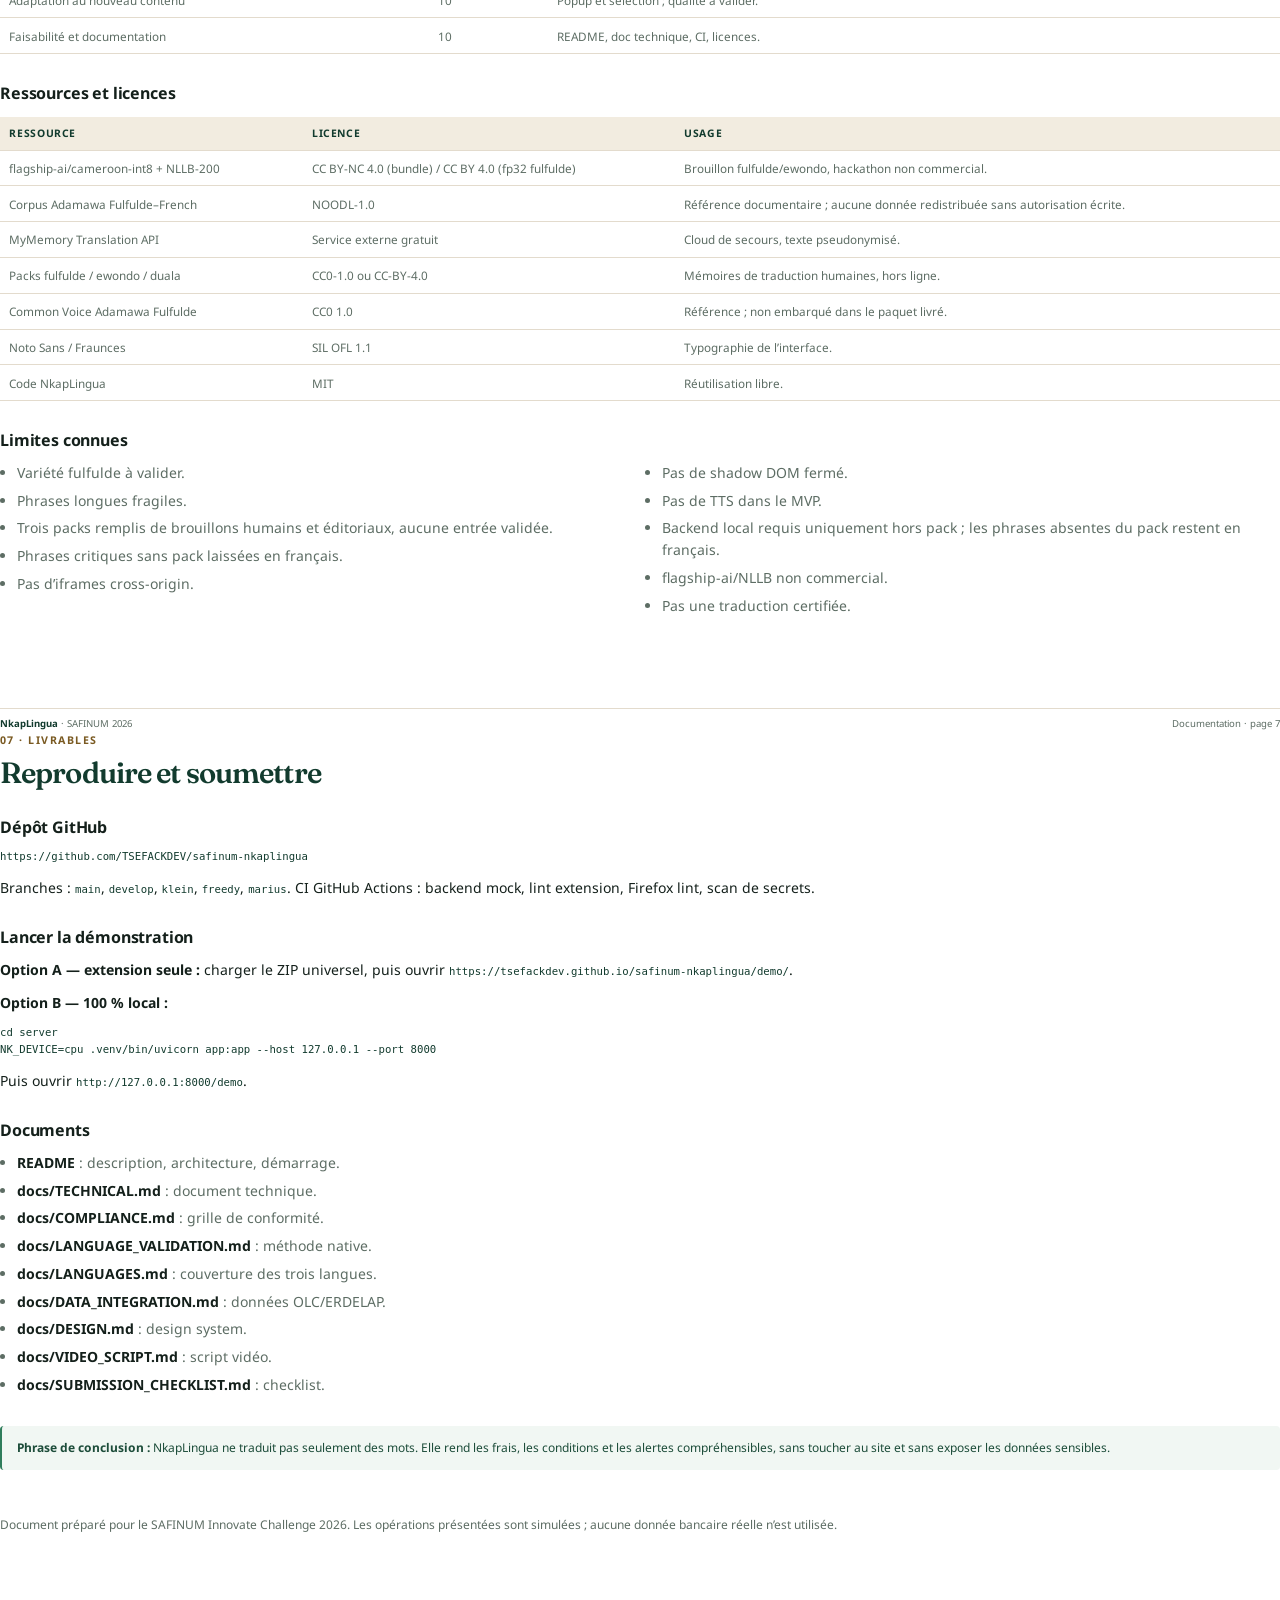
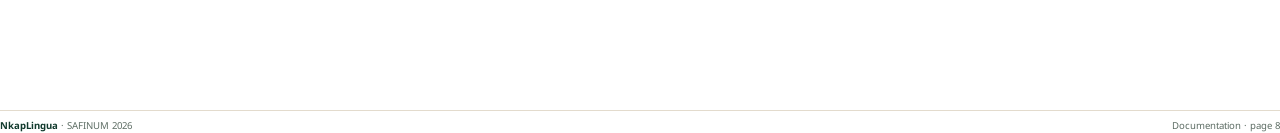
==== commit 1f6914a2: "fix: audit de soumission, reçu persistant et mention démo" ====
--- a/docs/SUBMISSION_DOCUMENT.html
+++ b/docs/SUBMISSION_DOCUMENT.html
@@ -530,7 +530,7 @@
         condition de crédit ou une alerte de sécurité.
       </p>
 
-      <div class="grid-2" style="margin-top: 7mm">
+      <div class="grid-2" style="margin-top: 5mm">
         <div class="card">
           <h4>Le problème</h4>
           <p>
@@ -578,28 +578,28 @@
         </li>
       </ul>
 
-      <div class="callout" style="margin-top: 6mm">
+      <div class="callout" style="margin-top: 4mm">
         <strong>Positionnement :</strong> NkapLingua n’est pas un nouveau service
         financier. C’est une couche d’accessibilité linguistique qui s’adapte aux
         services existants.
       </div>
 
-      <h3>Périmètre du prototype</h3>
+      <h3 style="margin-top: 5mm">Périmètre du prototype</h3>
       <div class="grid-3">
         <div class="card">
           <h4>Inclus</h4>
           <ul>
             <li>Extension Chrome/Edge/Firefox.</li>
             <li>Fulfulde + ewondo MT brouillon, duala en pack.</li>
-            <li>Détection FR/EN, choix de langue.</li>
-            <li>Parcours et contrôle montants/noms.</li>
+            <li>Détection FR/EN.</li>
+            <li>Contrôle montants/noms.</li>
           </ul>
         </div>
         <div class="card">
           <h4>Hors périmètre</h4>
           <ul>
             <li>Application mobile native.</li>
-            <li>Traduction audio/TTS dans les langues cibles.</li>
+            <li>Audio/TTS dans les langues cibles.</li>
             <li>Contrats juridiques certifiés.</li>
             <li>Déploiement en production bancaire.</li>
           </ul>
@@ -607,7 +607,7 @@
         <div class="card">
           <h4>Hypothèses</h4>
           <ul>
-            <li>Interface web dans un navigateur.</li>
+            <li>Interface web.</li>
             <li>Backend local optionnel.</li>
             <li>Validation native à faire.</li>
             <li>Opérations simulées.</li>
@@ -746,7 +746,7 @@
 
       <div class="figure-row" style="margin-top: 5mm">
         <div style="flex: 1">
-          <img class="screenshot" src="assets/demo-overview.png" alt="Aperçu de la page FINAKA" />
+          <img class="screenshot" style="max-height: 56mm; width: auto" src="assets/demo-overview.png" alt="Aperçu de la page FINAKA" />
           <p class="figure-caption">
             Page de démonstration FINAKA : solde, transfert, récapitulatif,
             sécurité et test de contenu inédit.
@@ -783,6 +783,34 @@
         </tr>
       </table>
 
+      <h3 style="margin-top: 5mm">Recette réelle du 12–13 novembre 2026</h3>
+      <table>
+        <tr>
+          <th>Mesure</th>
+          <th>Résultat</th>
+        </tr>
+        <tr>
+          <td>Page SAFINUM, 5 étapes, français</td>
+          <td><strong>188 / 188 segments</strong> avec les packs, 0 erreur, 0 critique MT, restauration 5/5 (Chrome et Firefox).</td>
+        </tr>
+        <tr>
+          <td>Page SAFINUM, anglais</td>
+          <td><strong>40 / 44 segments</strong> ; 4 dates restent en source.</td>
+        </tr>
+        <tr>
+          <td>Packs embarqués</td>
+          <td>Fulfulde 231, ewondo 210, duala 203 entrées ; <strong>0 validée</strong>.</td>
+        </tr>
+        <tr>
+          <td>Preuve (packs, sans cloud)</td>
+          <td class="mono">docs/test-results/real-site-packs-2026-11-13-015831.json</td>
+        </tr>
+      </table>
+      <p class="figure-caption">
+        Chrome réel sur safinum.cm/hackathon-test, montants et bénéficiaires
+        préservés ; Firefox dans <span class="mono">docs/REAL_TEST_2026-11-12.md</span>.
+        Brouillons non validés, aucune validation native.
+      </p>
 
       <div class="page-footer">
         <span><strong>NkapLingua</strong> · SAFINUM 2026</span>
@@ -920,6 +948,7 @@
         <li>Les moteurs flagship-ai/NLLB sont des <strong>brouillons</strong>, pas des traductions certifiées.</li>
         <li>Les phrases courtes sont plus fiables que les phrases longues.</li>
         <li>Les trois packs contiennent des brouillons humains et éditoriaux (231/210/203 entrées) mais aucune entrée validée : un T2 indépendant et un arbitre restent nécessaires.</li>
+        <li>Le repli phrase par phrase ne traduit que les phrases connues du pack ; une phrase critique non validée reste en français, même au milieu d’un paragraphe.</li>
         <li>Le backend filtre les sorties dégénérées ; les phrases critiques sans pack restent en français.</li>
         <li>La validation native est la prochaine étape obligatoire.</li>
         <li>Le prototype ne remplace pas une traduction contractuelle officielle.</li>
@@ -1011,7 +1040,7 @@
         <tr>
           <td>Corpus Adamawa Fulfulde–French</td>
           <td>NOODL-1.0</td>
-          <td>Évaluation / adaptation.</td>
+          <td>Référence documentaire ; aucune donnée redistribuée sans autorisation écrite.</td>
         </tr>
         <tr>
           <td>MyMemory Translation API</td>
@@ -1026,7 +1055,7 @@
         <tr>
           <td>Common Voice Adamawa Fulfulde</td>
           <td>CC0 1.0</td>
-          <td>Audio optionnel.</td>
+          <td>Référence ; non embarqué dans le paquet livré.</td>
         </tr>
         <tr>
           <td>Noto Sans / Fraunces</td>
@@ -1049,7 +1078,7 @@
         <li>Pas d’iframes cross-origin.</li>
         <li>Pas de shadow DOM fermé.</li>
         <li>Pas de TTS dans le MVP.</li>
-        <li>Backend local requis pour la MT ewondo/fulfulde.</li>
+        <li>Backend local requis uniquement hors pack ; les phrases absentes du pack restent en français.</li>
         <li>flagship-ai/NLLB non commercial.</li>
         <li>Pas une traduction certifiée.</li>
       </ul>
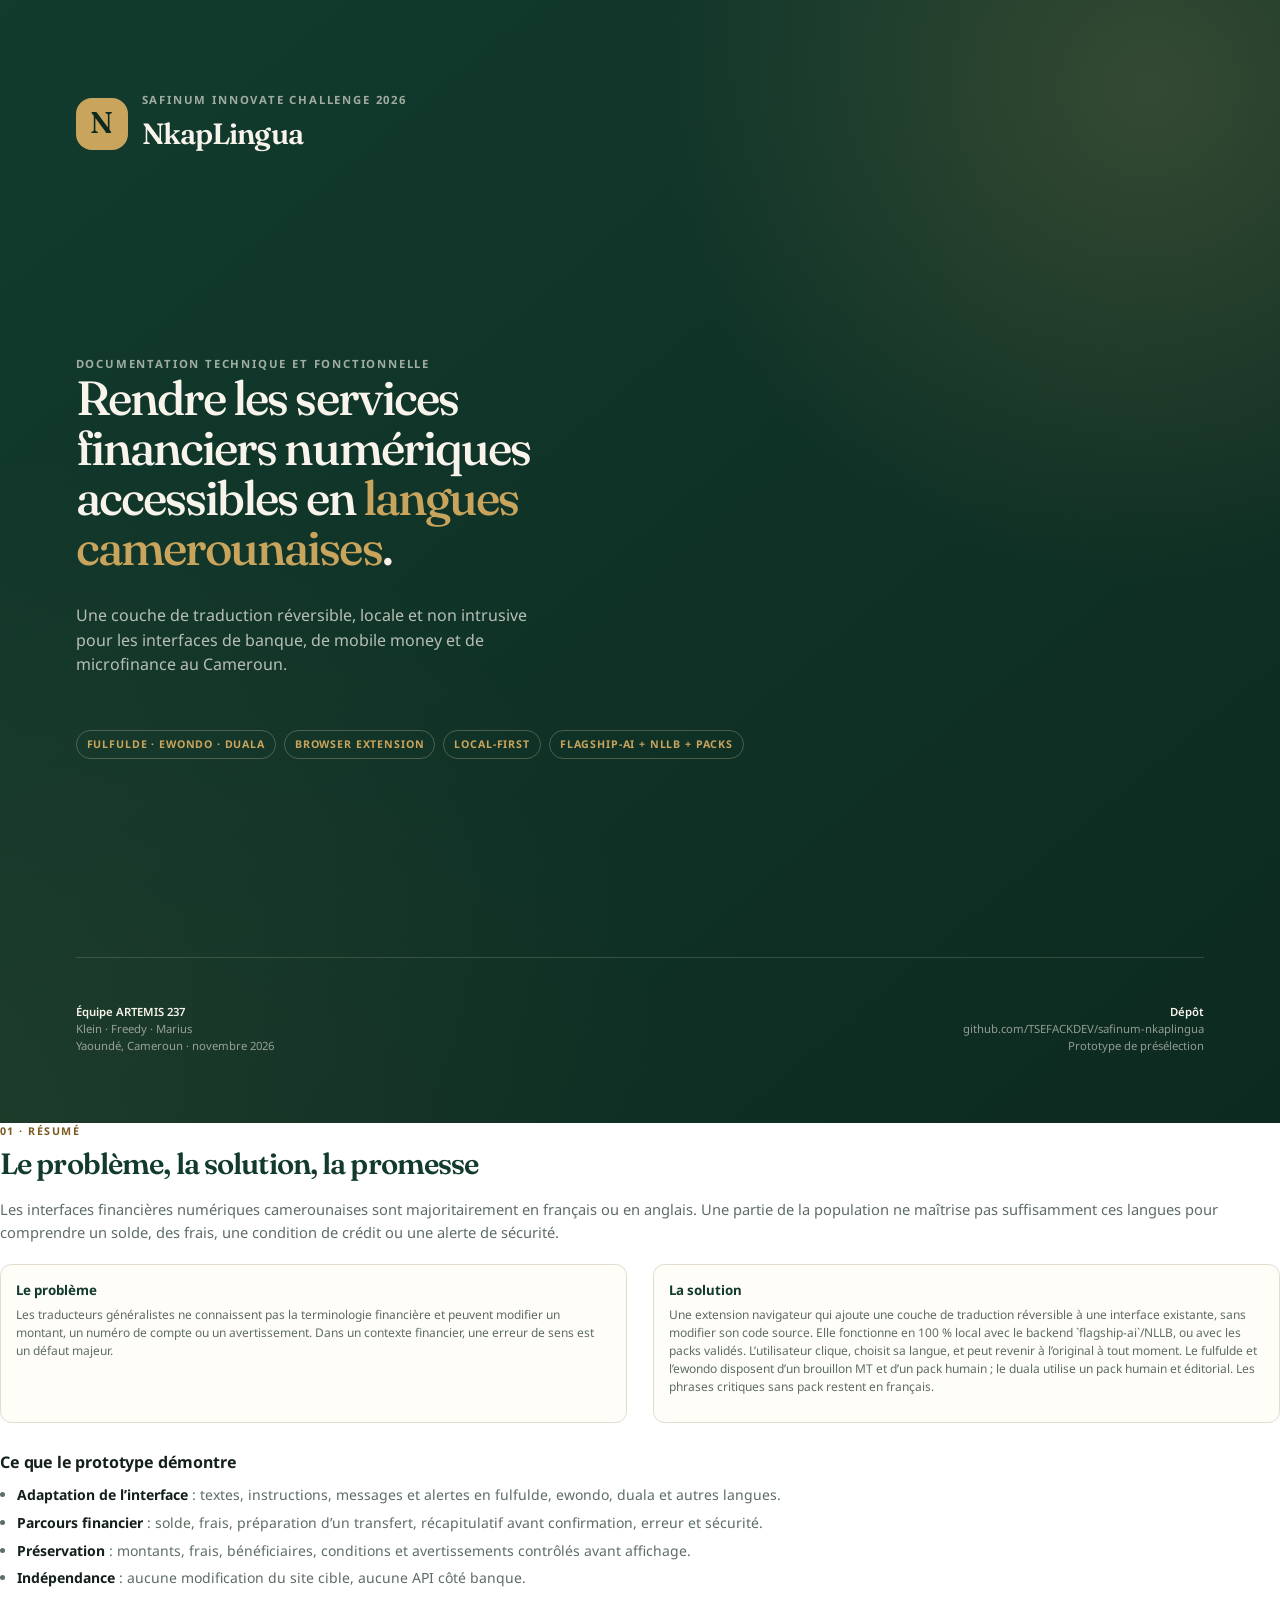
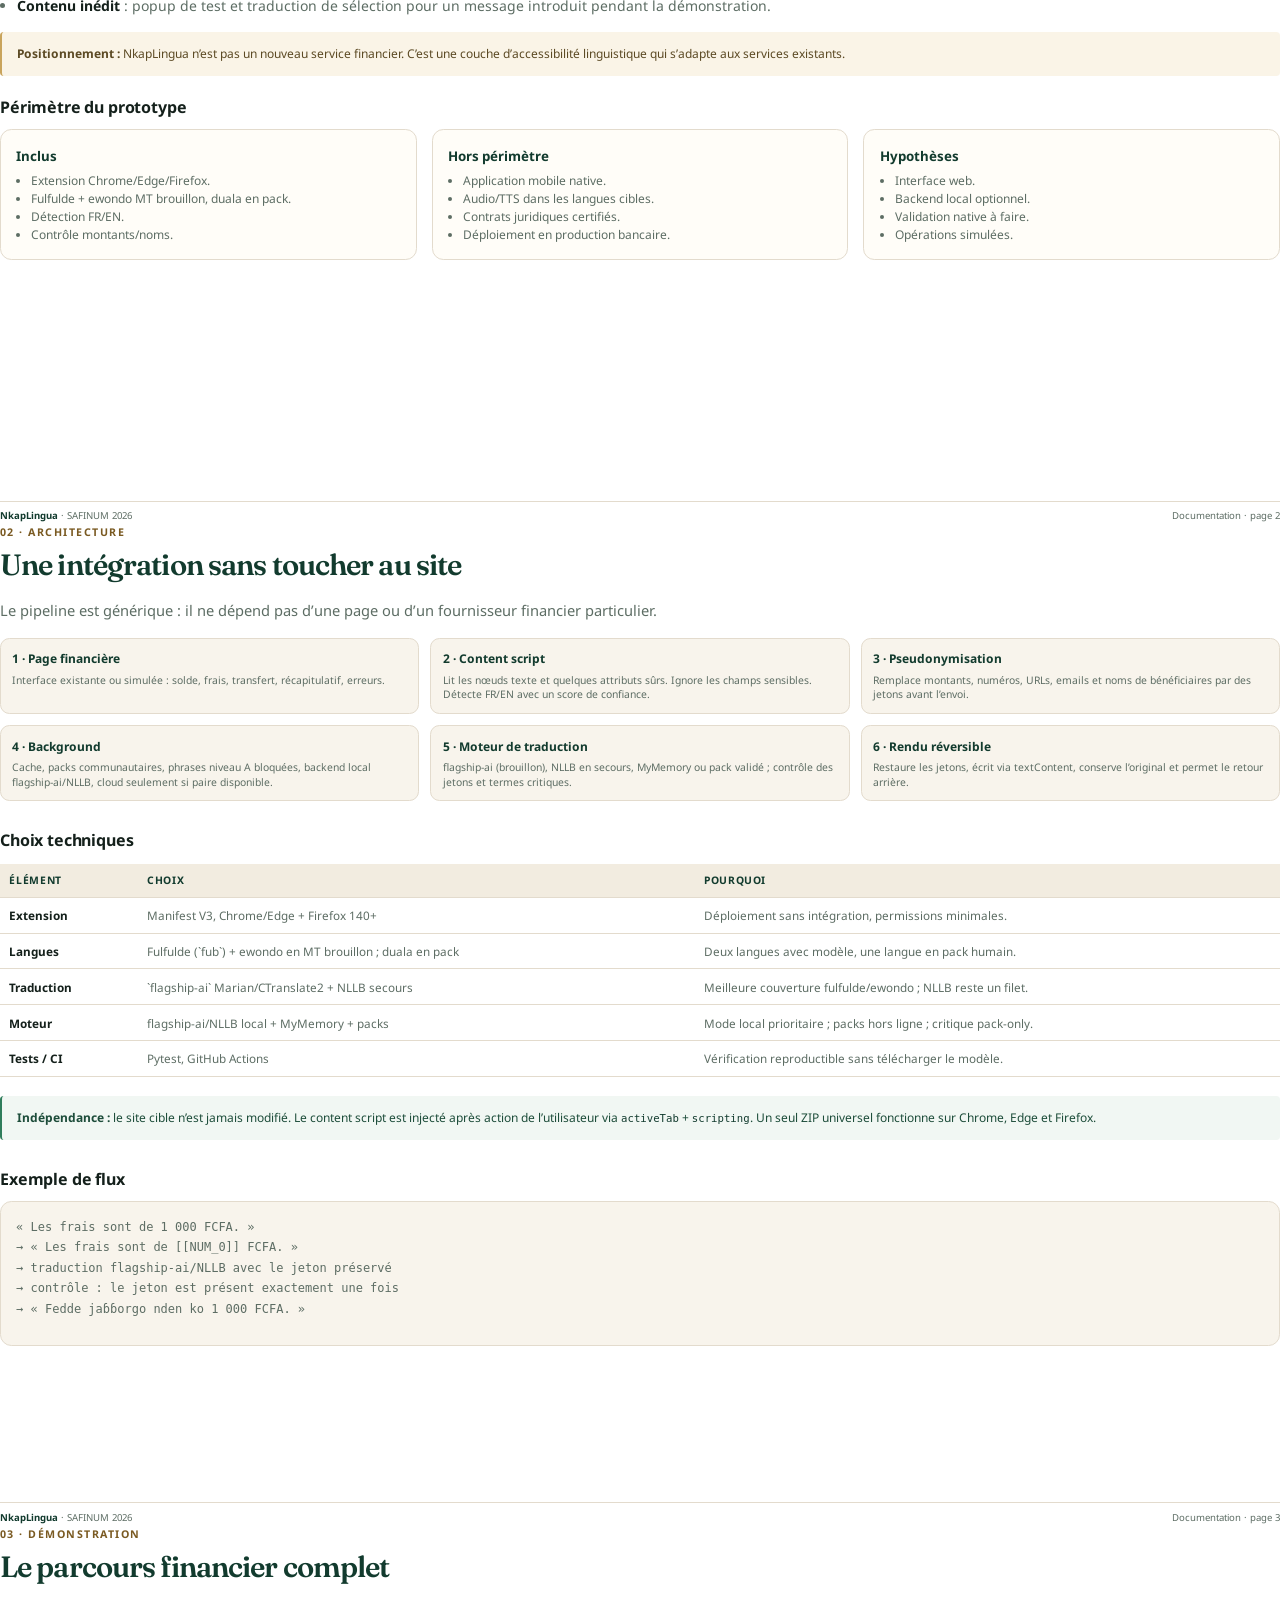
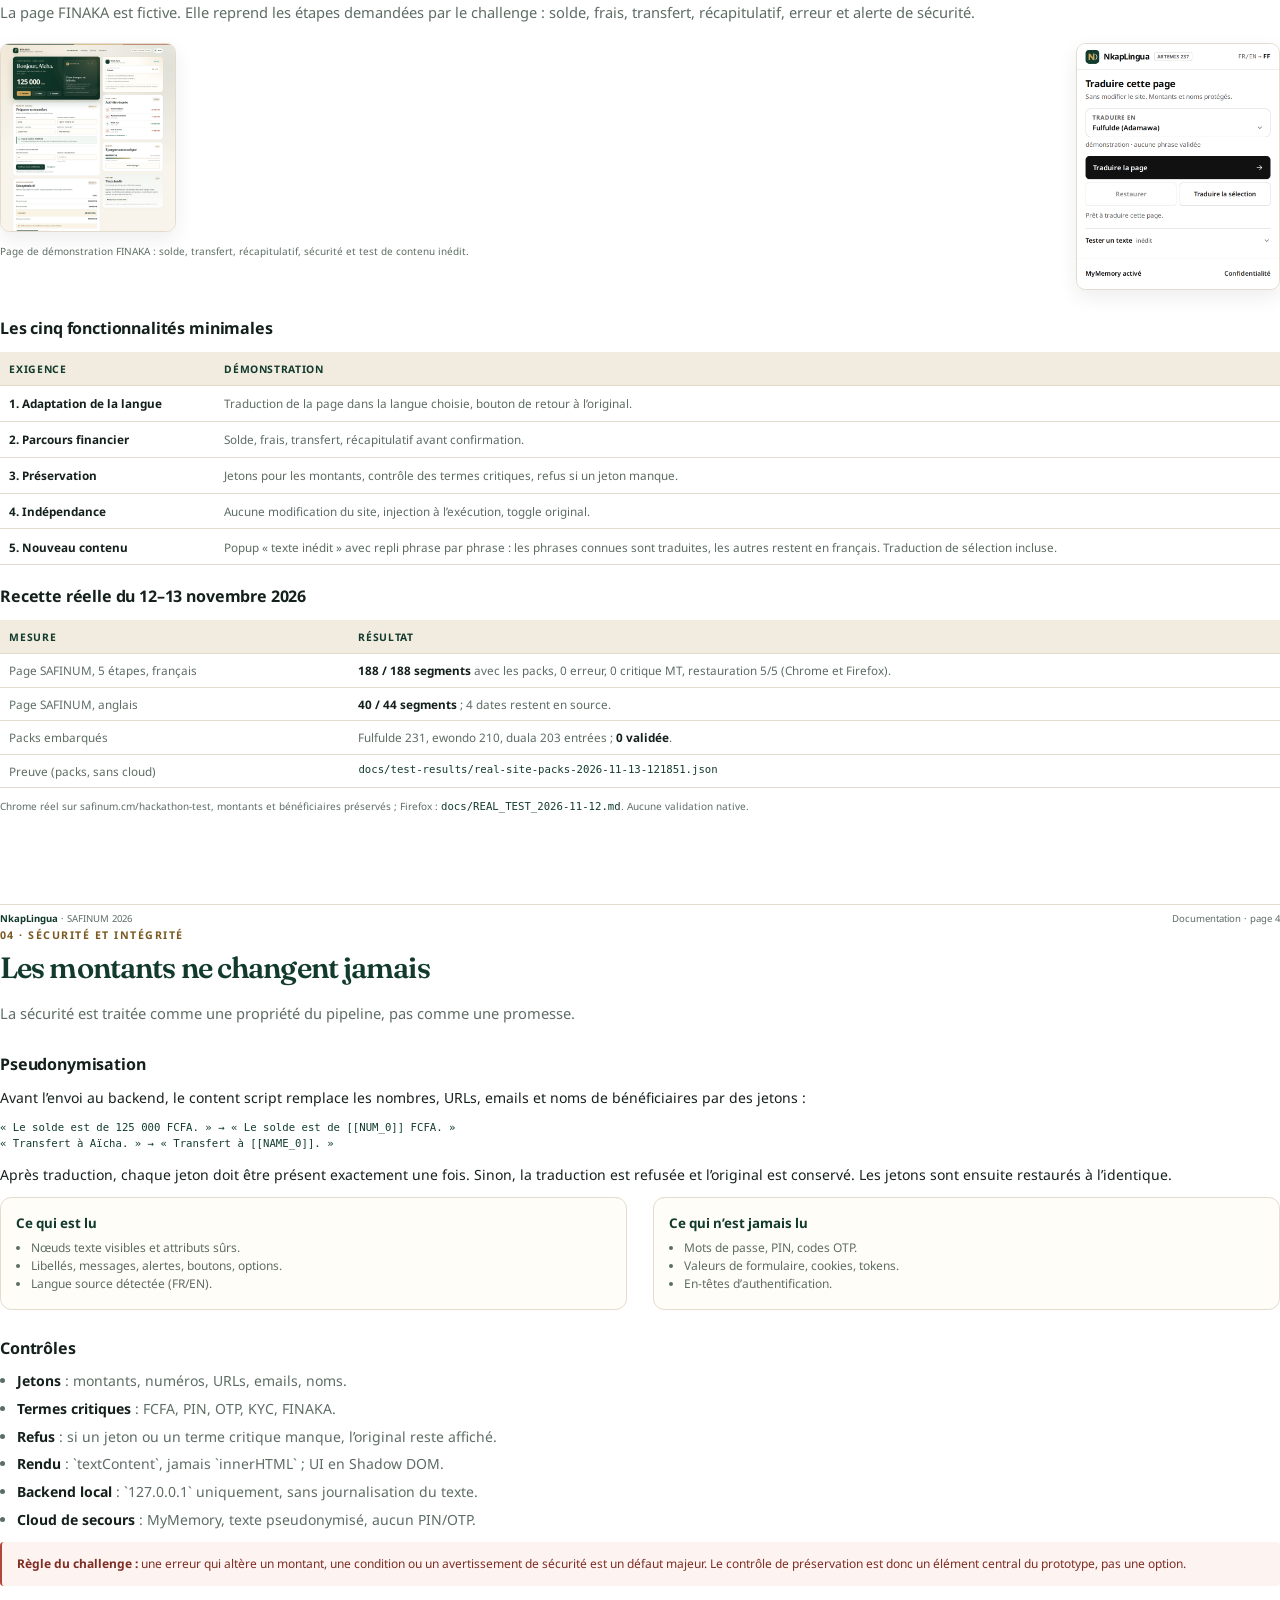
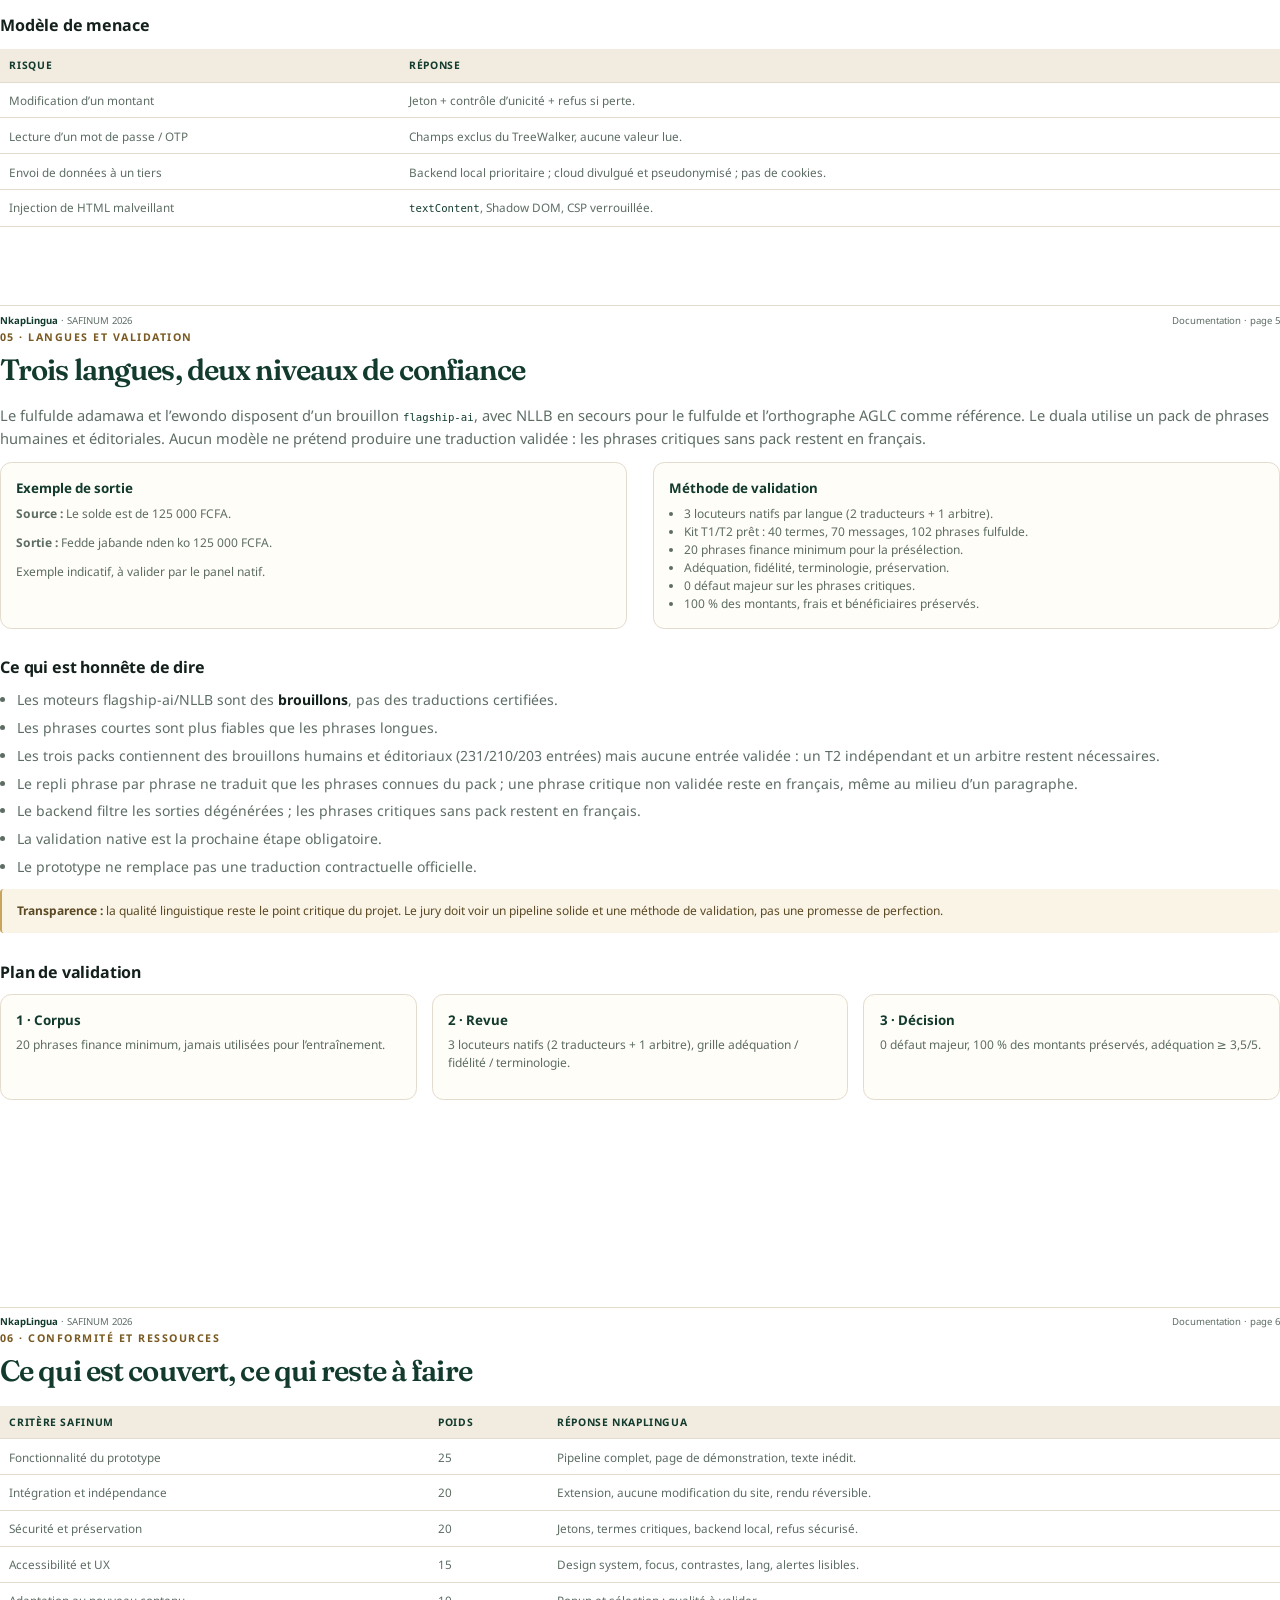
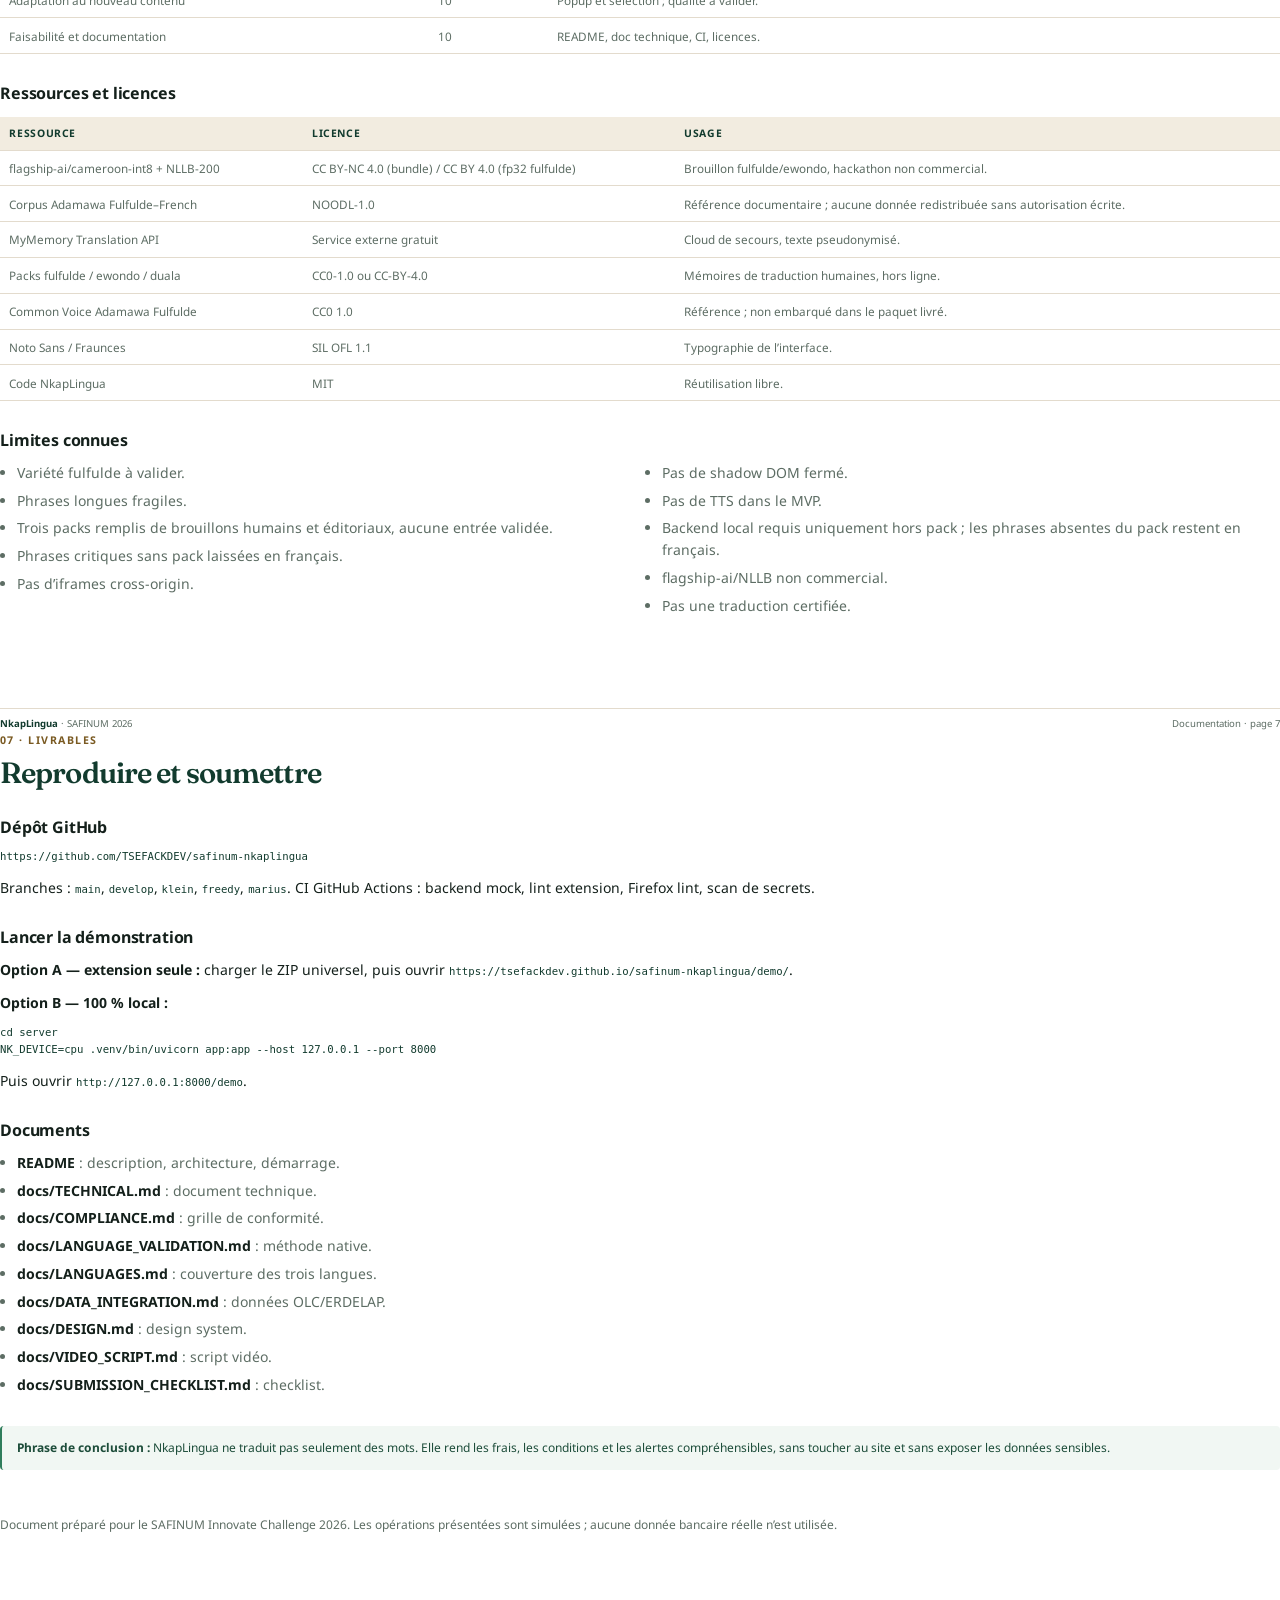
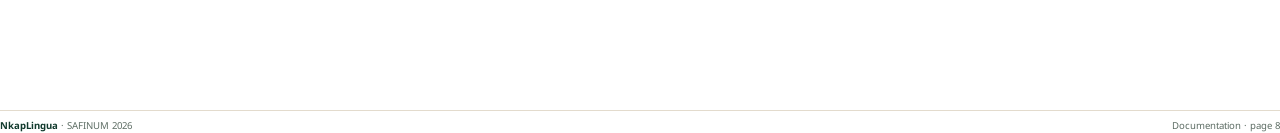
==== commit 9f37be7e: "feat: simplifier le popup et expliquer le repli du texte inédit" ====
--- a/docs/SUBMISSION_DOCUMENT.html
+++ b/docs/SUBMISSION_DOCUMENT.html
@@ -399,6 +399,14 @@
         margin-top: 1.5mm;
         color: var(--muted);
         font-size: 7.5pt;
+      }
+
+      .compact-table {
+        margin-bottom: 3mm;
+      }
+
+      .compact-table td {
+        padding: 1.9mm 2.5mm;
       }
 
       .diagram {
@@ -507,7 +515,7 @@
 
       <div class="cover-bottom">
         <p>
-          <strong>Équipe NkapLingua</strong><br />
+          <strong>Équipe ARTEMIS 237</strong><br />
           Klein · Freedy · Marius<br />
           Yaoundé, Cameroun · novembre 2026
         </p>
@@ -746,13 +754,13 @@
 
       <div class="figure-row" style="margin-top: 5mm">
         <div style="flex: 1">
-          <img class="screenshot" style="max-height: 56mm; width: auto" src="assets/demo-overview.png" alt="Aperçu de la page FINAKA" />
+          <img class="screenshot" style="max-height: 50mm; width: auto" src="assets/demo-overview.png" alt="Aperçu de la page FINAKA" />
           <p class="figure-caption">
             Page de démonstration FINAKA : solde, transfert, récapitulatif,
             sécurité et test de contenu inédit.
           </p>
         </div>
-        <img class="screenshot-small" src="assets/popup.png" alt="Popup NkapLingua" />
+        <img class="screenshot-small" style="width: 54mm" src="assets/popup.png" alt="Popup NkapLingua" />
       </div>
 
       <h3>Les cinq fonctionnalités minimales</h3>
@@ -779,12 +787,12 @@
         </tr>
         <tr>
           <td><strong>5. Nouveau contenu</strong></td>
-          <td>Popup « texte inédit » + traduction de sélection.</td>
+          <td>Popup « texte inédit » avec repli phrase par phrase : les phrases connues sont traduites, les autres restent en français. Traduction de sélection incluse.</td>
         </tr>
       </table>
 
-      <h3 style="margin-top: 5mm">Recette réelle du 12–13 novembre 2026</h3>
-      <table>
+      <h3 style="margin-top: 3mm">Recette réelle du 12–13 novembre 2026</h3>
+      <table class="compact-table">
         <tr>
           <th>Mesure</th>
           <th>Résultat</th>
@@ -803,13 +811,13 @@
         </tr>
         <tr>
           <td>Preuve (packs, sans cloud)</td>
-          <td class="mono">docs/test-results/real-site-packs-2026-11-13-015831.json</td>
+          <td class="mono">docs/test-results/real-site-packs-2026-11-13-121851.json</td>
         </tr>
       </table>
       <p class="figure-caption">
         Chrome réel sur safinum.cm/hackathon-test, montants et bénéficiaires
-        préservés ; Firefox dans <span class="mono">docs/REAL_TEST_2026-11-12.md</span>.
-        Brouillons non validés, aucune validation native.
+        préservés ; Firefox : <span class="mono">docs/REAL_TEST_2026-11-12.md</span>.
+        Aucune validation native.
       </p>
 
       <div class="page-footer">
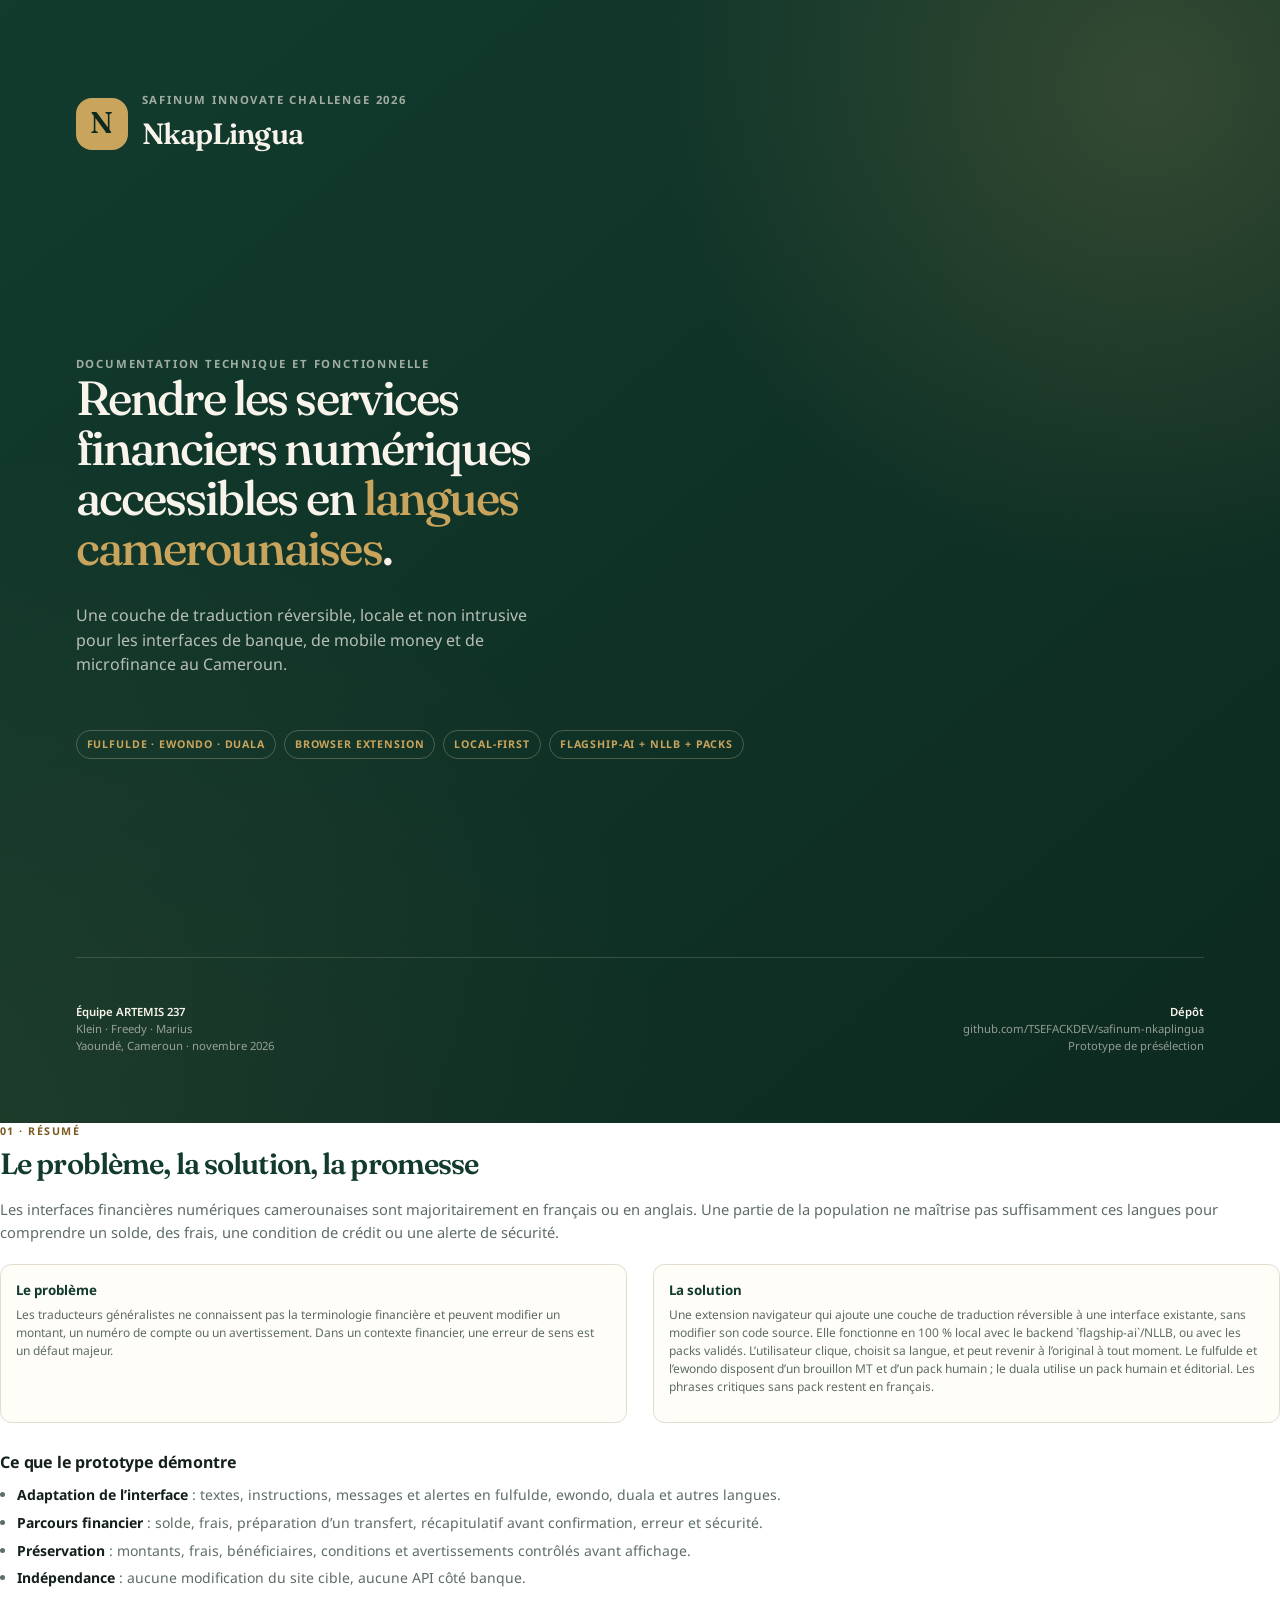
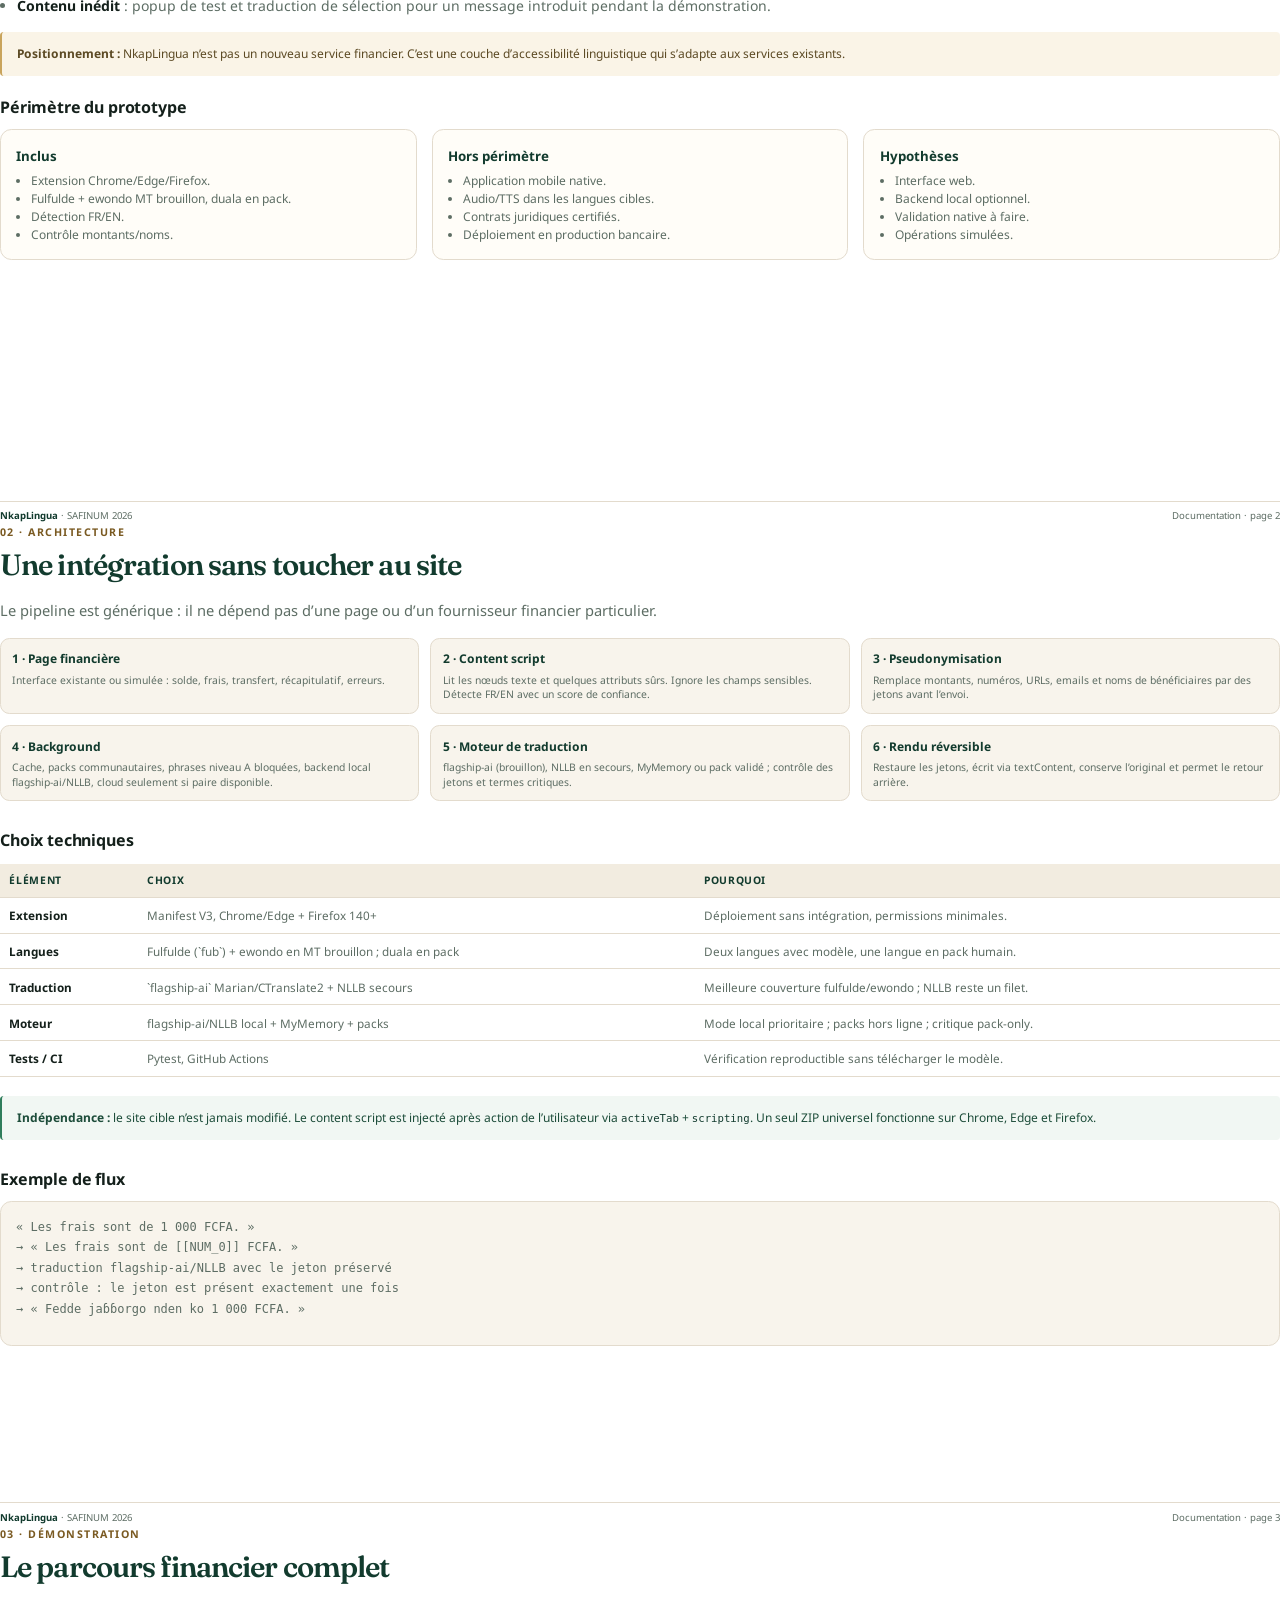
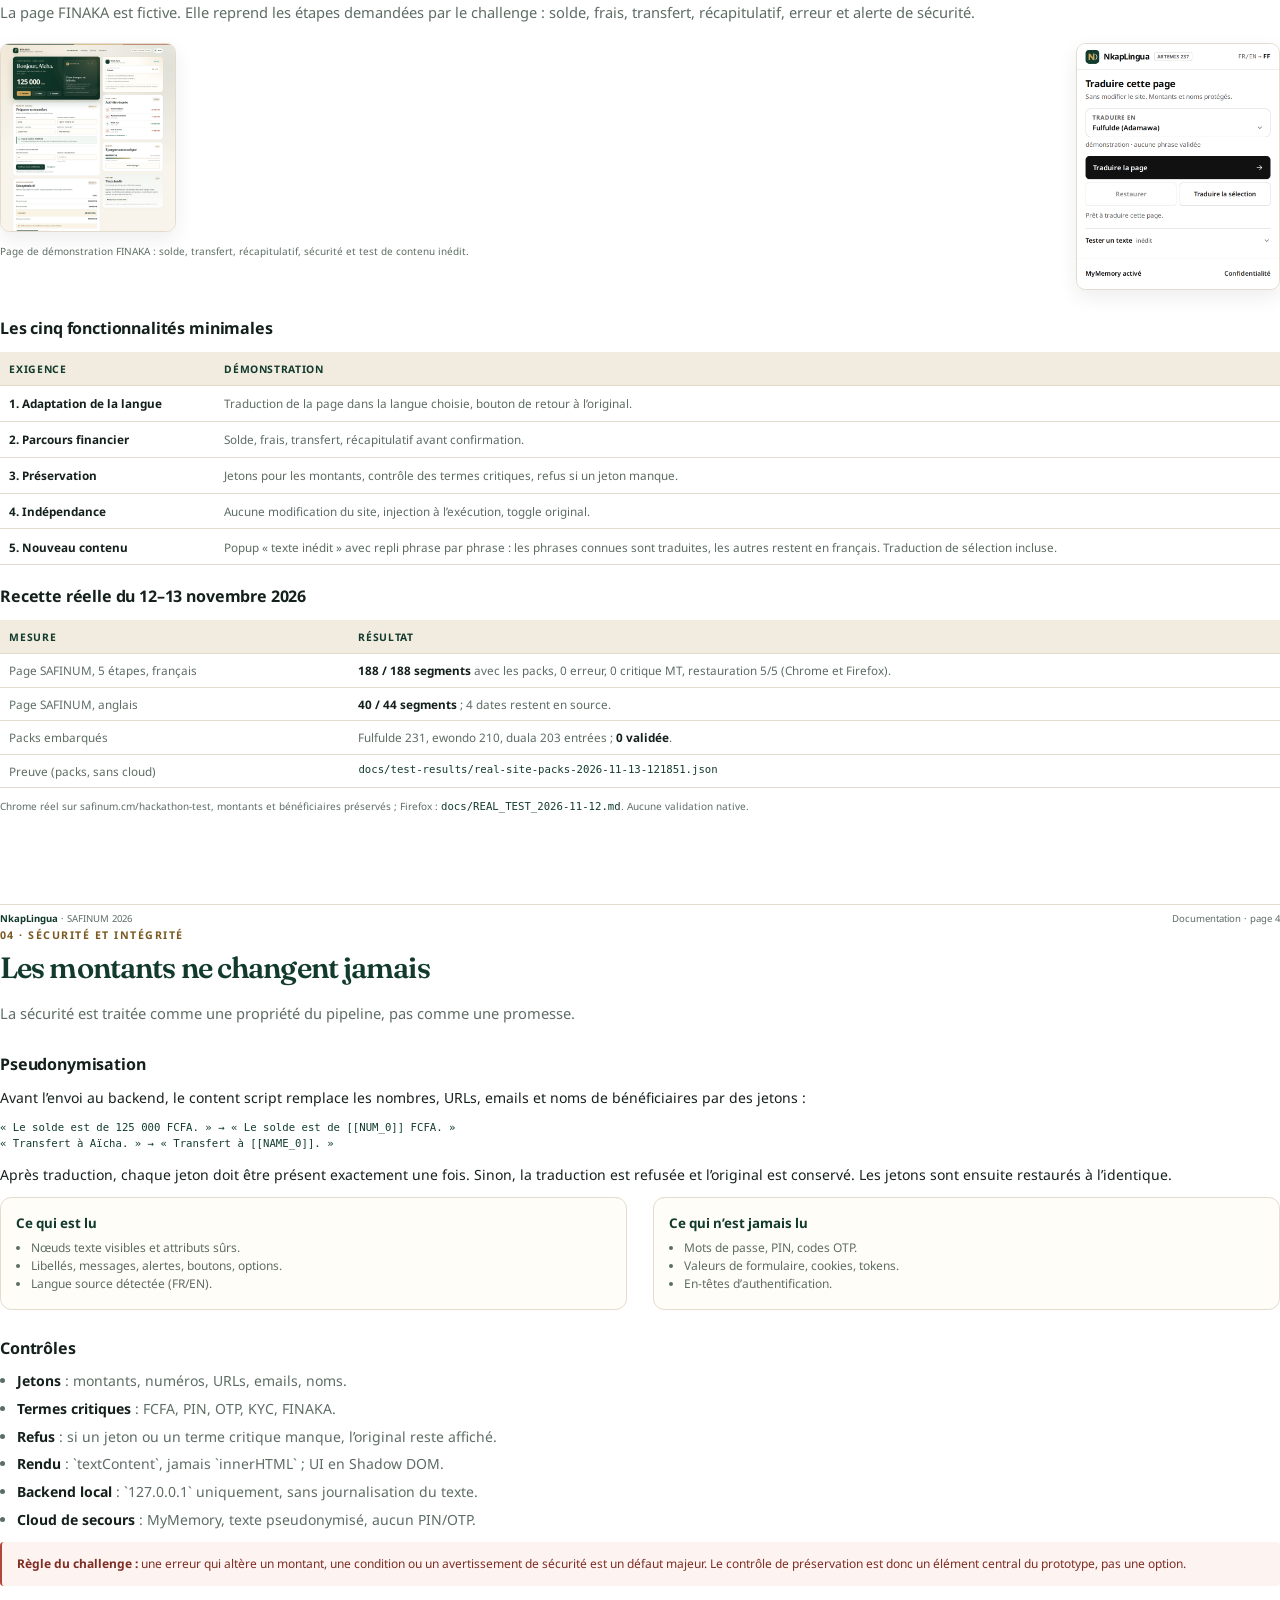
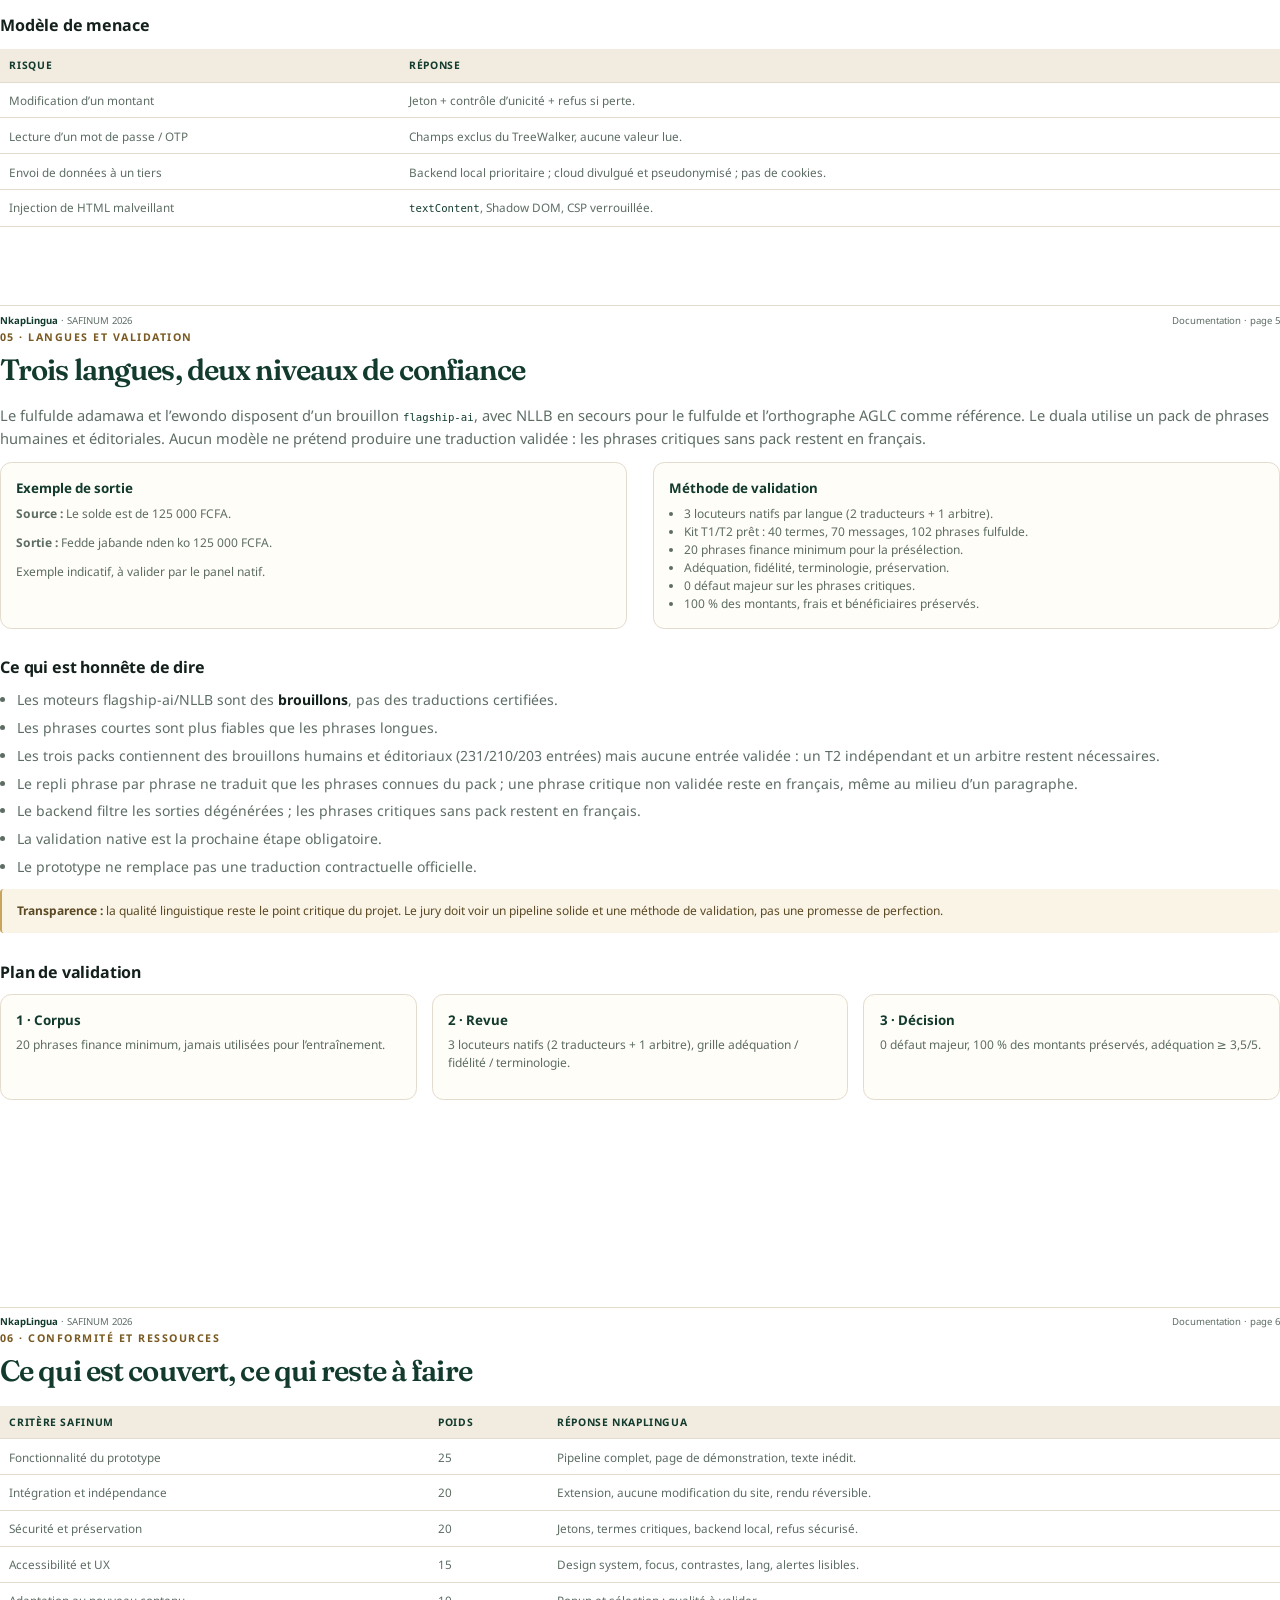
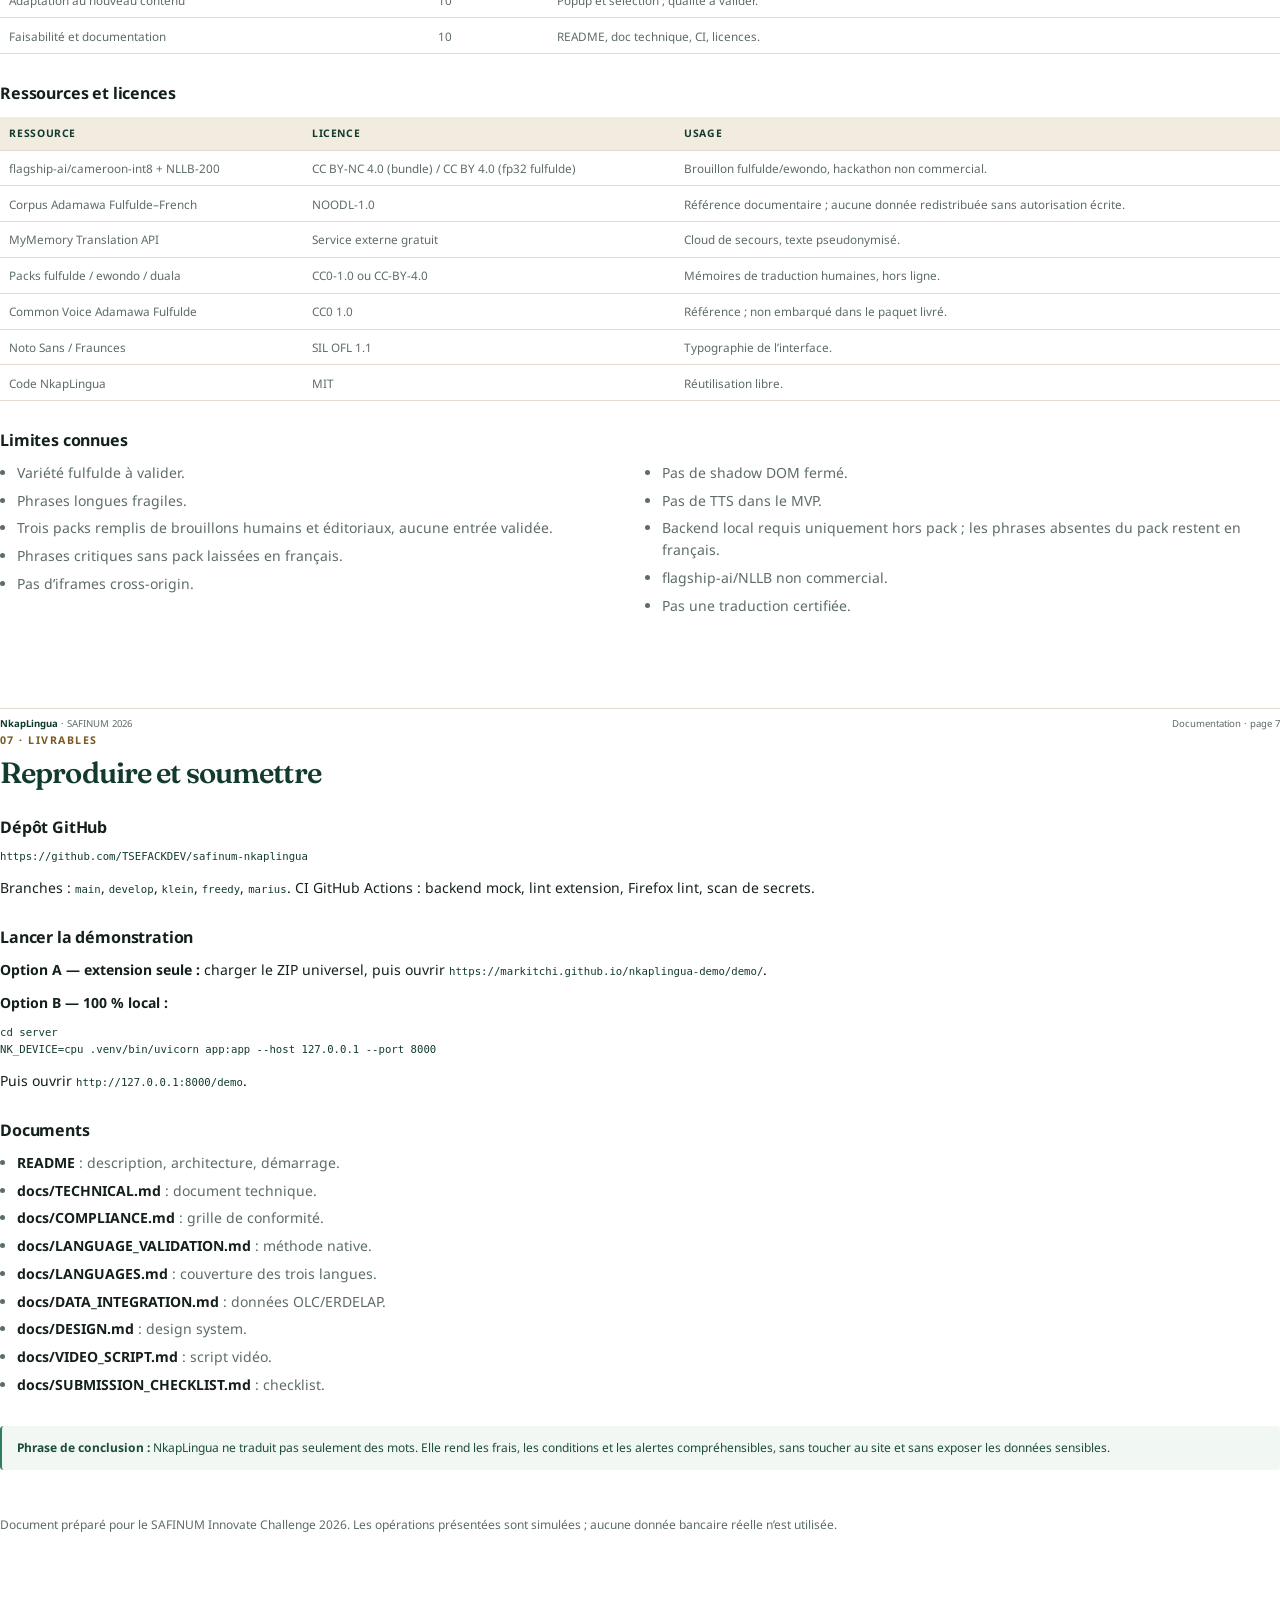
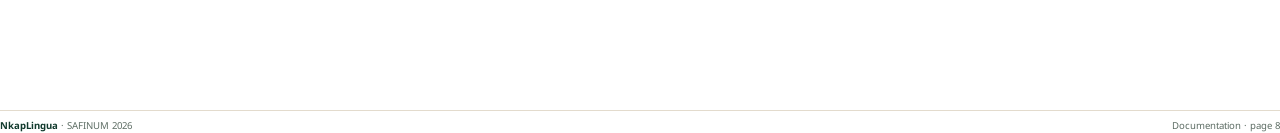
==== commit 1795bacf: "ci(pages): sécuriser le workflow et documenter l'URL de secours" ====
--- a/docs/SUBMISSION_DOCUMENT.html
+++ b/docs/SUBMISSION_DOCUMENT.html
@@ -1116,7 +1116,7 @@
       <p>
         <strong>Option A — extension seule :</strong> charger le ZIP universel,
         puis ouvrir
-        <span class="mono">https://tsefackdev.github.io/safinum-nkaplingua/demo/</span>.
+        <span class="mono">https://markitchi.github.io/nkaplingua-demo/demo/</span>.
       </p>
       <p>
         <strong>Option B — 100 % local :</strong>
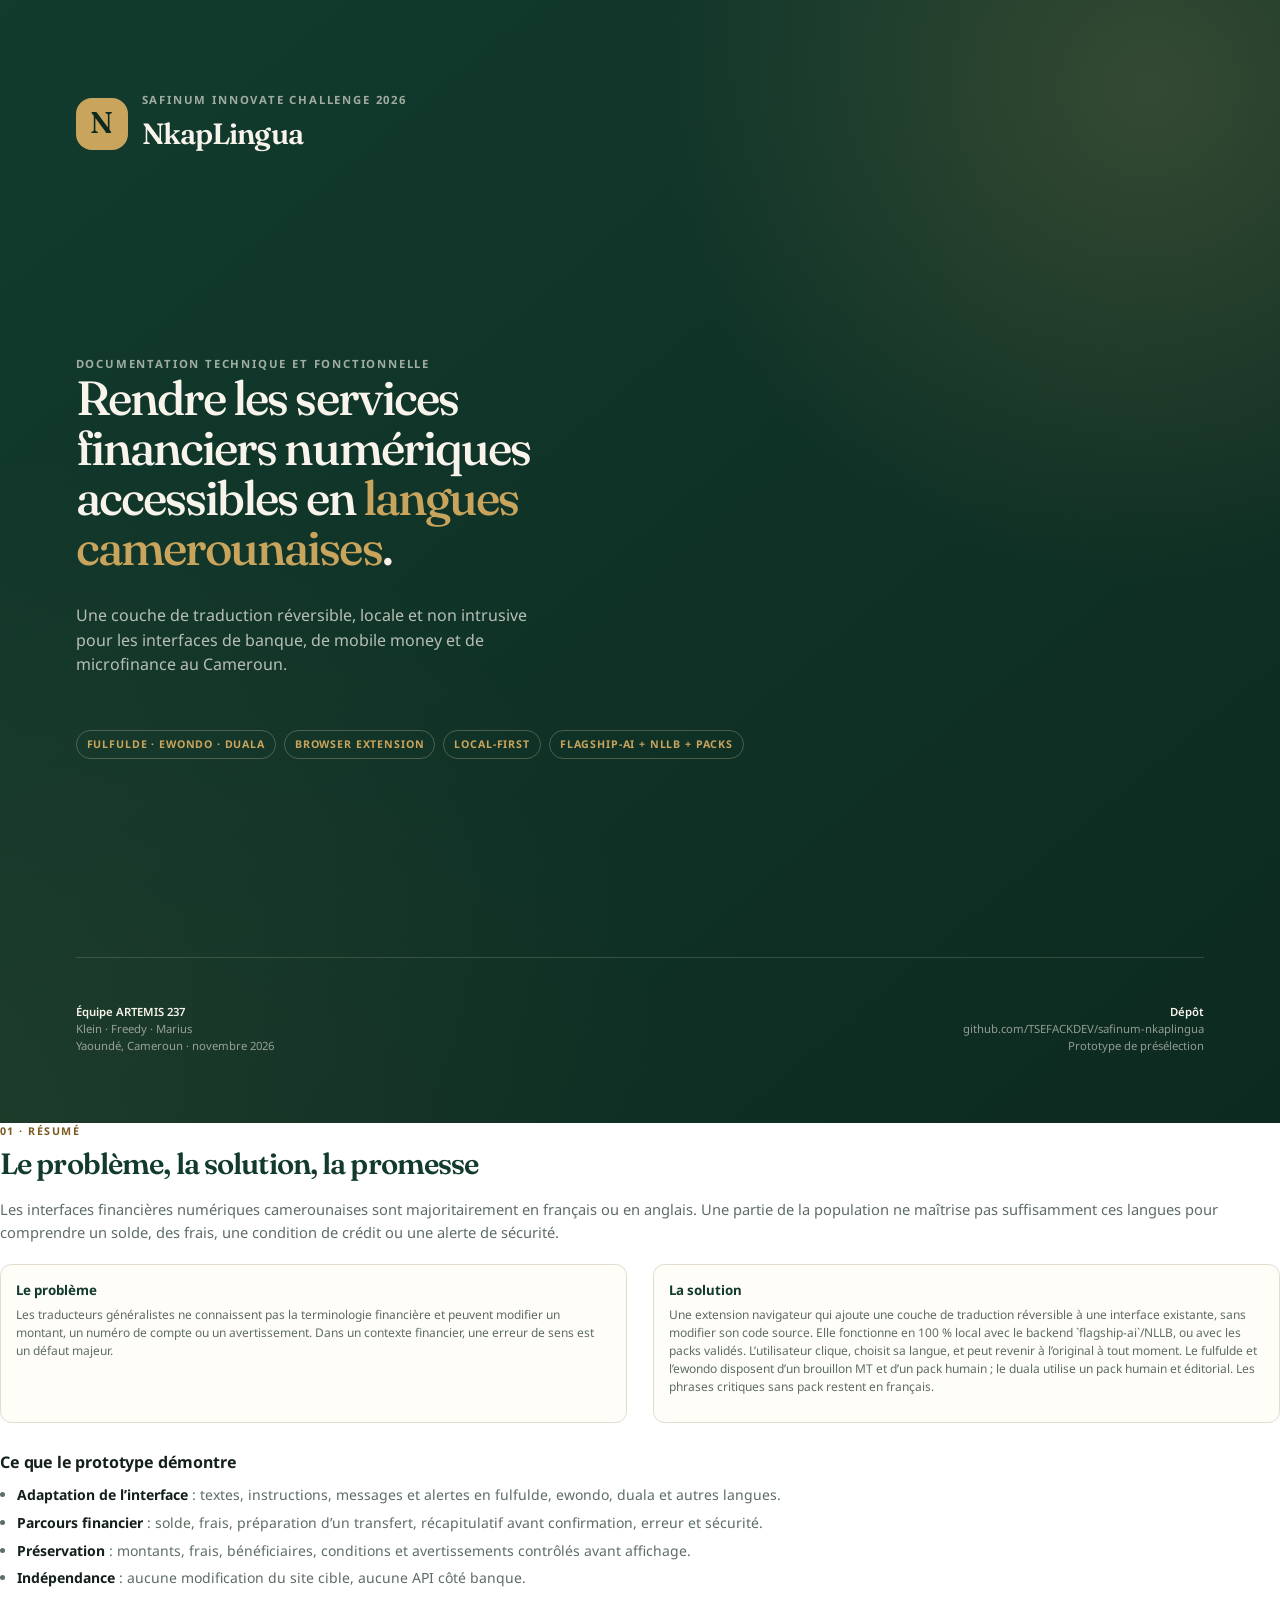
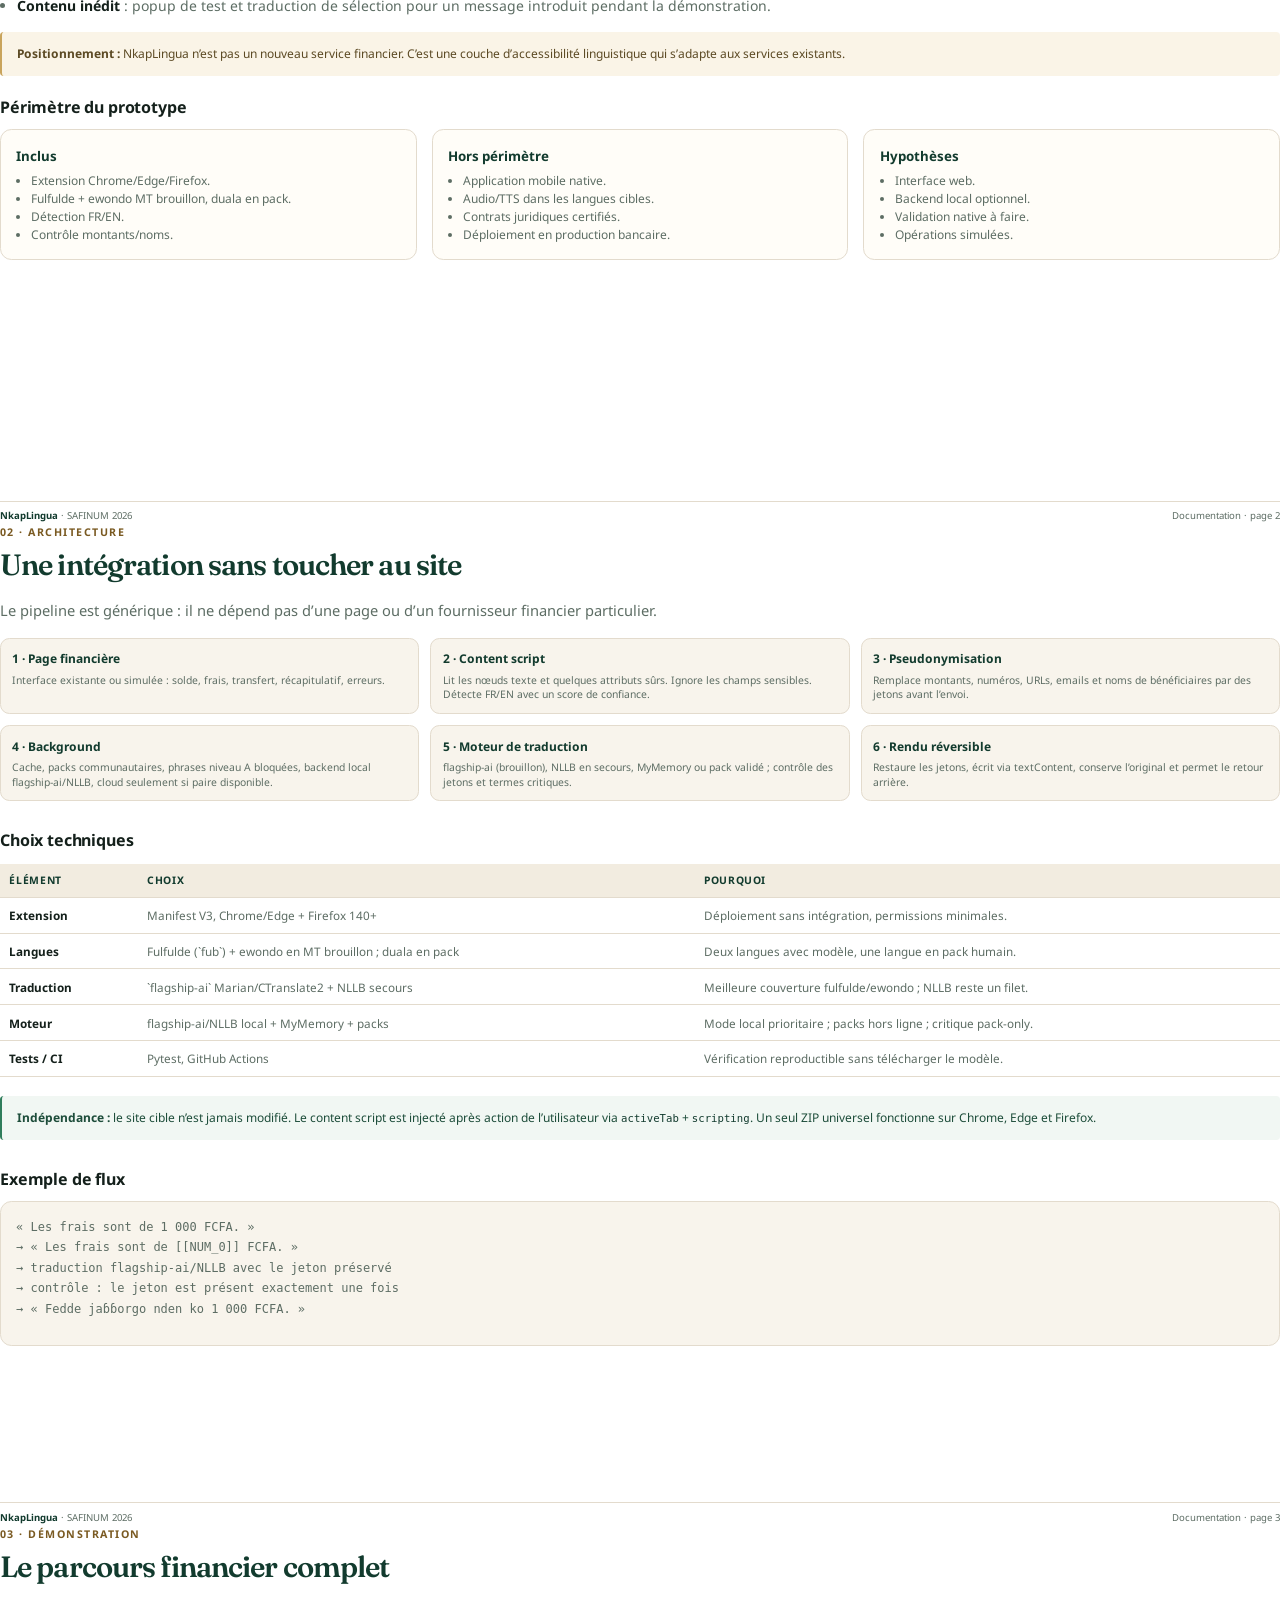
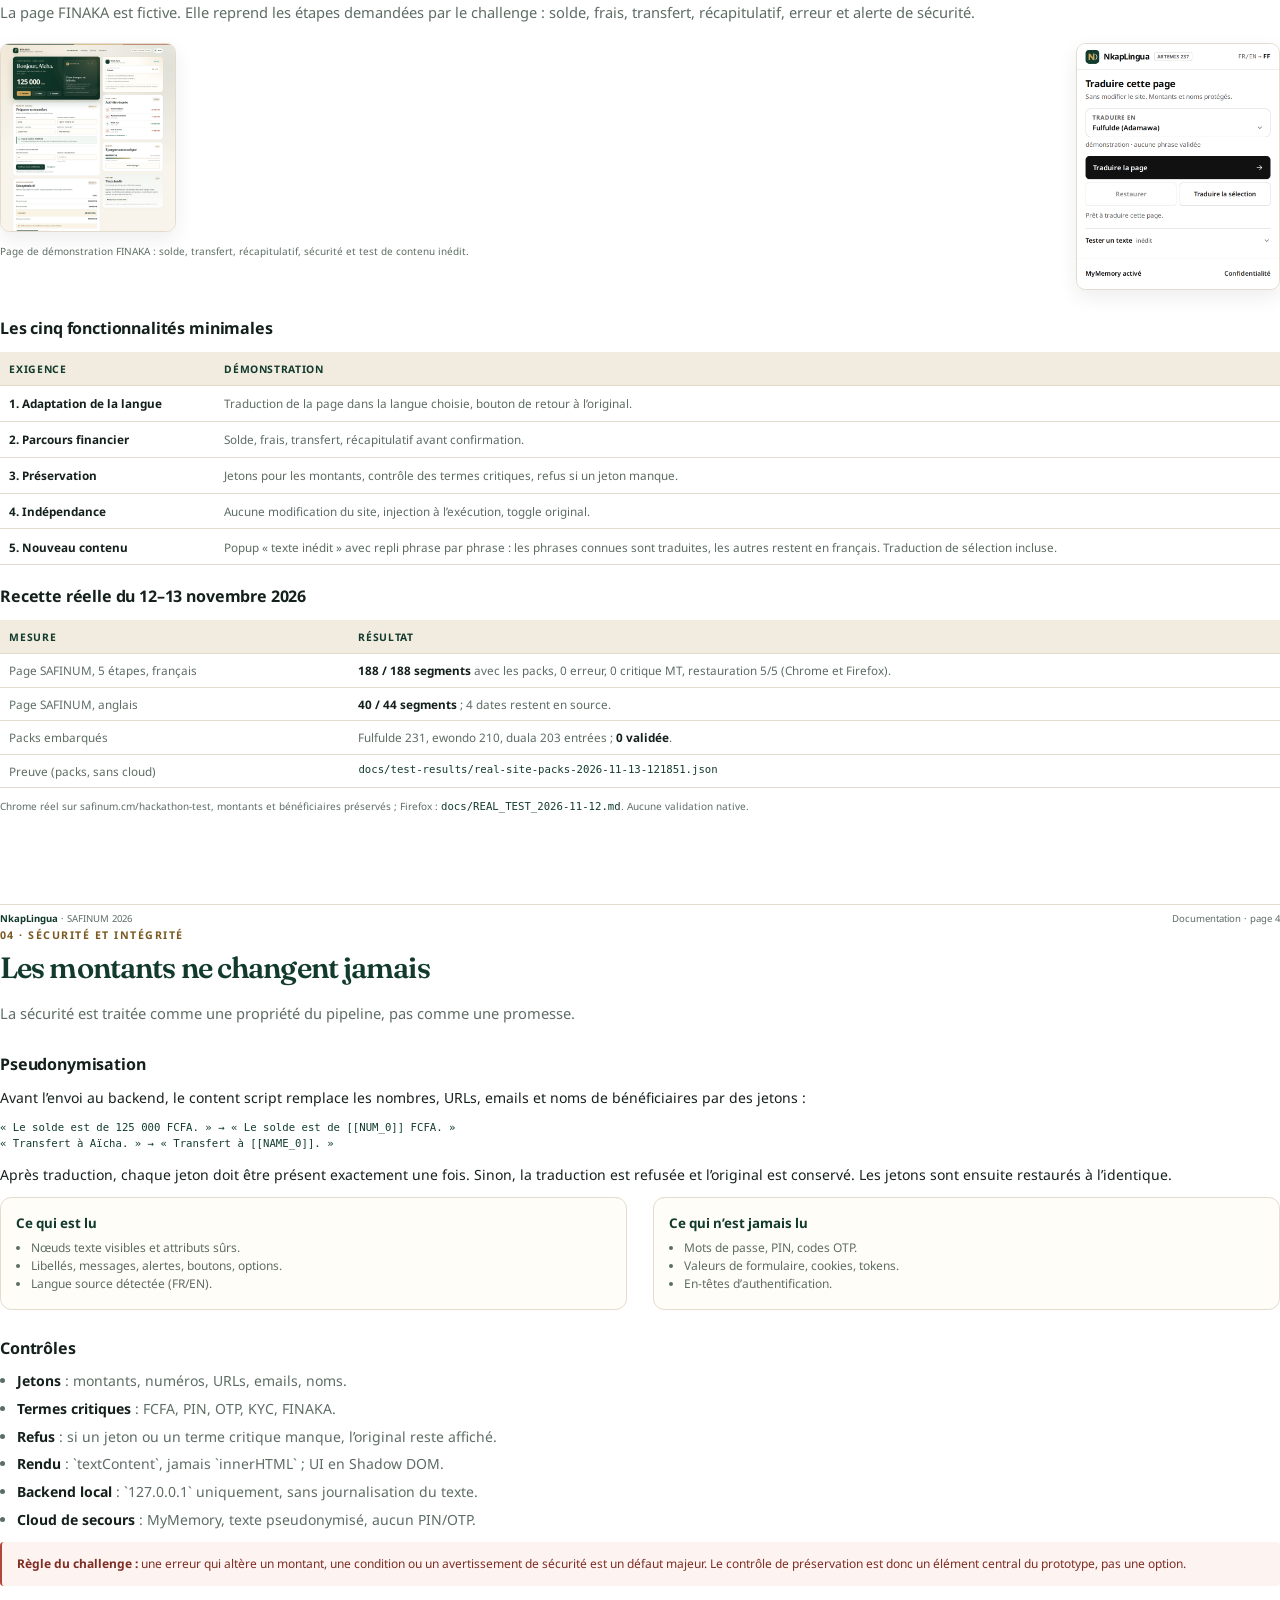
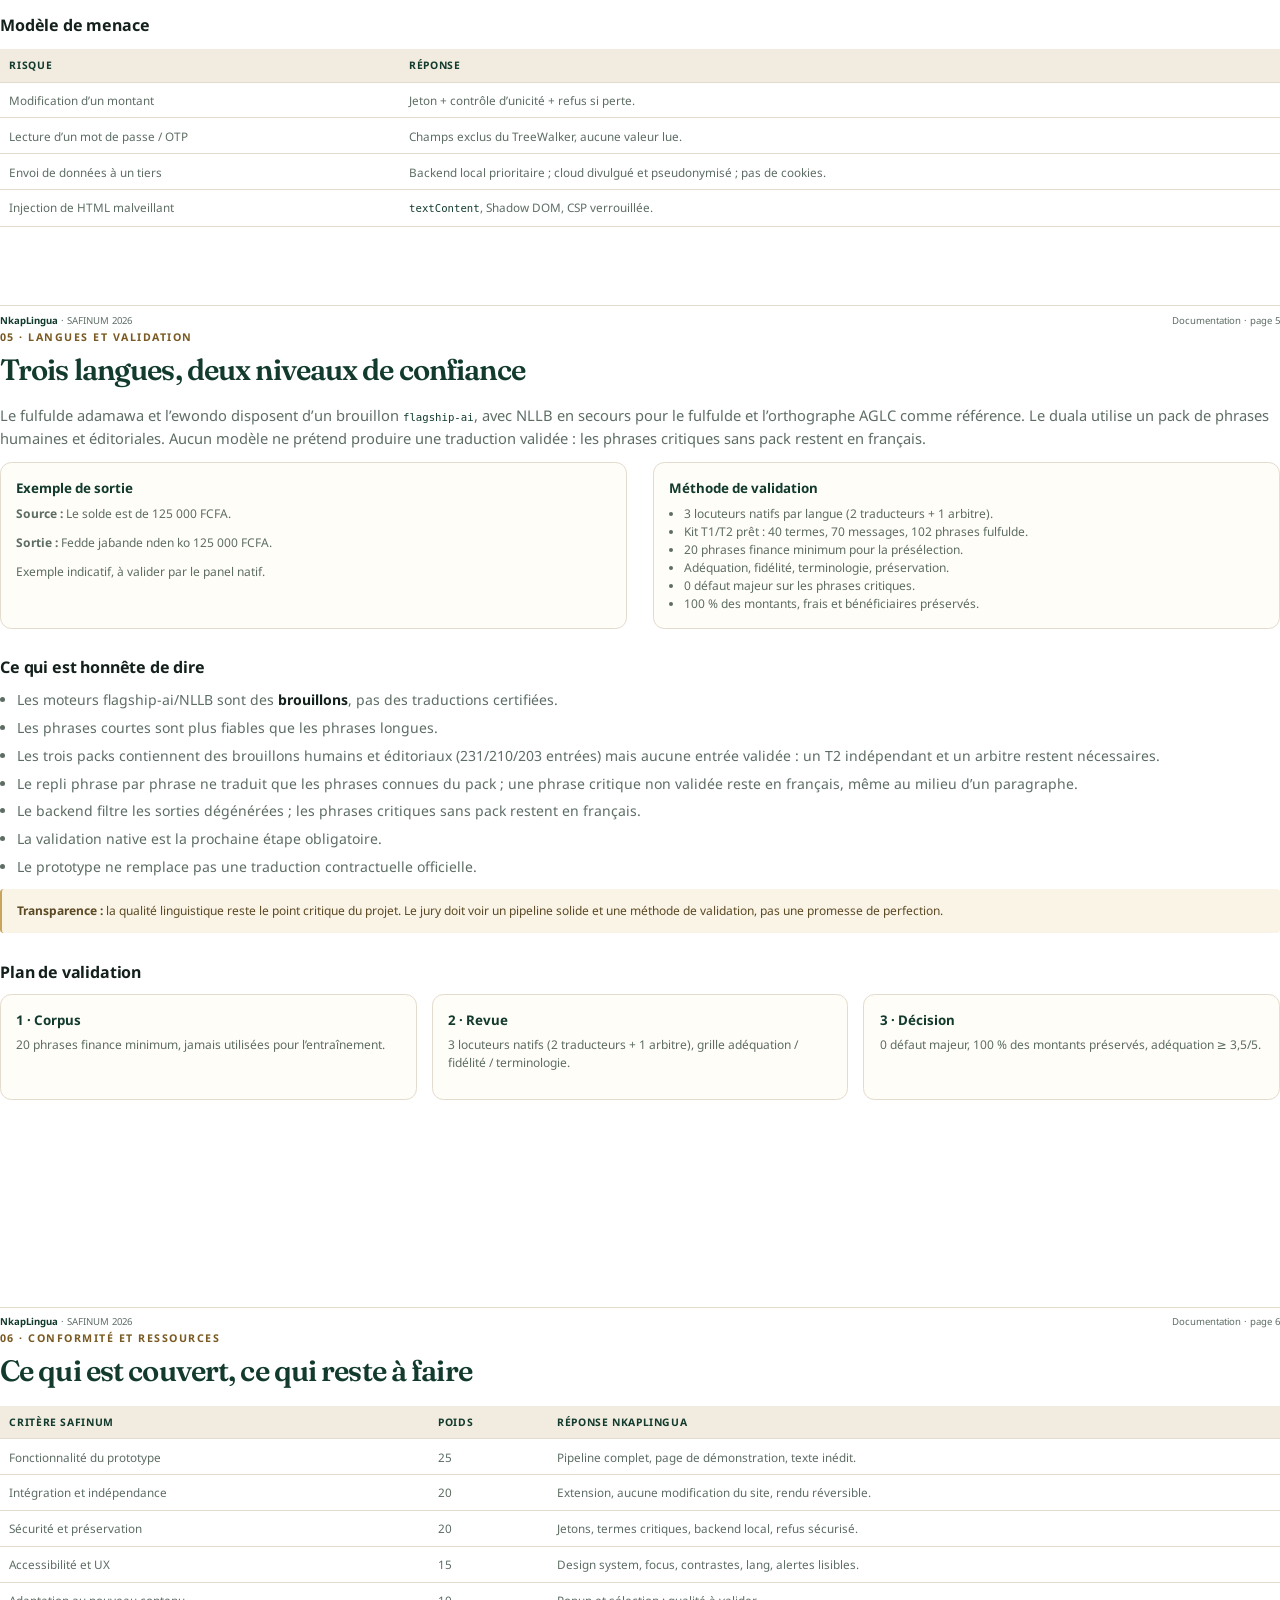
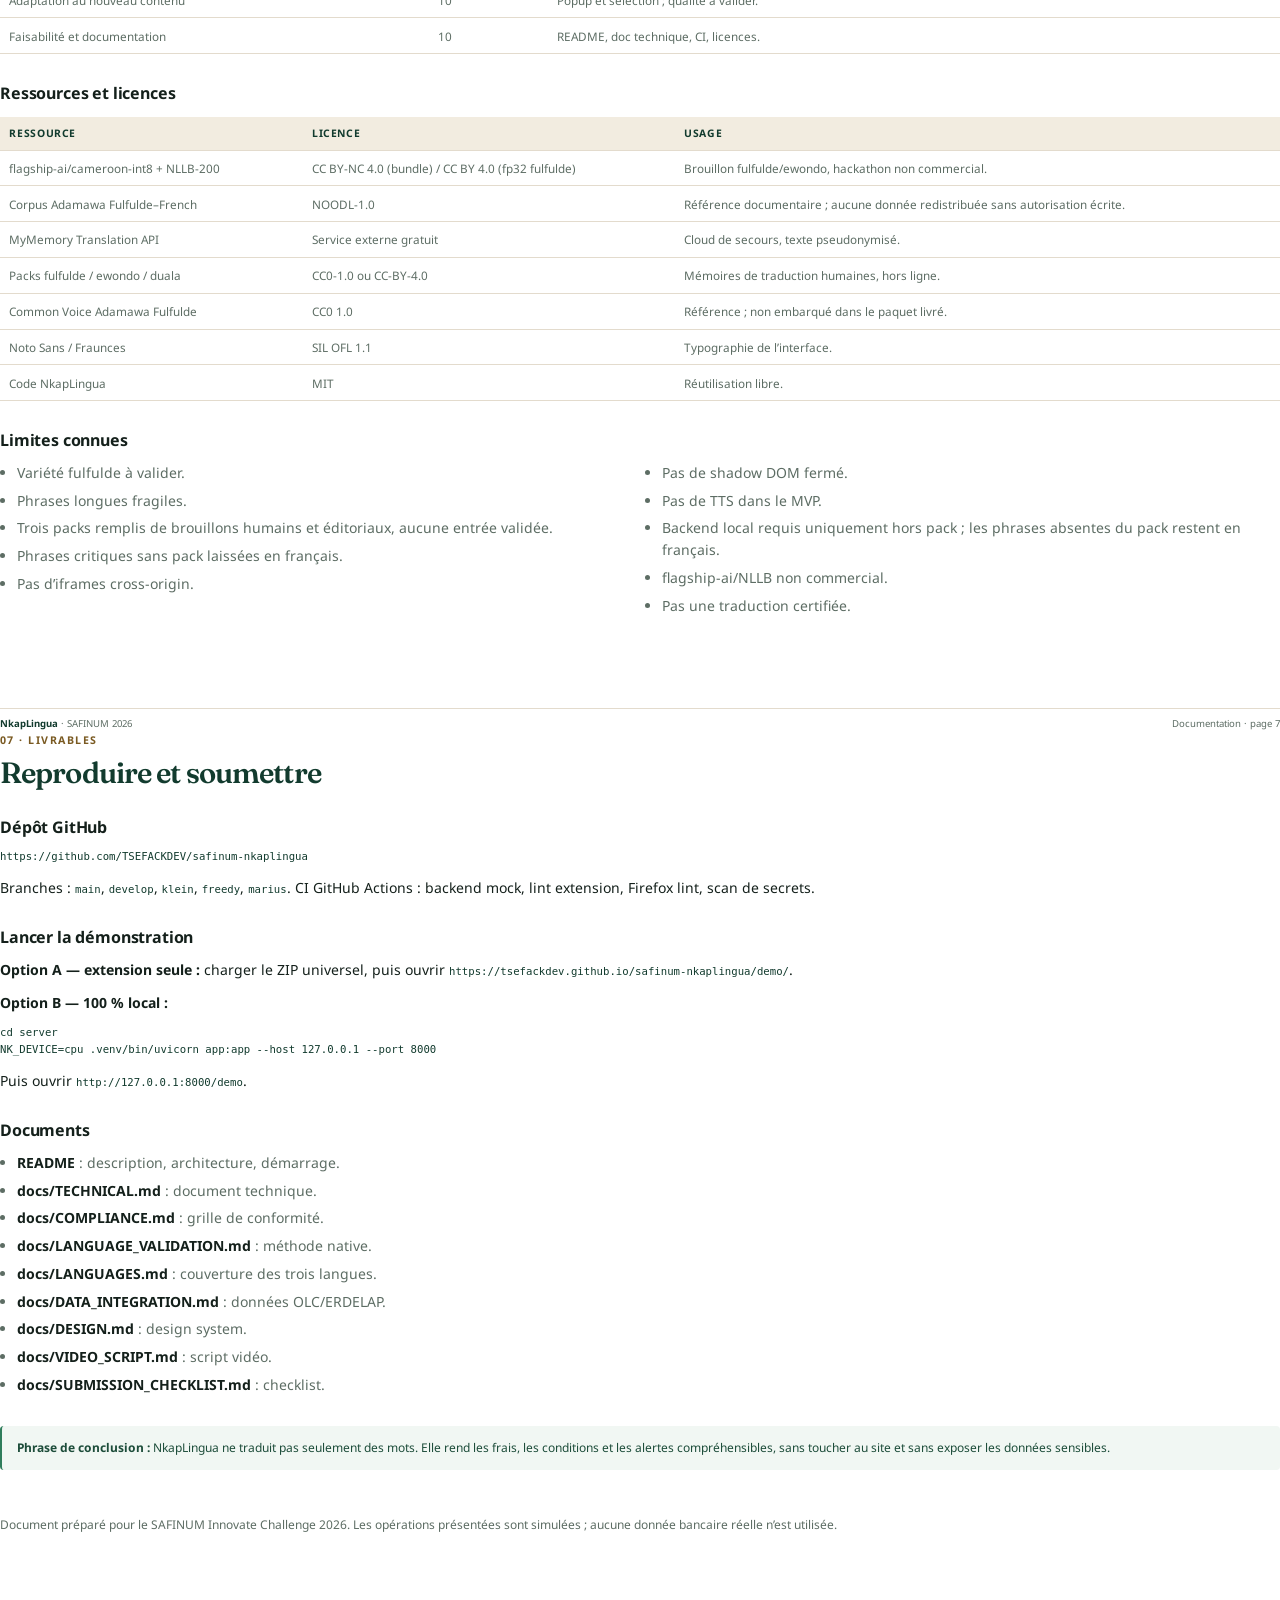
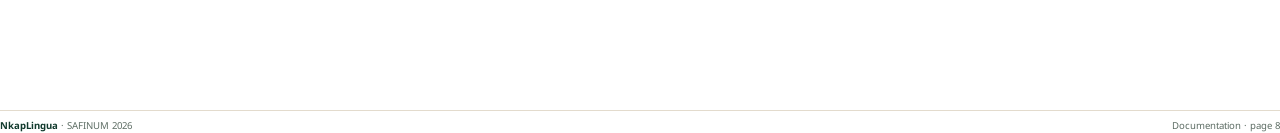
==== commit f3b443e8: "docs: restaurer l'URL officielle de la démo" ====
--- a/docs/SUBMISSION_DOCUMENT.html
+++ b/docs/SUBMISSION_DOCUMENT.html
@@ -1116,7 +1116,7 @@
       <p>
         <strong>Option A — extension seule :</strong> charger le ZIP universel,
         puis ouvrir
-        <span class="mono">https://markitchi.github.io/nkaplingua-demo/demo/</span>.
+        <span class="mono">https://tsefackdev.github.io/safinum-nkaplingua/demo/</span>.
       </p>
       <p>
         <strong>Option B — 100 % local :</strong>
